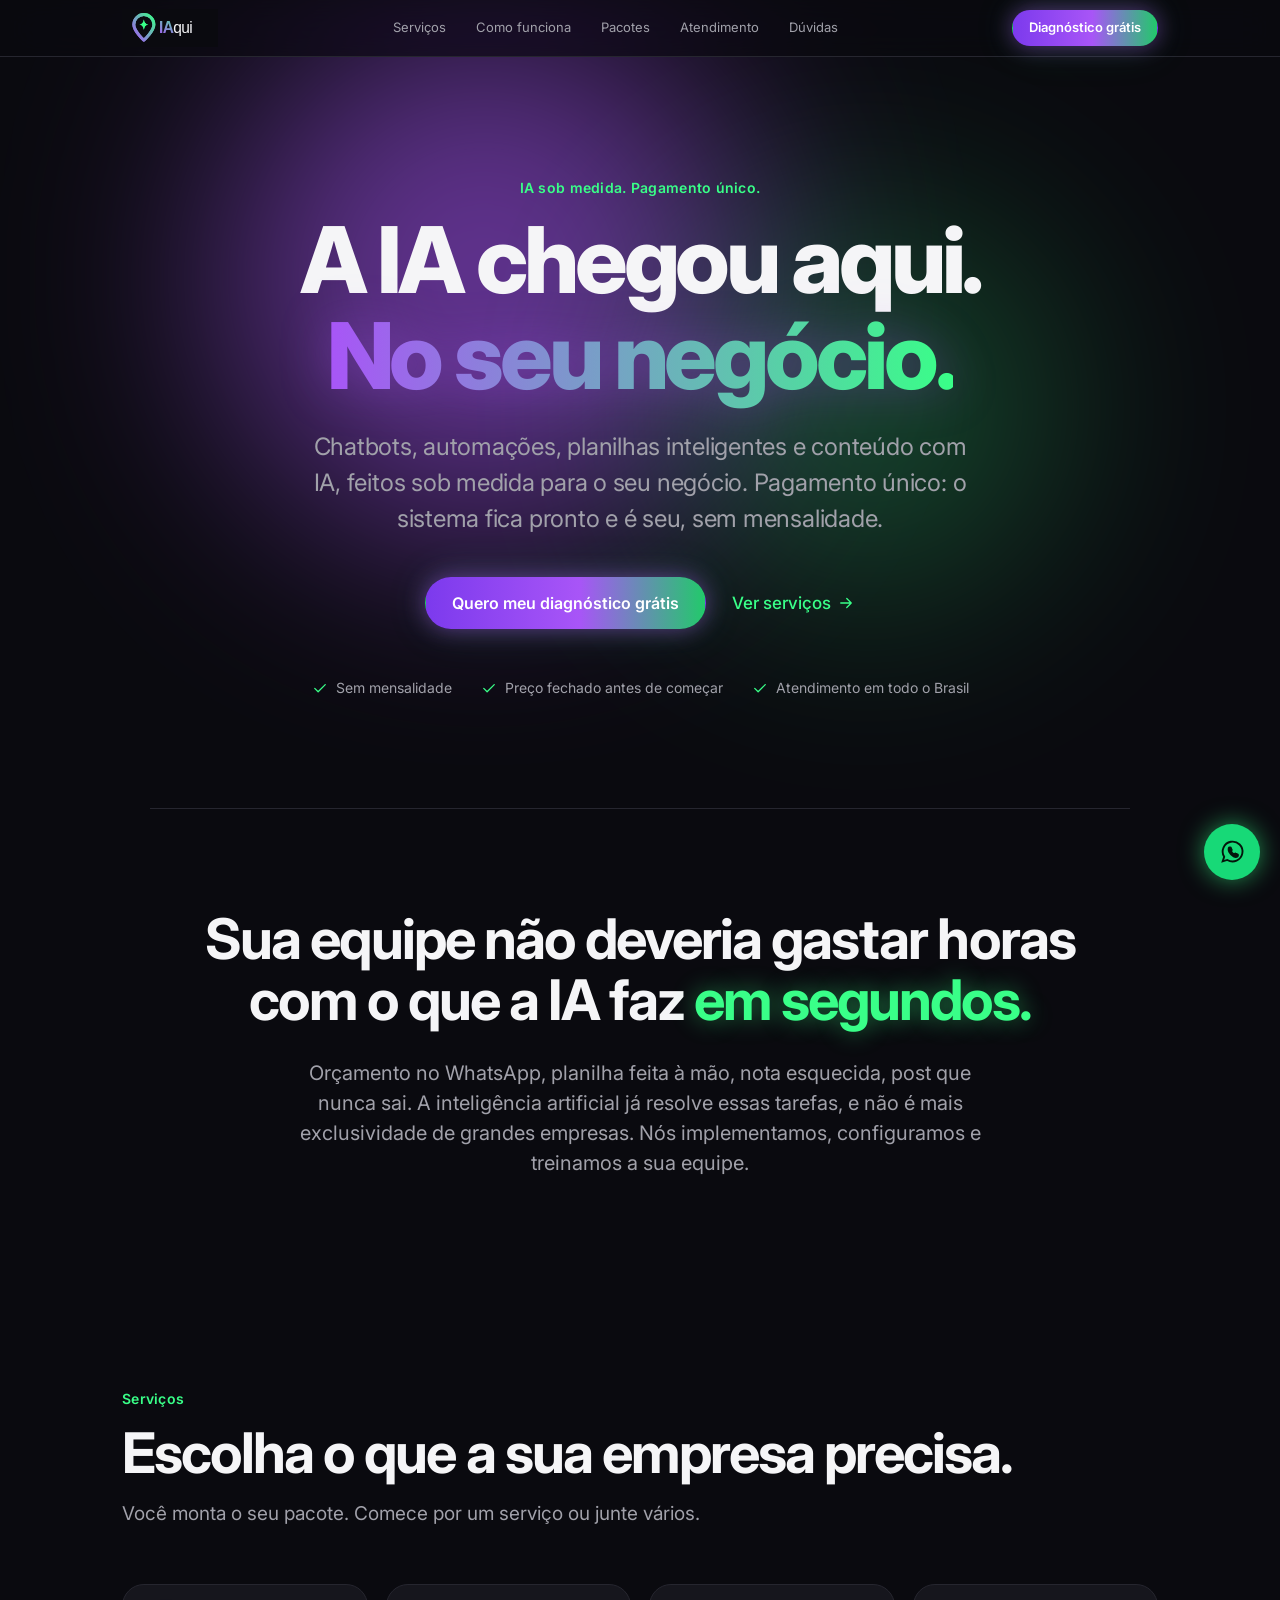
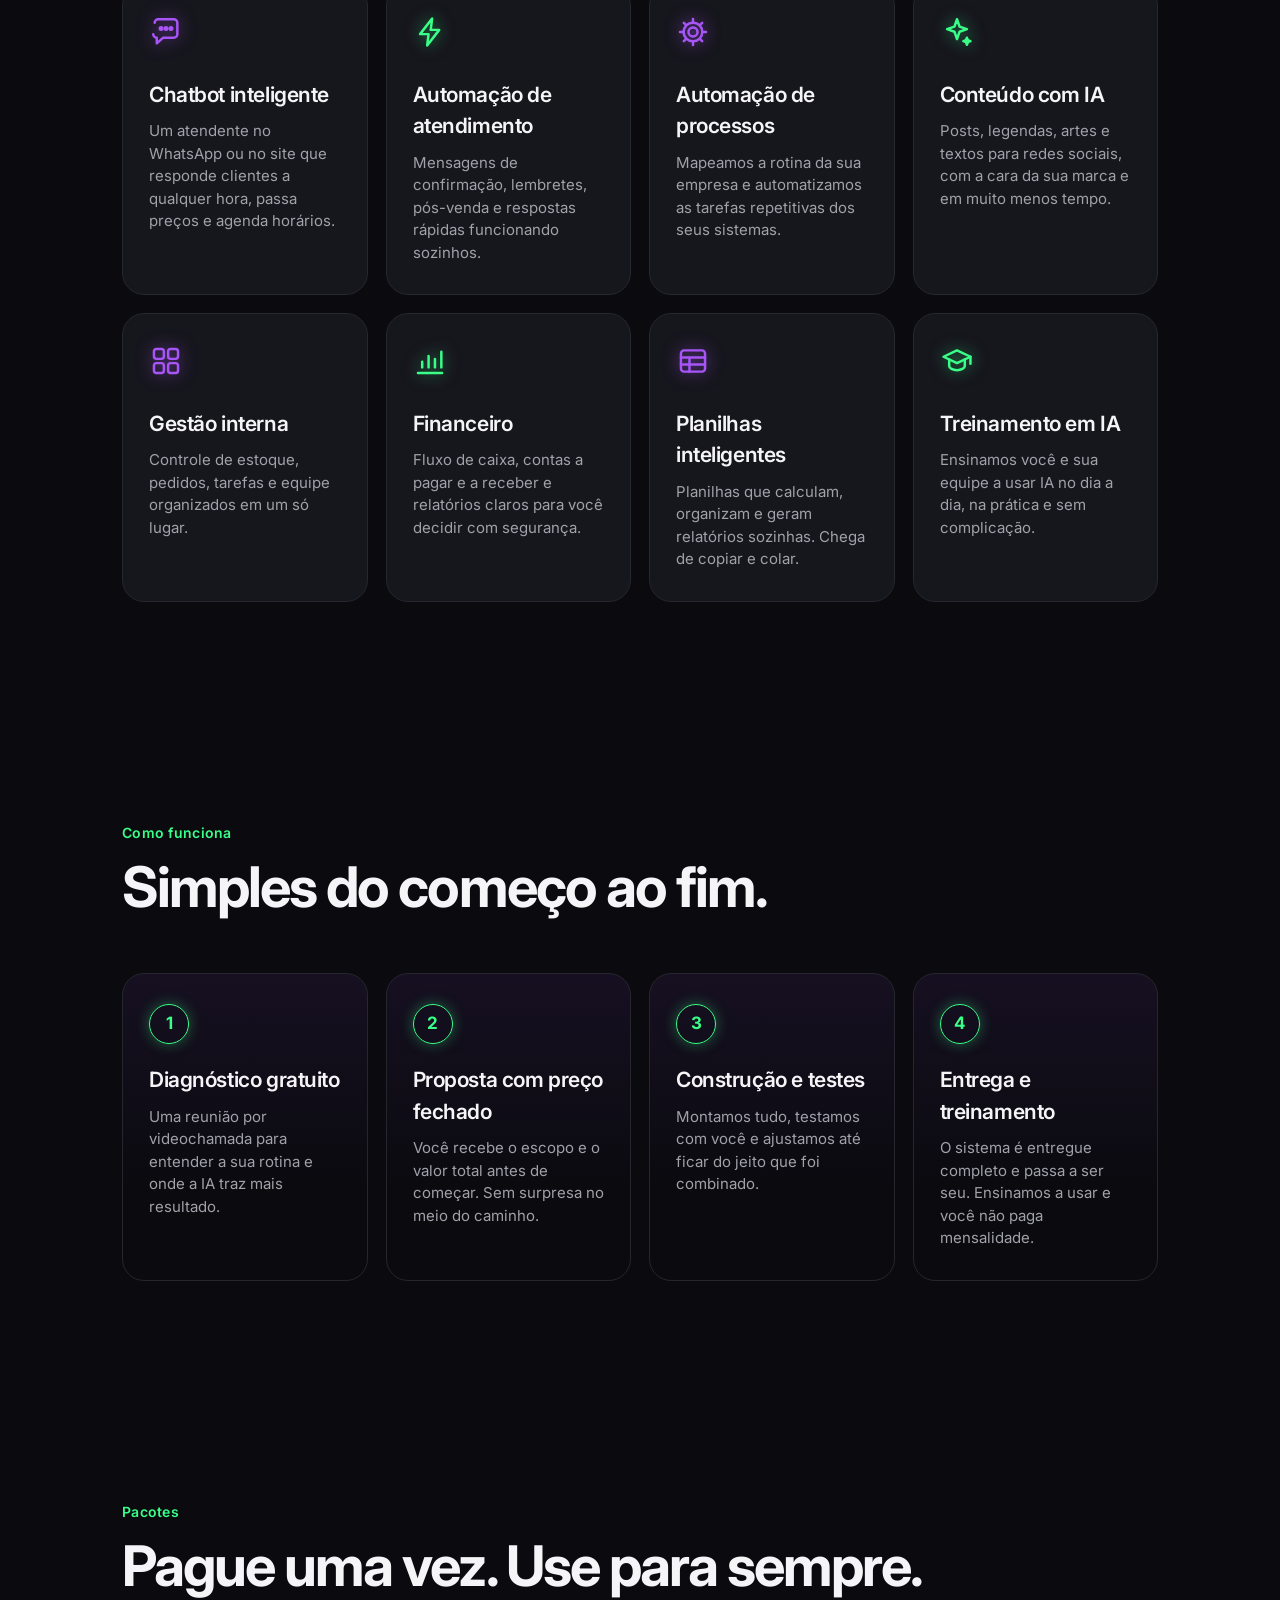
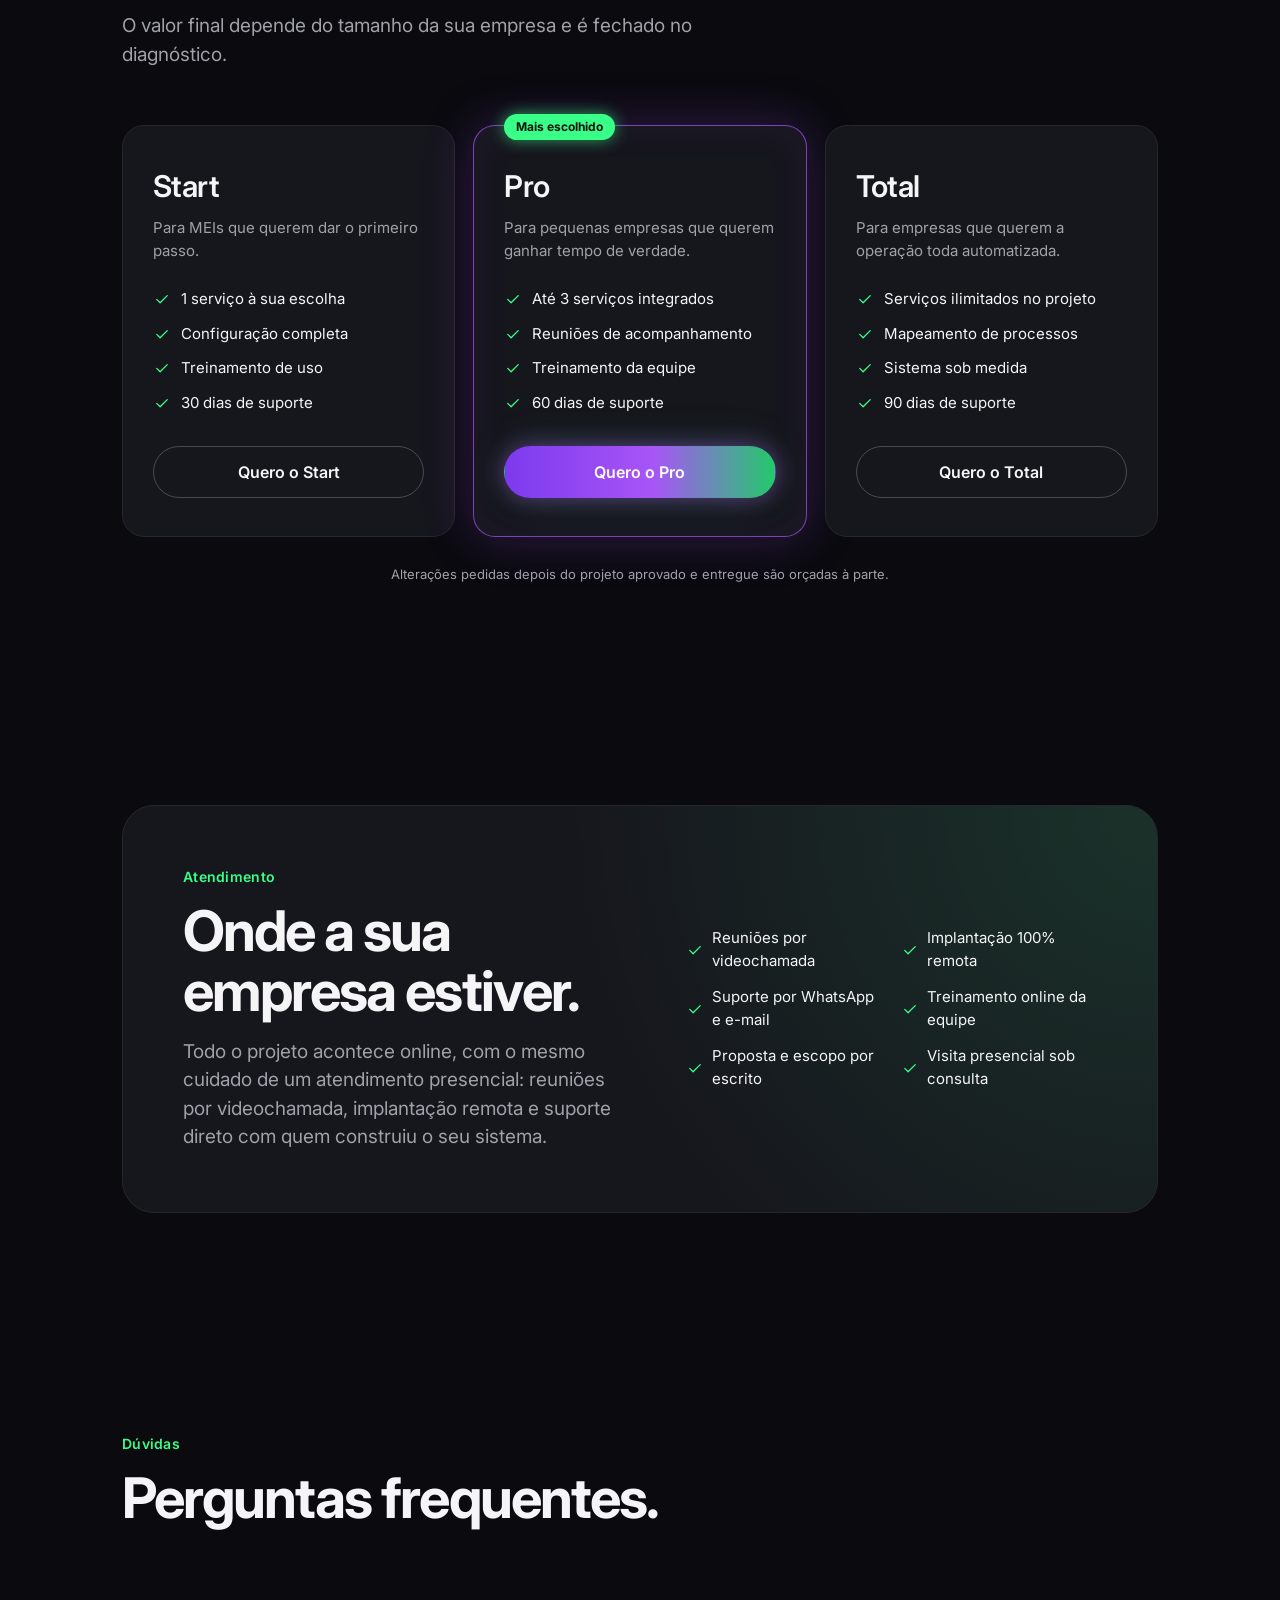
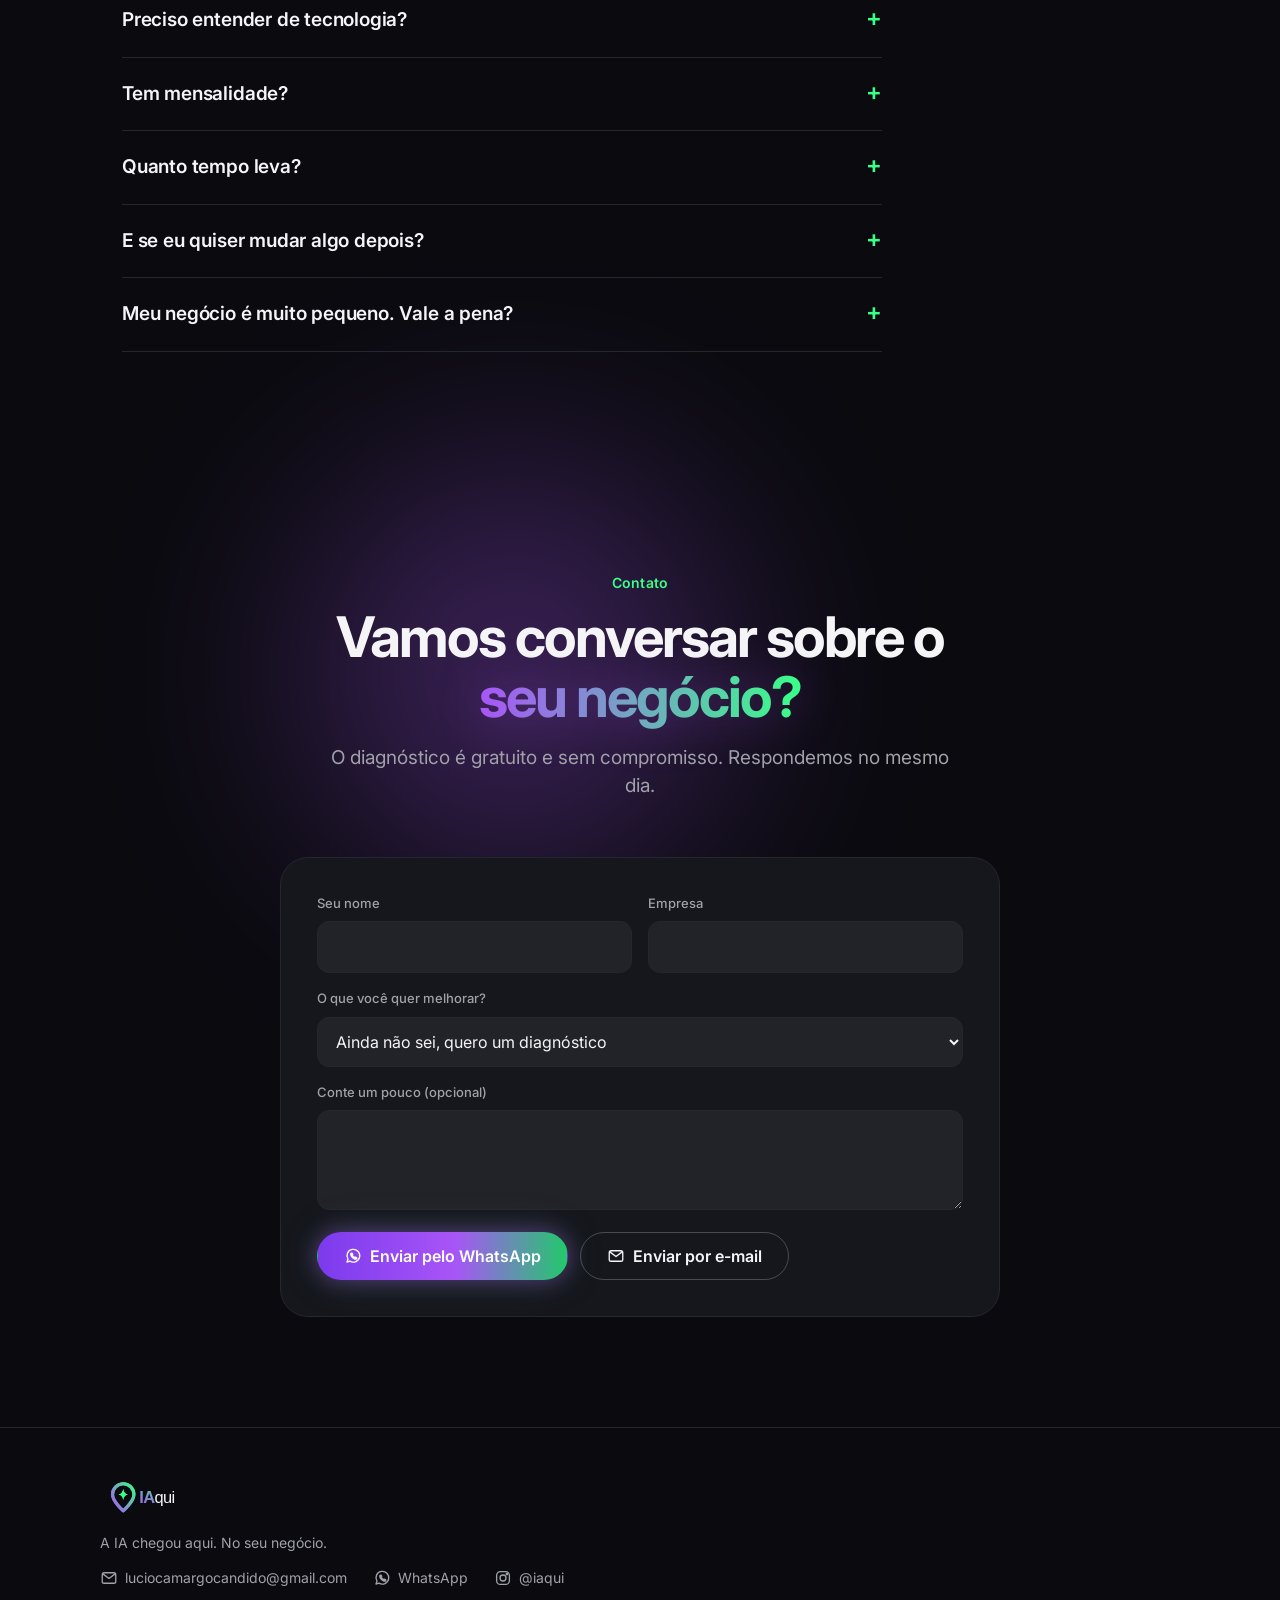
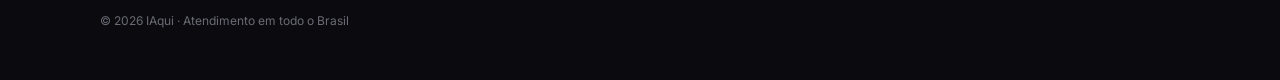
==== index.html @ 8fef9e44 "Publica o site da IAqui Página única com serviços, como funciona, pacotes, atendimento, dúvidas e fo" ====
<!doctype html>
<html lang="pt-BR">
<head>
  <meta charset="utf-8">
  <meta name="viewport" content="width=device-width, initial-scale=1">
  <title>IAqui · A IA chegou aqui. No seu negócio.</title>
  <meta name="description" content="A IAqui leva inteligência artificial para pequenas e médias empresas e MEIs de todo o Brasil: chatbots, automações, planilhas, conteúdo e treinamento. Pacote fechado, software entregue completo, sem mensalidade.">
  <meta name="theme-color" content="#0A0A0F">
  <meta property="og:title" content="IAqui · A IA chegou aqui. No seu negócio.">
  <meta property="og:description" content="IA sob medida para pequenas e médias empresas de todo o Brasil. Projeto com preço fechado e pagamento único.">
  <meta property="og:type" content="website">
  <meta property="og:image" content="assets/og.png">
  <meta property="og:locale" content="pt_BR">
  <link rel="icon" href="assets/favicon.svg" type="image/svg+xml">
  <link rel="preconnect" href="https://fonts.googleapis.com">
  <link rel="preconnect" href="https://fonts.gstatic.com" crossorigin>
  <link href="https://fonts.googleapis.com/css2?family=Inter:wght@400;500;600;700;800&display=swap" rel="stylesheet">
  <link rel="stylesheet" href="style.css">
</head>
<body>

  <!-- Ícones (traço fino, estilo SF Symbols) -->
  <svg width="0" height="0" style="position:absolute" aria-hidden="true">
    <defs>
      <symbol id="i-chat" viewBox="0 0 24 24"><path d="M4 5.5A2.5 2.5 0 0 1 6.5 3h11A2.5 2.5 0 0 1 20 5.5v8a2.5 2.5 0 0 1-2.5 2.5H10l-4.5 4v-4h0A2.5 2.5 0 0 1 3 13.5" fill="none"/><circle cx="8.5" cy="9.5" r=".9"/><circle cx="12" cy="9.5" r=".9"/><circle cx="15.5" cy="9.5" r=".9"/></symbol>
      <symbol id="i-gear" viewBox="0 0 24 24"><circle cx="12" cy="12" r="3.2" fill="none"/><path d="M12 2.8v2.4M12 18.8v2.4M21.2 12h-2.4M5.2 12H2.8M18.5 5.5l-1.7 1.7M7.2 16.8l-1.7 1.7M18.5 18.5l-1.7-1.7M7.2 7.2 5.5 5.5" fill="none"/><circle cx="12" cy="12" r="6.6" fill="none"/></symbol>
      <symbol id="i-spark" viewBox="0 0 24 24"><path d="M12 3l1.8 5.2L19 10l-5.2 1.8L12 17l-1.8-5.2L5 10l5.2-1.8z" fill="none"/><path d="M19 16l.7 1.8L21.5 18.5l-1.8.7L19 21l-.7-1.8-1.8-.7 1.8-.7z" fill="none"/></symbol>
      <symbol id="i-grad" viewBox="0 0 24 24"><path d="M2.5 9 12 4.5 21.5 9 12 13.5z" fill="none"/><path d="M6.5 11v4.5c0 1.6 2.5 3 5.5 3s5.5-1.4 5.5-3V11M21.5 9v5" fill="none"/></symbol>
      <symbol id="i-grid" viewBox="0 0 24 24"><rect x="3.5" y="3.5" width="7" height="7" rx="1.8" fill="none"/><rect x="13.5" y="3.5" width="7" height="7" rx="1.8" fill="none"/><rect x="3.5" y="13.5" width="7" height="7" rx="1.8" fill="none"/><rect x="13.5" y="13.5" width="7" height="7" rx="1.8" fill="none"/></symbol>
      <symbol id="i-chart" viewBox="0 0 24 24"><path d="M3.5 20.5h17" fill="none"/><path d="M6.5 16.5v-4M11 16.5V8.5M15.5 16.5v-6M20 16.5v-11" fill="none"/></symbol>
      <symbol id="i-table" viewBox="0 0 24 24"><rect x="3.5" y="4.5" width="17" height="15" rx="2.2" fill="none"/><path d="M3.5 9.5h17M3.5 14.5h17M9.5 9.5v10" fill="none"/></symbol>
      <symbol id="i-bolt" viewBox="0 0 24 24"><path d="M13.5 2.5 5 13.5h6l-1 8 8.5-11h-6z" fill="none"/></symbol>
      <symbol id="i-pin" viewBox="0 0 24 24"><path d="M12 21s-6.5-6.2-6.5-11.2a6.5 6.5 0 0 1 13 0C18.5 14.8 12 21 12 21z" fill="none"/><circle cx="12" cy="9.8" r="2.3" fill="none"/></symbol>
      <symbol id="i-check" viewBox="0 0 24 24"><path d="m5 12.5 4.5 4.5L19 7.5" fill="none"/></symbol>
      <symbol id="i-mail" viewBox="0 0 24 24"><rect x="3" y="5" width="18" height="14" rx="2.5" fill="none"/><path d="m3.8 6.5 8.2 6.2 8.2-6.2" fill="none"/></symbol>
      <symbol id="i-arrow" viewBox="0 0 24 24"><path d="M5 12h14M13 6l6 6-6 6" fill="none"/></symbol>
      <symbol id="i-wa" viewBox="0 0 24 24"><path d="M4 20l1.3-3.9A8.5 8.5 0 1 1 8 18.8z" fill="none"/><path d="M9.2 8.6c.2-.5.5-.5.8-.5h.5c.2 0 .4 0 .5.4l.7 1.6c.1.2 0 .4-.1.6l-.5.6c.6 1.2 1.6 2.2 2.8 2.8l.6-.6c.2-.2.4-.2.6-.1l1.6.7c.3.1.4.3.4.5v.5c0 .3-.1.6-.5.8-.6.4-1.7.6-3.2-.2-1.6-.8-3-2.3-3.8-3.8-.7-1.4-.6-2.5-.4-3.3z"/></symbol>
      <symbol id="i-ig" viewBox="0 0 24 24"><rect x="3.5" y="3.5" width="17" height="17" rx="5" fill="none"/><circle cx="12" cy="12" r="4" fill="none"/><circle cx="17.2" cy="6.8" r="1"/></symbol>
    </defs>
  </svg>

  <header class="nav" id="topo">
    <div class="nav-inner">
      <a href="#topo" class="brand" aria-label="IAqui, início">
        <img src="assets/logo.svg" alt="IAqui" width="82" height="30">
      </a>
      <nav class="nav-links" aria-label="Principal">
        <a href="#servicos">Serviços</a>
        <a href="#como-funciona">Como funciona</a>
        <a href="#pacotes">Pacotes</a>
        <a href="#atendimento">Atendimento</a>
        <a href="#faq">Dúvidas</a>
      </nav>
      <a href="#contato" class="btn btn-sm btn-neon">Diagnóstico grátis</a>
    </div>
  </header>

  <main>
    <!-- HERO -->
    <section class="hero">
      <div class="glow glow-purple"></div>
      <div class="glow glow-green"></div>
      <p class="eyebrow reveal">IA sob medida. Pagamento único.</p>
      <h1 class="reveal">A IA chegou aqui.<br><span class="grad">No seu negócio.</span></h1>
      <p class="lead reveal">Chatbots, automações, planilhas inteligentes e conteúdo com IA, feitos sob medida para o seu negócio. Pagamento único: o sistema fica pronto e é seu, sem mensalidade.</p>
      <div class="cta-row reveal">
        <a href="#contato" class="btn btn-neon">Quero meu diagnóstico grátis</a>
        <a href="#servicos" class="link-arrow">Ver serviços <svg class="ico-sm"><use href="#i-arrow"/></svg></a>
      </div>
      <ul class="hero-badges reveal">
        <li><svg class="ico-sm"><use href="#i-check"/></svg> Sem mensalidade</li>
        <li><svg class="ico-sm"><use href="#i-check"/></svg> Preço fechado antes de começar</li>
        <li><svg class="ico-sm"><use href="#i-check"/></svg> Atendimento em todo o Brasil</li>
      </ul>
    </section>

    <!-- PROBLEMA -->
    <section class="statement">
      <h2 class="reveal">Sua equipe não deveria gastar horas<br>com o que a IA faz <span class="grad-green">em segundos.</span></h2>
      <p class="reveal">Orçamento no WhatsApp, planilha feita à mão, nota esquecida, post que nunca sai. A inteligência artificial já resolve essas tarefas, e não é mais exclusividade de grandes empresas. Nós implementamos, configuramos e treinamos a sua equipe.</p>
    </section>

    <!-- SERVIÇOS -->
    <section class="section" id="servicos">
      <div class="section-head">
        <p class="eyebrow reveal">Serviços</p>
        <h2 class="reveal">Escolha o que a sua empresa precisa.</h2>
        <p class="sub reveal">Você monta o seu pacote. Comece por um serviço ou junte vários.</p>
      </div>
      <div class="cards">
        <article class="card reveal">
          <svg class="ico"><use href="#i-chat"/></svg>
          <h3>Chatbot inteligente</h3>
          <p>Um atendente no WhatsApp ou no site que responde clientes a qualquer hora, passa preços e agenda horários.</p>
        </article>
        <article class="card reveal">
          <svg class="ico"><use href="#i-bolt"/></svg>
          <h3>Automação de atendimento</h3>
          <p>Mensagens de confirmação, lembretes, pós-venda e respostas rápidas funcionando sozinhos.</p>
        </article>
        <article class="card reveal">
          <svg class="ico"><use href="#i-gear"/></svg>
          <h3>Automação de processos</h3>
          <p>Mapeamos a rotina da sua empresa e automatizamos as tarefas repetitivas dos seus sistemas.</p>
        </article>
        <article class="card reveal">
          <svg class="ico"><use href="#i-spark"/></svg>
          <h3>Conteúdo com IA</h3>
          <p>Posts, legendas, artes e textos para redes sociais, com a cara da sua marca e em muito menos tempo.</p>
        </article>
        <article class="card reveal">
          <svg class="ico"><use href="#i-grid"/></svg>
          <h3>Gestão interna</h3>
          <p>Controle de estoque, pedidos, tarefas e equipe organizados em um só lugar.</p>
        </article>
        <article class="card reveal">
          <svg class="ico"><use href="#i-chart"/></svg>
          <h3>Financeiro</h3>
          <p>Fluxo de caixa, contas a pagar e a receber e relatórios claros para você decidir com segurança.</p>
        </article>
        <article class="card reveal">
          <svg class="ico"><use href="#i-table"/></svg>
          <h3>Planilhas inteligentes</h3>
          <p>Planilhas que calculam, organizam e geram relatórios sozinhas. Chega de copiar e colar.</p>
        </article>
        <article class="card reveal">
          <svg class="ico"><use href="#i-grad"/></svg>
          <h3>Treinamento em IA</h3>
          <p>Ensinamos você e sua equipe a usar IA no dia a dia, na prática e sem complicação.</p>
        </article>
      </div>
    </section>

    <!-- COMO FUNCIONA -->
    <section class="section" id="como-funciona">
      <div class="section-head">
        <p class="eyebrow reveal">Como funciona</p>
        <h2 class="reveal">Simples do começo ao fim.</h2>
      </div>
      <ol class="steps">
        <li class="step reveal">
          <span class="step-n">1</span>
          <h3>Diagnóstico gratuito</h3>
          <p>Uma reunião por videochamada para entender a sua rotina e onde a IA traz mais resultado.</p>
        </li>
        <li class="step reveal">
          <span class="step-n">2</span>
          <h3>Proposta com preço fechado</h3>
          <p>Você recebe o escopo e o valor total antes de começar. Sem surpresa no meio do caminho.</p>
        </li>
        <li class="step reveal">
          <span class="step-n">3</span>
          <h3>Construção e testes</h3>
          <p>Montamos tudo, testamos com você e ajustamos até ficar do jeito que foi combinado.</p>
        </li>
        <li class="step reveal">
          <span class="step-n">4</span>
          <h3>Entrega e treinamento</h3>
          <p>O sistema é entregue completo e passa a ser seu. Ensinamos a usar e você não paga mensalidade.</p>
        </li>
      </ol>
    </section>

    <!-- PACOTES -->
    <section class="section" id="pacotes">
      <div class="section-head">
        <p class="eyebrow reveal">Pacotes</p>
        <h2 class="reveal">Pague uma vez. Use para sempre.</h2>
        <p class="sub reveal">O valor final depende do tamanho da sua empresa e é fechado no diagnóstico.</p>
      </div>
      <div class="plans">
        <article class="plan reveal">
          <h3>Start</h3>
          <p class="plan-desc">Para MEIs que querem dar o primeiro passo.</p>
          <ul>
            <li><svg class="ico-sm"><use href="#i-check"/></svg> 1 serviço à sua escolha</li>
            <li><svg class="ico-sm"><use href="#i-check"/></svg> Configuração completa</li>
            <li><svg class="ico-sm"><use href="#i-check"/></svg> Treinamento de uso</li>
            <li><svg class="ico-sm"><use href="#i-check"/></svg> 30 dias de suporte</li>
          </ul>
          <a href="#contato" class="btn btn-ghost">Quero o Start</a>
        </article>
        <article class="plan plan-featured reveal">
          <span class="tag">Mais escolhido</span>
          <h3>Pro</h3>
          <p class="plan-desc">Para pequenas empresas que querem ganhar tempo de verdade.</p>
          <ul>
            <li><svg class="ico-sm"><use href="#i-check"/></svg> Até 3 serviços integrados</li>
            <li><svg class="ico-sm"><use href="#i-check"/></svg> Reuniões de acompanhamento</li>
            <li><svg class="ico-sm"><use href="#i-check"/></svg> Treinamento da equipe</li>
            <li><svg class="ico-sm"><use href="#i-check"/></svg> 60 dias de suporte</li>
          </ul>
          <a href="#contato" class="btn btn-neon">Quero o Pro</a>
        </article>
        <article class="plan reveal">
          <h3>Total</h3>
          <p class="plan-desc">Para empresas que querem a operação toda automatizada.</p>
          <ul>
            <li><svg class="ico-sm"><use href="#i-check"/></svg> Serviços ilimitados no projeto</li>
            <li><svg class="ico-sm"><use href="#i-check"/></svg> Mapeamento de processos</li>
            <li><svg class="ico-sm"><use href="#i-check"/></svg> Sistema sob medida</li>
            <li><svg class="ico-sm"><use href="#i-check"/></svg> 90 dias de suporte</li>
          </ul>
          <a href="#contato" class="btn btn-ghost">Quero o Total</a>
        </article>
      </div>
      <p class="fineprint reveal">Alterações pedidas depois do projeto aprovado e entregue são orçadas à parte.</p>
    </section>

    <!-- ATENDIMENTO -->
    <section class="section region" id="atendimento">
      <div class="region-inner">
        <div class="reveal">
          <p class="eyebrow">Atendimento</p>
          <h2>Onde a sua empresa estiver.</h2>
          <p class="sub">Todo o projeto acontece online, com o mesmo cuidado de um atendimento presencial: reuniões por videochamada, implantação remota e suporte direto com quem construiu o seu sistema.</p>
        </div>
        <ul class="cities reveal">
          <li><svg class="ico-sm"><use href="#i-check"/></svg> Reuniões por videochamada</li>
          <li><svg class="ico-sm"><use href="#i-check"/></svg> Implantação 100% remota</li>
          <li><svg class="ico-sm"><use href="#i-check"/></svg> Suporte por WhatsApp e e-mail</li>
          <li><svg class="ico-sm"><use href="#i-check"/></svg> Treinamento online da equipe</li>
          <li><svg class="ico-sm"><use href="#i-check"/></svg> Proposta e escopo por escrito</li>
          <li><svg class="ico-sm"><use href="#i-check"/></svg> Visita presencial sob consulta</li>
        </ul>
      </div>
    </section>

    <!-- FAQ -->
    <section class="section" id="faq">
      <div class="section-head">
        <p class="eyebrow reveal">Dúvidas</p>
        <h2 class="reveal">Perguntas frequentes.</h2>
      </div>
      <div class="faq">
        <details class="reveal">
          <summary>Preciso entender de tecnologia?</summary>
          <p>Não. A gente cuida da parte técnica e entrega tudo funcionando, com um treinamento simples para você e sua equipe.</p>
        </details>
        <details class="reveal">
          <summary>Tem mensalidade?</summary>
          <p>Não cobramos mensalidade. Você paga o projeto uma vez e o sistema é seu. Algumas ferramentas de terceiros (como a API oficial do WhatsApp) podem ter custo próprio, e isso é explicado na proposta antes de você fechar.</p>
        </details>
        <details class="reveal">
          <summary>Quanto tempo leva?</summary>
          <p>Projetos simples ficam prontos em poucos dias. Automações maiores levam de 2 a 4 semanas. O prazo vem escrito na proposta.</p>
        </details>
        <details class="reveal">
          <summary>E se eu quiser mudar algo depois?</summary>
          <p>Durante o projeto, os ajustes combinados estão inclusos. Depois da entrega aprovada, novas alterações são orçadas à parte, sempre com valor fechado.</p>
        </details>
        <details class="reveal">
          <summary>Meu negócio é muito pequeno. Vale a pena?</summary>
          <p>Vale principalmente para quem é pequeno: é quem mais sente falta de tempo. O pacote Start foi pensado para MEIs.</p>
        </details>
      </div>
    </section>

    <!-- CONTATO -->
    <section class="section contact" id="contato">
      <div class="glow glow-purple glow-sm"></div>
      <div class="section-head">
        <p class="eyebrow reveal">Contato</p>
        <h2 class="reveal">Vamos conversar sobre o<br><span class="grad">seu negócio?</span></h2>
        <p class="sub reveal">O diagnóstico é gratuito e sem compromisso. Respondemos no mesmo dia.</p>
      </div>
      <form class="form reveal" id="lead-form" novalidate>
        <div class="field">
          <label for="f-nome">Seu nome</label>
          <input id="f-nome" name="nome" type="text" autocomplete="name" required>
        </div>
        <div class="field">
          <label for="f-empresa">Empresa</label>
          <input id="f-empresa" name="empresa" type="text" autocomplete="organization">
        </div>
        <div class="field field-full">
          <label for="f-servico">O que você quer melhorar?</label>
          <select id="f-servico" name="servico">
            <option>Ainda não sei, quero um diagnóstico</option>
            <option>Chatbot inteligente</option>
            <option>Automação de atendimento</option>
            <option>Automação de processos</option>
            <option>Conteúdo com IA</option>
            <option>Gestão interna</option>
            <option>Financeiro</option>
            <option>Planilhas inteligentes</option>
            <option>Treinamento em IA</option>
          </select>
        </div>
        <div class="field field-full">
          <label for="f-msg">Conte um pouco (opcional)</label>
          <textarea id="f-msg" name="mensagem" rows="3"></textarea>
        </div>
        <div class="form-actions field-full">
          <button type="submit" class="btn btn-neon" data-channel="whatsapp"><svg class="ico-sm"><use href="#i-wa"/></svg> Enviar pelo WhatsApp</button>
          <button type="submit" class="btn btn-ghost" data-channel="email"><svg class="ico-sm"><use href="#i-mail"/></svg> Enviar por e-mail</button>
        </div>
        <p class="form-error field-full" id="form-error" role="alert" hidden>Por favor, preencha o seu nome.</p>
      </form>
    </section>
  </main>

  <footer class="footer">
    <div class="footer-inner">
      <div class="brand">
        <img src="assets/logo.svg" alt="IAqui" width="110" height="40">
      </div>
      <p class="footer-tag">A IA chegou aqui. No seu negócio.</p>
      <div class="footer-links">
        <a href="mailto:luciocamargocandido@gmail.com"><svg class="ico-sm"><use href="#i-mail"/></svg> luciocamargocandido@gmail.com</a>
        <a href="#" data-wa-link><svg class="ico-sm"><use href="#i-wa"/></svg> WhatsApp</a>
        <a href="https://instagram.com/iaqui" target="_blank" rel="noopener"><svg class="ico-sm"><use href="#i-ig"/></svg> @iaqui</a>
      </div>
      <p class="copy">© <span id="ano">2026</span> IAqui · Atendimento em todo o Brasil</p>
    </div>
  </footer>

  <a href="#" class="wa-float" data-wa-link aria-label="Falar no WhatsApp"><svg><use href="#i-wa"/></svg></a>

  <script src="script.js"></script>
</body>
</html>
---- style.css ----
:root {
  --bg: #0A0A0F;
  --bg-2: #16161D;
  --card: #16161D;
  --line: #26262F;
  --text: #f5f5f7;
  --muted: #a1a1aa;
  --purple: #A855F7;
  --purple-deep: #7C3AED;
  --purple-soft: #A855F7;
  --green: #39ff88;
  --green-soft: #7dffb4;
  --grad: linear-gradient(90deg, #A855F7, #39FF88);
  --radius: 22px;
  --font: -apple-system, BlinkMacSystemFont, "SF Pro Display", "Inter", "Segoe UI", Roboto, sans-serif;
}

* { box-sizing: border-box; margin: 0; padding: 0; }
html { overflow-x: hidden; scroll-behavior: smooth; scroll-padding-top: 64px; }
body {
  background: var(--bg);
  color: var(--text);
  font-family: var(--font);
  font-size: 17px;
  line-height: 1.5;
  -webkit-font-smoothing: antialiased;
  overflow-x: hidden;
}
a { color: inherit; text-decoration: none; }
img { display: block; }

/* Ícones */
.ico, .ico-sm { stroke: currentColor; stroke-width: 1.75; stroke-linecap: round; stroke-linejoin: round; fill: currentColor; flex-shrink: 0; }
.ico { width: 34px; height: 34px; }
.ico-sm { width: 18px; height: 18px; }

/* Navegação (vidro, como a Apple) */
.nav {
  position: sticky; top: 0; z-index: 50;
  background: rgba(10, 10, 15, 0.72);
  backdrop-filter: saturate(180%) blur(20px);
  -webkit-backdrop-filter: saturate(180%) blur(20px);
  border-bottom: 1px solid var(--line);
}
.nav-inner { max-width: 1080px; margin: 0 auto; height: 56px; padding: 0 22px; display: flex; align-items: center; justify-content: space-between; gap: 24px; }
.brand img { height: 38px; width: auto; }
.footer .brand img { height: 40px; }
.brand { display: flex; align-items: center; gap: 10px; font-weight: 700; letter-spacing: -0.02em; font-size: 18px; }
.nav-links { display: flex; gap: 30px; font-size: 13px; color: var(--muted); }
.nav-links a:hover { color: var(--text); }

/* Botões */
.btn {
  display: inline-flex; align-items: center; justify-content: center; gap: 8px;
  padding: 13px 26px; border-radius: 980px; font-weight: 600; font-size: 16px;
  border: 1px solid transparent; cursor: pointer; font-family: inherit;
  transition: transform .2s ease, box-shadow .2s ease, background .2s ease;
}
.btn:hover { transform: translateY(-1px); }
.btn-sm { padding: 7px 16px; font-size: 13px; }
.btn-neon {
  background: linear-gradient(90deg, var(--purple-deep), var(--purple) 55%, #22c96b);
  color: #fff;
  box-shadow: 0 0 22px rgba(168, 85, 247, 0.45), 0 0 44px rgba(57, 255, 136, 0.15);
}
.btn-neon:hover { box-shadow: 0 0 28px rgba(168, 85, 247, 0.65), 0 0 56px rgba(57, 255, 136, 0.3); }
.btn-ghost { background: transparent; border-color: rgba(255,255,255,.22); color: var(--text); }
.btn-ghost:hover { border-color: var(--green); color: var(--green); }
.link-arrow { display: inline-flex; align-items: center; gap: 6px; color: var(--green); font-weight: 500; }
.link-arrow:hover { text-decoration: underline; }

/* Tipografia */
.eyebrow { color: var(--green); font-weight: 600; font-size: 14px; letter-spacing: .02em; margin-bottom: 14px; }
h1 { font-size: clamp(44px, 8vw, 92px); line-height: 1.04; letter-spacing: -0.045em; font-weight: 800; }
h2 { font-size: clamp(32px, 5vw, 56px); line-height: 1.08; letter-spacing: -0.035em; font-weight: 700; }
h3 { font-size: 21px; letter-spacing: -0.02em; font-weight: 600; }
.grad { background: var(--grad); -webkit-background-clip: text; background-clip: text; color: transparent; filter: drop-shadow(0 0 24px rgba(168,85,247,.35)); }
.grad-green { color: var(--green); text-shadow: 0 0 24px rgba(57,255,136,.45); }
.lead { font-size: clamp(19px, 2.2vw, 24px); color: var(--muted); max-width: 680px; margin: 26px auto 0; letter-spacing: -0.01em; }
.sub { color: var(--muted); font-size: 19px; margin-top: 16px; max-width: 640px; }

/* Hero */
main { overflow-x: clip; }
.hero { position: relative; text-align: center; padding: 120px 22px 110px; max-width: 1080px; margin: 0 auto; }
.glow { position: absolute; border-radius: 50%; filter: blur(110px); opacity: .55; pointer-events: none; z-index: -1; }
.glow-purple { width: 520px; height: 520px; background: var(--purple); top: -40px; left: 50%; transform: translateX(-80%); }
.glow-green { width: 380px; height: 380px; background: var(--green); top: 160px; left: 50%; transform: translateX(10%); opacity: .25; }
.glow-sm { width: 420px; height: 420px; top: 0; opacity: .3; }
.cta-row { display: flex; gap: 26px; align-items: center; justify-content: center; margin-top: 40px; flex-wrap: wrap; }
.hero-badges { list-style: none; display: flex; flex-wrap: wrap; gap: 12px 28px; justify-content: center; margin-top: 48px; font-size: 14px; color: var(--muted); }
.hero-badges li { display: flex; align-items: center; gap: 7px; }
.hero-badges .ico-sm { color: var(--green); }

/* Frase de impacto */
.statement { max-width: 980px; margin: 0 auto; padding: 100px 22px; text-align: center; border-top: 1px solid var(--line); }
.statement p { color: var(--muted); font-size: 20px; max-width: 700px; margin: 28px auto 0; }

/* Seções */
.section { max-width: 1080px; margin: 0 auto; padding: 110px 22px; position: relative; }
.section-head { margin-bottom: 56px; }

/* Cards de serviço */
.cards { display: grid; grid-template-columns: repeat(4, 1fr); gap: 18px; }
.card {
  background: var(--card); border: 1px solid var(--line); border-radius: var(--radius);
  padding: 30px 26px; transition: border-color .3s, transform .3s, box-shadow .3s;
}
.card:hover { border-color: rgba(168,85,247,.55); transform: translateY(-4px); box-shadow: 0 0 40px rgba(168,85,247,.18); }
.card .ico { color: var(--purple-soft); margin-bottom: 22px; filter: drop-shadow(0 0 8px rgba(168,85,247,.6)); }
.card:nth-child(even) .ico { color: var(--green); filter: drop-shadow(0 0 8px rgba(57,255,136,.55)); }
.card p { color: var(--muted); font-size: 15px; margin-top: 10px; }

/* Passos */
.steps { list-style: none; display: grid; grid-template-columns: repeat(4, 1fr); gap: 18px; counter-reset: s; }
.step { padding: 30px 26px; border-radius: var(--radius); background: linear-gradient(180deg, rgba(168,85,247,.08), transparent 70%); border: 1px solid var(--line); }
.step-n {
  display: inline-grid; place-items: center; width: 40px; height: 40px; border-radius: 50%;
  border: 1.5px solid var(--green); color: var(--green); font-weight: 700; margin-bottom: 20px;
  box-shadow: 0 0 14px rgba(57,255,136,.35);
}
.step p { color: var(--muted); font-size: 15px; margin-top: 10px; }

/* Pacotes */
.plans { display: grid; grid-template-columns: repeat(3, 1fr); gap: 18px; align-items: stretch; }
.plan { position: relative; display: flex; flex-direction: column; padding: 38px 30px; border-radius: var(--radius); background: var(--card); border: 1px solid var(--line); }
.plan h3 { font-size: 30px; }
.plan-desc { color: var(--muted); font-size: 15px; margin: 8px 0 26px; min-height: 45px; }
.plan ul { list-style: none; display: grid; gap: 12px; margin-bottom: 32px; flex: 1; font-size: 15px; }
.plan li { display: flex; gap: 10px; align-items: center; }
.plan li .ico-sm { color: var(--green); }
.plan-featured { border-color: rgba(168,85,247,.7); box-shadow: 0 0 50px rgba(168,85,247,.25), inset 0 0 40px rgba(168,85,247,.06); }
.tag { position: absolute; top: -12px; left: 30px; background: var(--green); color: #05140b; font-size: 12px; font-weight: 700; padding: 4px 12px; border-radius: 980px; box-shadow: 0 0 16px rgba(57,255,136,.6); }
.fineprint { color: var(--muted); font-size: 13px; text-align: center; margin-top: 28px; }

/* Região */
.region-inner { display: grid; grid-template-columns: 1.1fr 1fr; gap: 50px; align-items: center; padding: 60px; border-radius: 32px; border: 1px solid var(--line); background: radial-gradient(circle at 100% 0%, rgba(57,255,136,.12), transparent 55%), var(--bg-2); }
.cities { list-style: none; display: grid; grid-template-columns: 1fr 1fr; gap: 14px 20px; font-size: 15px; }
.cities li { display: flex; align-items: center; gap: 8px; }
.cities .ico-sm { color: var(--green); }

/* FAQ */
.faq { max-width: 760px; }
.faq details { border-bottom: 1px solid var(--line); padding: 22px 0; }
.faq summary { cursor: pointer; font-size: 19px; font-weight: 600; letter-spacing: -0.01em; list-style: none; display: flex; justify-content: space-between; gap: 20px; }
.faq summary::-webkit-details-marker { display: none; }
.faq summary::after { content: "+"; color: var(--green); font-size: 24px; line-height: 1; transition: transform .25s; }
.faq details[open] summary::after { transform: rotate(45deg); }
.faq p { color: var(--muted); margin-top: 12px; font-size: 16px; }

/* Contato */
.contact { text-align: center; }
.contact .sub { margin-left: auto; margin-right: auto; }
.form { max-width: 720px; margin: 0 auto; display: grid; grid-template-columns: 1fr 1fr; gap: 16px; text-align: left; padding: 36px; border-radius: 28px; background: var(--card); border: 1px solid var(--line); }
.field { display: grid; gap: 8px; }
.field-full { grid-column: 1 / -1; }
.field label { font-size: 13px; color: var(--muted); font-weight: 500; }
.field input, .field select, .field textarea {
  width: 100%; font: inherit; font-size: 16px; color: var(--text);
  background: rgba(255,255,255,.05); border: 1px solid var(--line); border-radius: 12px; padding: 13px 14px; outline: none;
  transition: border-color .2s, box-shadow .2s;
}
.field select option { background: var(--bg-2); }
.field input:focus, .field select:focus, .field textarea:focus { border-color: var(--purple); box-shadow: 0 0 0 3px rgba(168,85,247,.25); }
.form-actions { display: flex; gap: 12px; flex-wrap: wrap; margin-top: 6px; }
.form-error { color: #ff6b8b; font-size: 14px; }

/* Rodapé */
.footer { border-top: 1px solid var(--line); padding: 50px 22px; }
.footer-inner { max-width: 1080px; margin: 0 auto; display: grid; gap: 14px; }
.footer-tag { color: var(--muted); font-size: 14px; }
.footer-links { display: flex; flex-wrap: wrap; gap: 10px 26px; font-size: 14px; }
.footer-links a { display: inline-flex; align-items: center; gap: 7px; color: var(--muted); }
.footer-links a:hover { color: var(--green); }
.copy { color: #6b6b75; font-size: 12px; margin-top: 10px; }

/* Botão flutuante WhatsApp */
.wa-float {
  position: fixed; right: 20px; bottom: 20px; z-index: 60; width: 56px; height: 56px; border-radius: 50%;
  display: grid; place-items: center; background: #17d977; color: #04150b;
  box-shadow: 0 0 24px rgba(57,255,136,.55);
}
.wa-float svg { width: 28px; height: 28px; stroke: currentColor; stroke-width: 1.6; fill: currentColor; }
.wa-float svg path:first-child { fill: none; }

/* Animação de entrada */
.reveal { opacity: 0; transform: translateY(24px); transition: opacity .8s ease, transform .8s ease; }
.reveal.in { opacity: 1; transform: none; }
@media (prefers-reduced-motion: reduce) {
  .reveal { opacity: 1; transform: none; transition: none; }
  html { scroll-behavior: auto; }
}

/* Responsivo */
@media (max-width: 980px) {
  .cards, .steps { grid-template-columns: repeat(2, 1fr); }
  .plans { grid-template-columns: 1fr; max-width: 480px; margin: 0 auto; }
  .region-inner { grid-template-columns: 1fr; padding: 40px 28px; }
  .nav-links { display: none; }
}
@media (max-width: 600px) {
  body { font-size: 16px; }
  .hero { padding: 80px 16px 80px; }
  .section { padding: 80px 16px; }
  .statement { padding: 80px 16px; }
  .cards, .steps { grid-template-columns: 1fr; }
  .form { grid-template-columns: 1fr; padding: 24px 18px; }
  .form-actions .btn { width: 100%; }
  .cities { grid-template-columns: 1fr; }
  .glow-purple { width: 340px; height: 340px; }
  .glow-green { width: 240px; height: 240px; }
  .nav-inner { padding: 0 16px; }
  .footer { padding: 40px 16px 90px; }
}
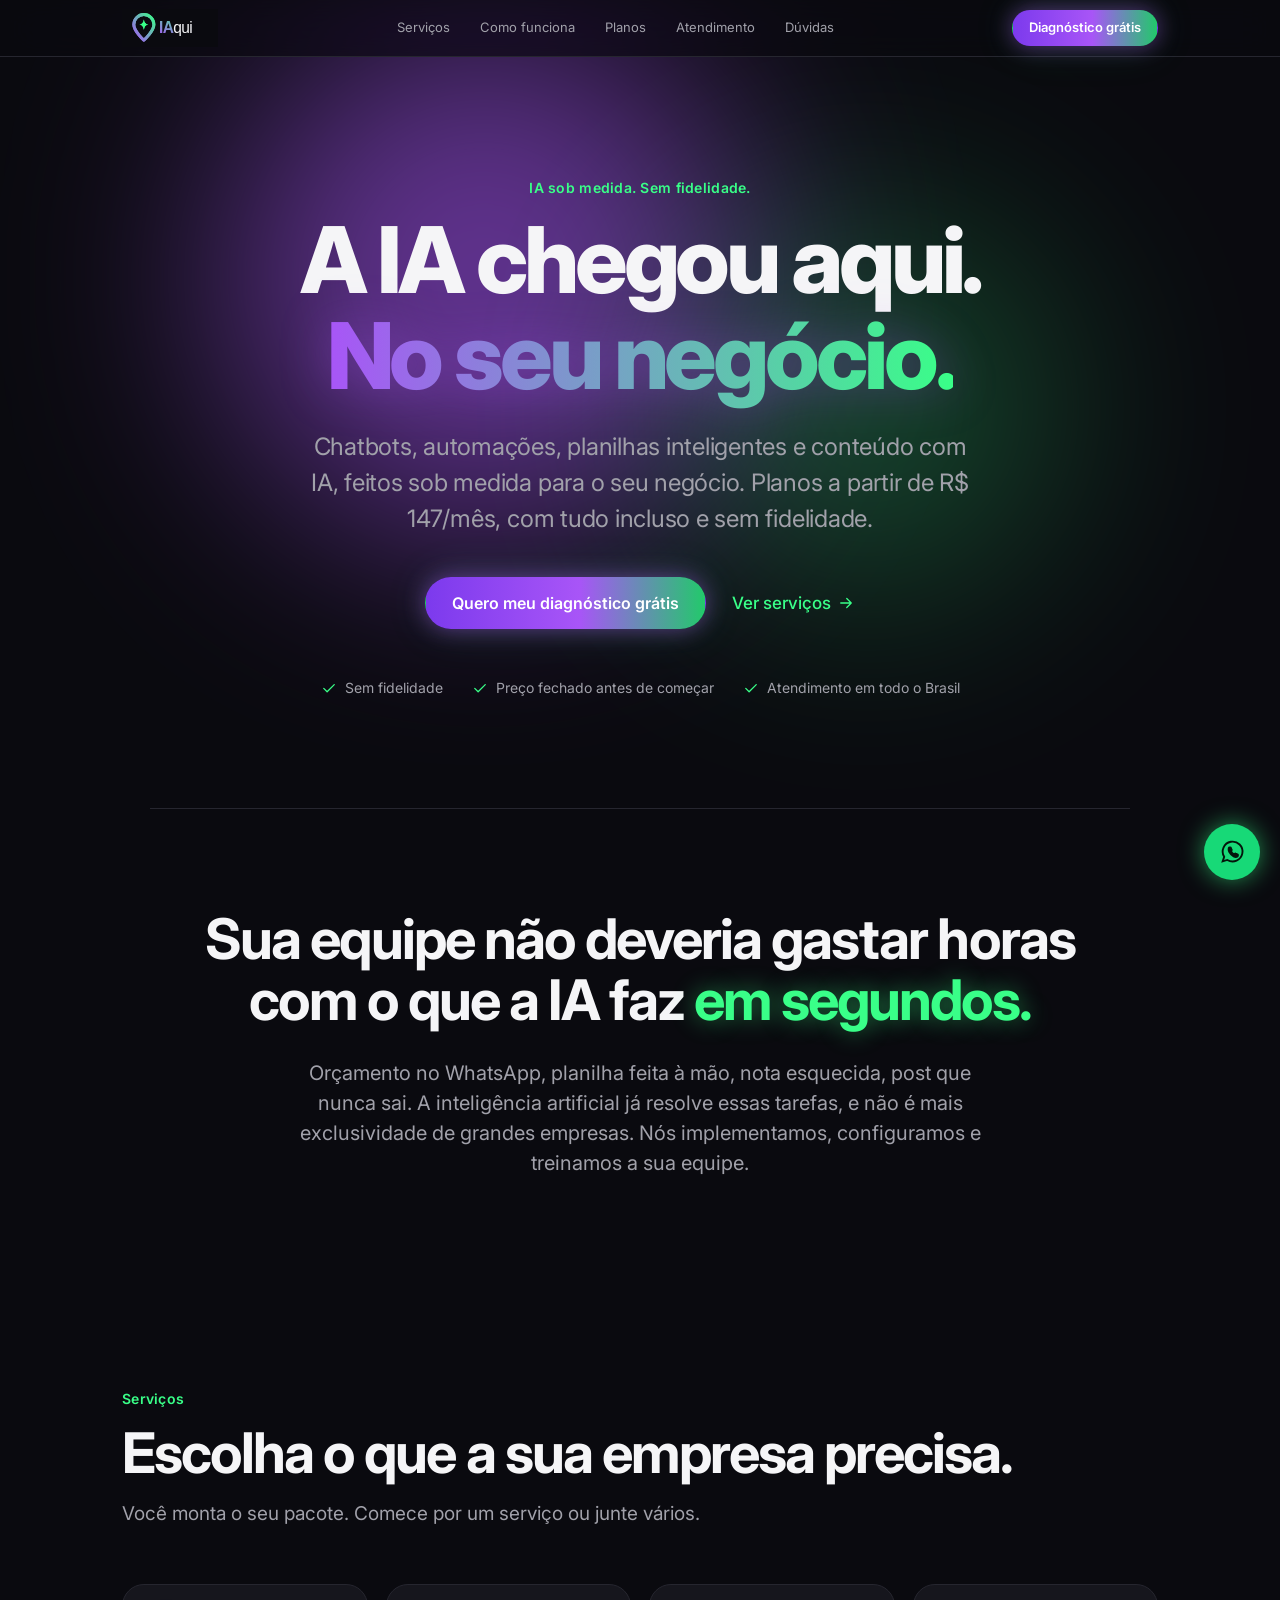
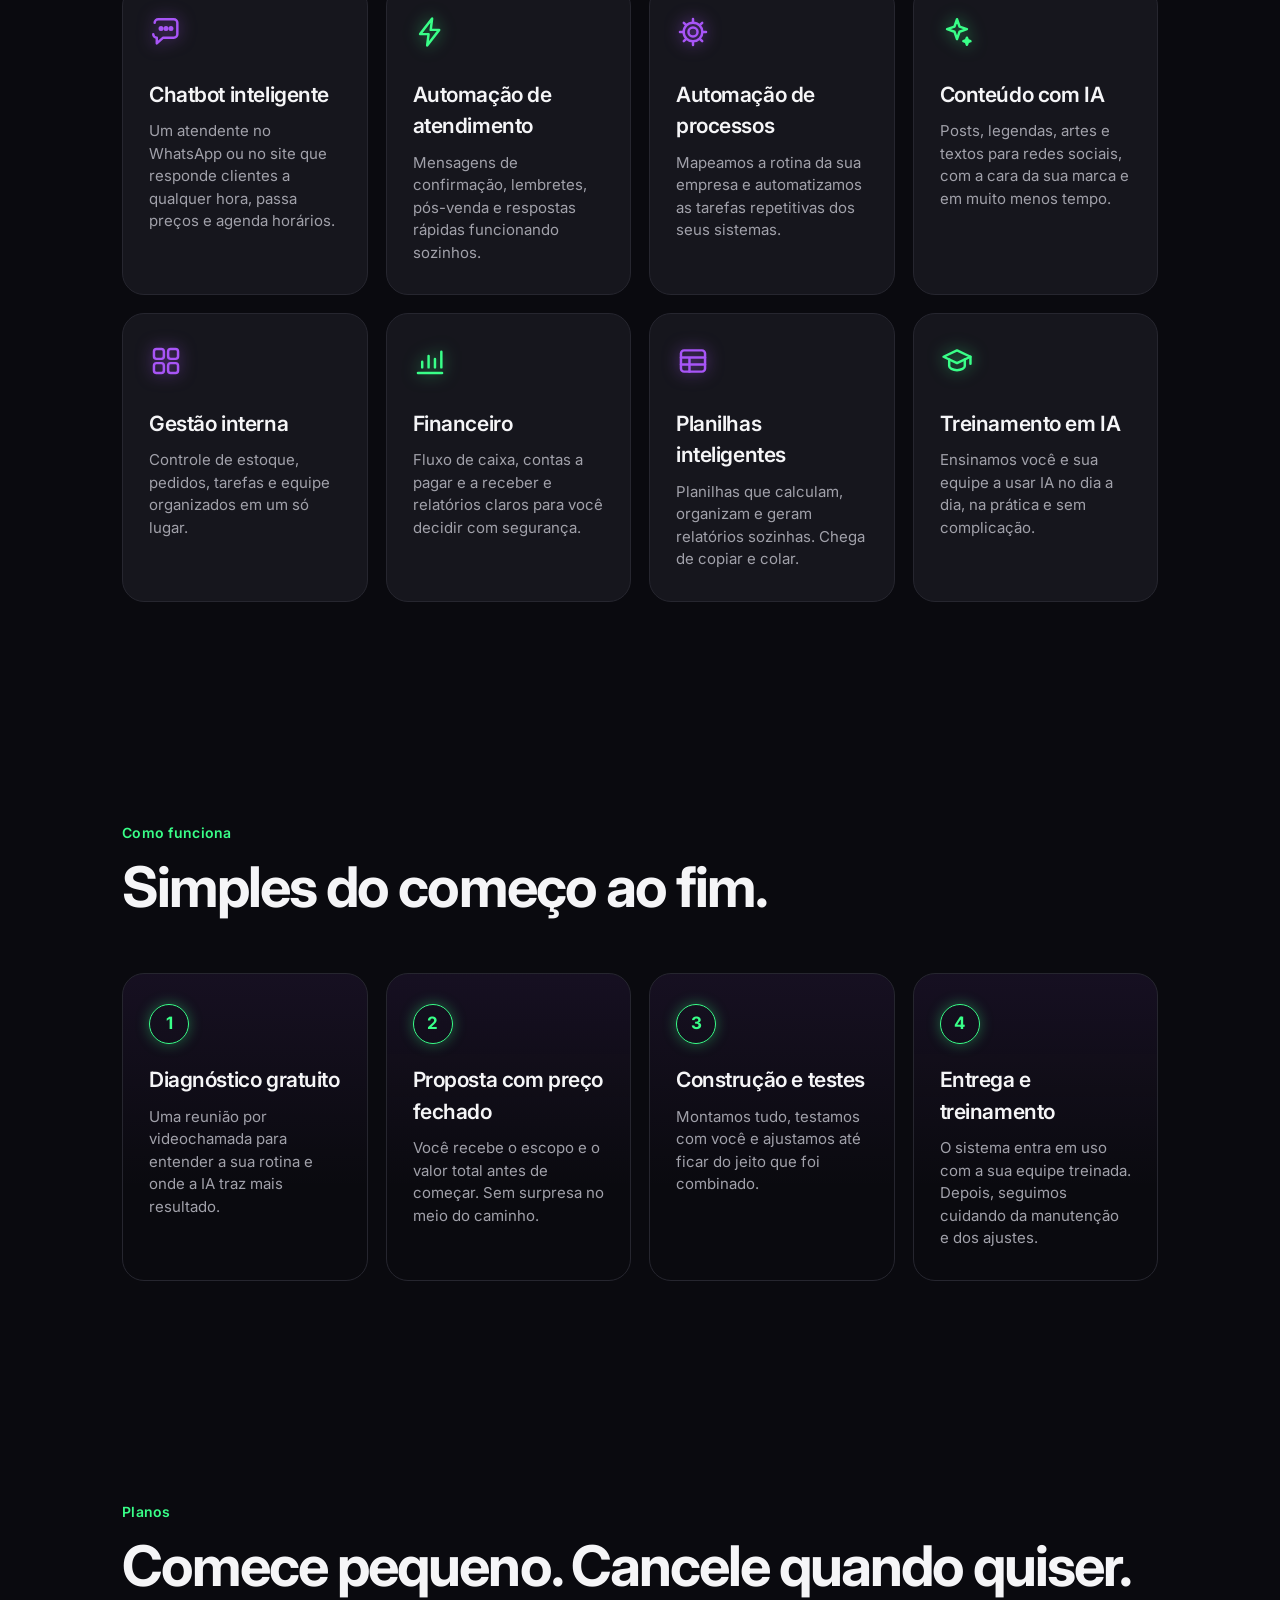
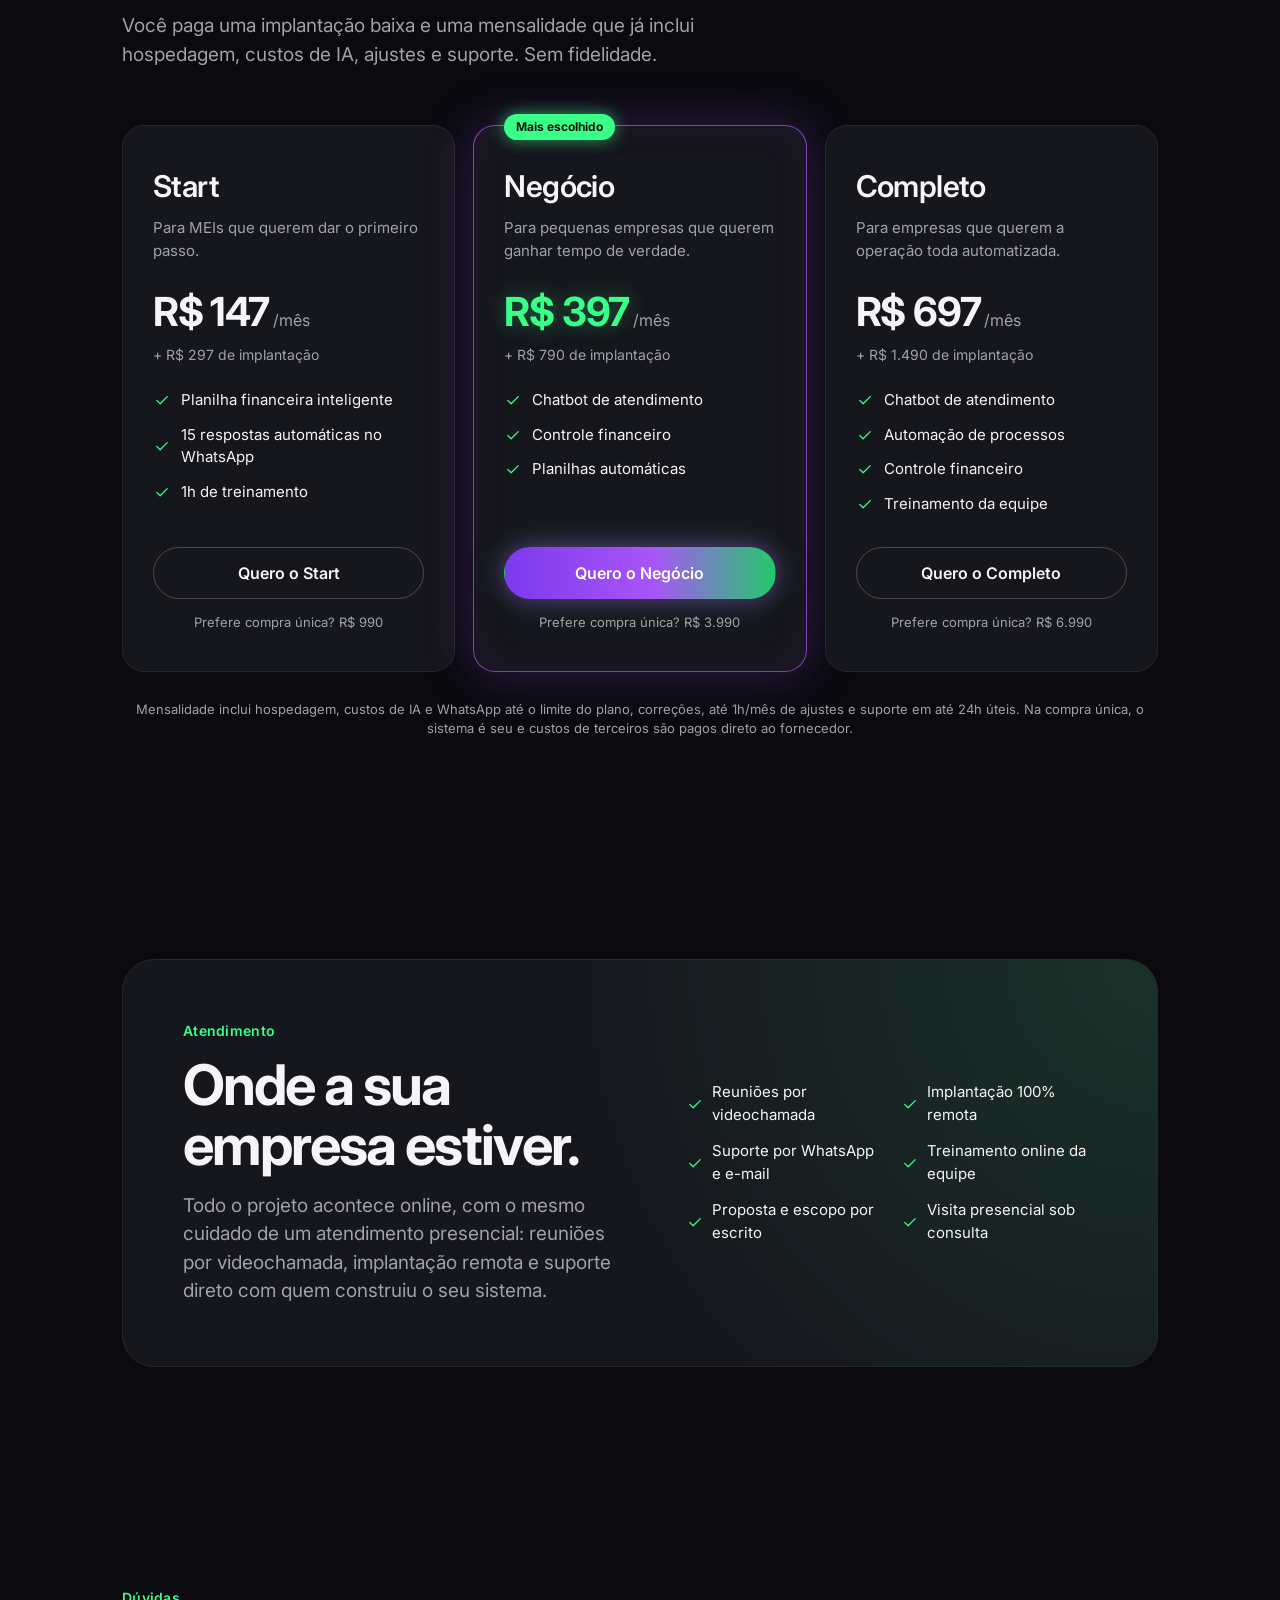
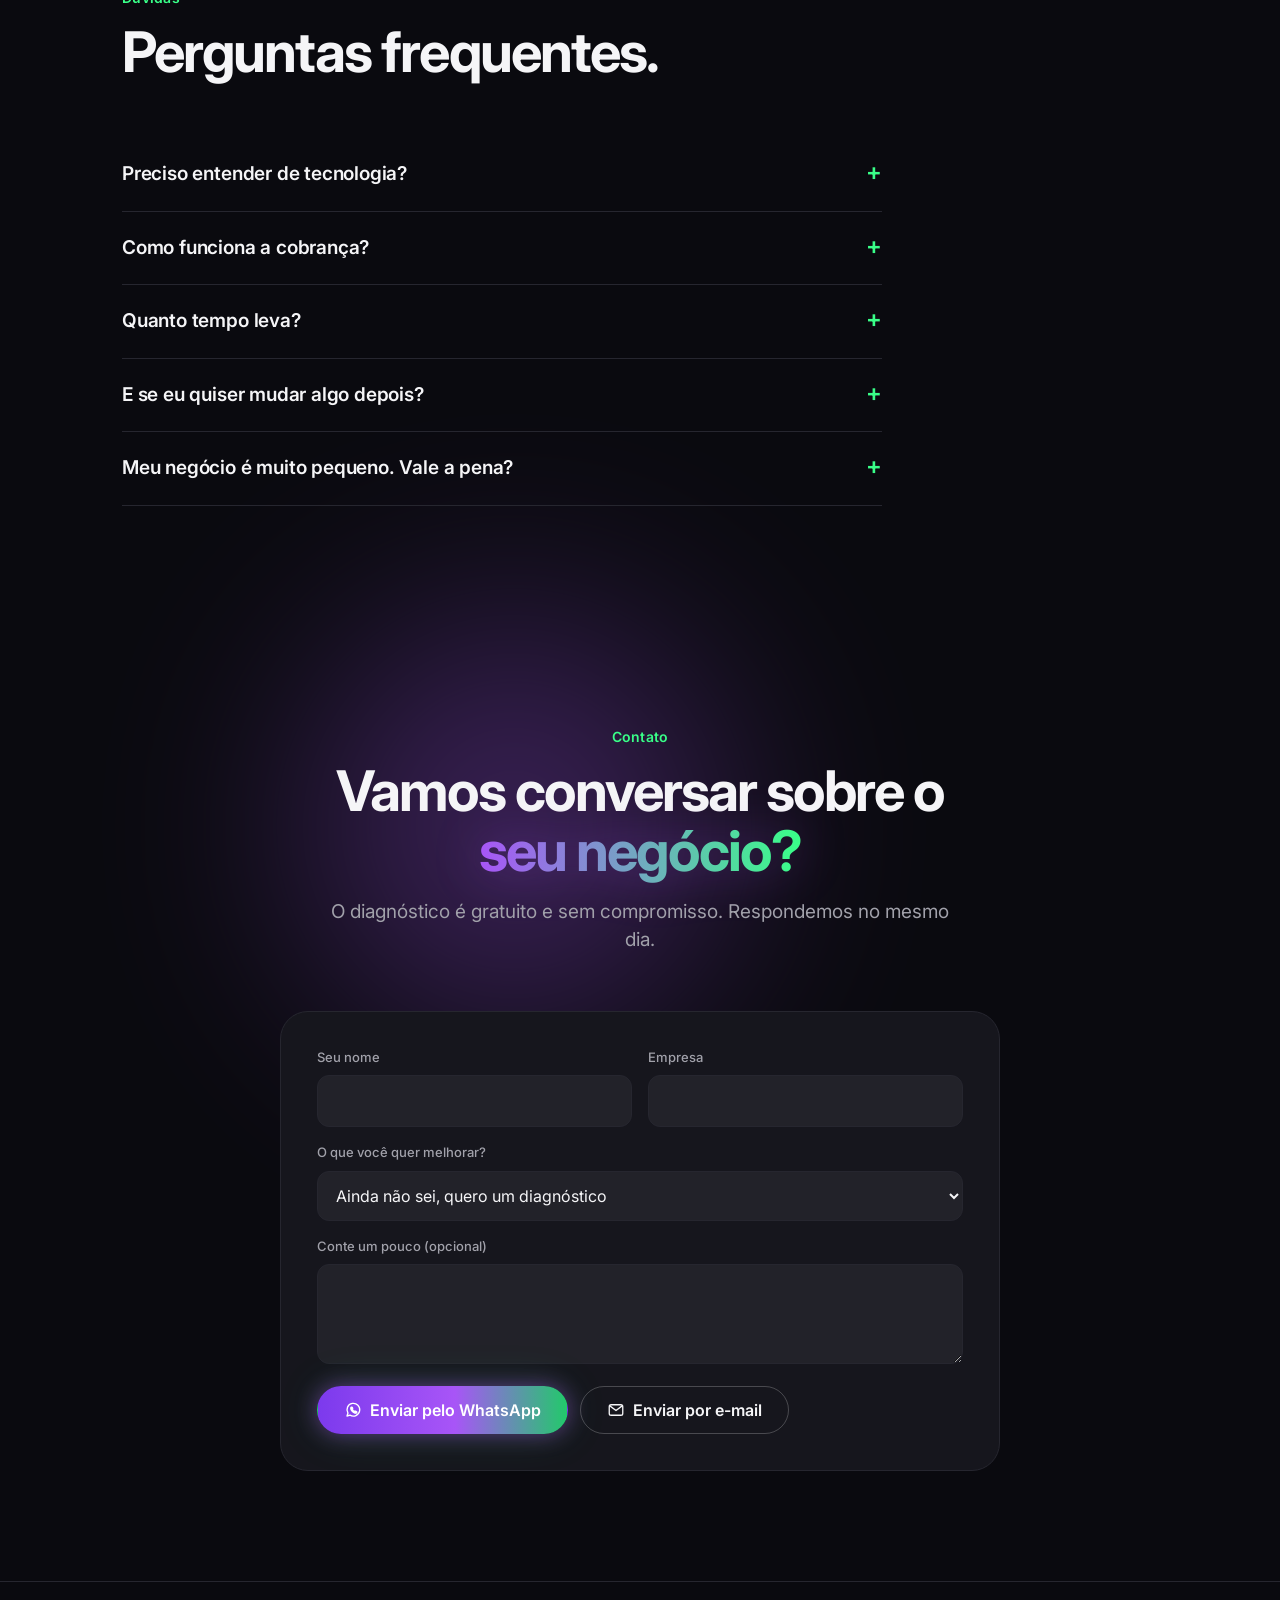
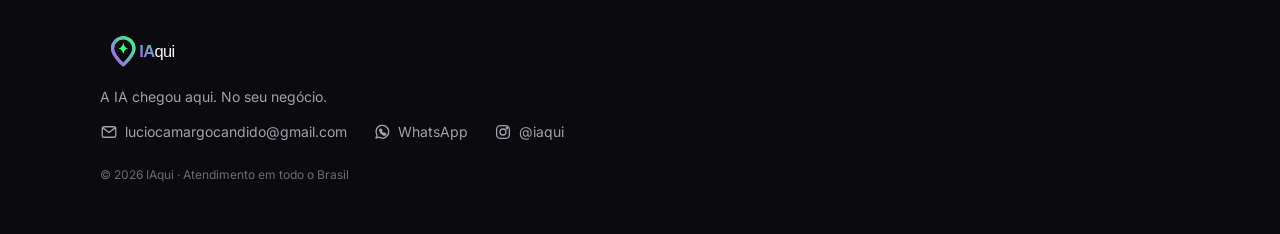
==== commit 6423b006: "Troca pagamento único por planos mensais sem fidelidade Planos Start, Negócio e Completo com implant" ====
--- a/index.html
+++ b/index.html
@@ -4,10 +4,10 @@
   <meta charset="utf-8">
   <meta name="viewport" content="width=device-width, initial-scale=1">
   <title>IAqui · A IA chegou aqui. No seu negócio.</title>
-  <meta name="description" content="A IAqui leva inteligência artificial para pequenas e médias empresas e MEIs de todo o Brasil: chatbots, automações, planilhas, conteúdo e treinamento. Pacote fechado, software entregue completo, sem mensalidade.">
+  <meta name="description" content="A IAqui leva inteligência artificial para pequenas e médias empresas e MEIs de todo o Brasil: chatbots, automações, planilhas, conteúdo e treinamento. Planos mensais sem fidelidade ou compra única.">
   <meta name="theme-color" content="#0A0A0F">
   <meta property="og:title" content="IAqui · A IA chegou aqui. No seu negócio.">
-  <meta property="og:description" content="IA sob medida para pequenas e médias empresas de todo o Brasil. Projeto com preço fechado e pagamento único.">
+  <meta property="og:description" content="IA sob medida para pequenas e médias empresas de todo o Brasil. Planos a partir de R$ 147/mês, sem fidelidade.">
   <meta property="og:type" content="website">
   <meta property="og:image" content="assets/og.png">
   <meta property="og:locale" content="pt_BR">
@@ -47,7 +47,7 @@
       <nav class="nav-links" aria-label="Principal">
         <a href="#servicos">Serviços</a>
         <a href="#como-funciona">Como funciona</a>
-        <a href="#pacotes">Pacotes</a>
+        <a href="#pacotes">Planos</a>
         <a href="#atendimento">Atendimento</a>
         <a href="#faq">Dúvidas</a>
       </nav>
@@ -60,15 +60,15 @@
     <section class="hero">
       <div class="glow glow-purple"></div>
       <div class="glow glow-green"></div>
-      <p class="eyebrow reveal">IA sob medida. Pagamento único.</p>
+      <p class="eyebrow reveal">IA sob medida. Sem fidelidade.</p>
       <h1 class="reveal">A IA chegou aqui.<br><span class="grad">No seu negócio.</span></h1>
-      <p class="lead reveal">Chatbots, automações, planilhas inteligentes e conteúdo com IA, feitos sob medida para o seu negócio. Pagamento único: o sistema fica pronto e é seu, sem mensalidade.</p>
+      <p class="lead reveal">Chatbots, automações, planilhas inteligentes e conteúdo com IA, feitos sob medida para o seu negócio. Planos a partir de R$ 147/mês, com tudo incluso e sem fidelidade.</p>
       <div class="cta-row reveal">
         <a href="#contato" class="btn btn-neon">Quero meu diagnóstico grátis</a>
         <a href="#servicos" class="link-arrow">Ver serviços <svg class="ico-sm"><use href="#i-arrow"/></svg></a>
       </div>
       <ul class="hero-badges reveal">
-        <li><svg class="ico-sm"><use href="#i-check"/></svg> Sem mensalidade</li>
+        <li><svg class="ico-sm"><use href="#i-check"/></svg> Sem fidelidade</li>
         <li><svg class="ico-sm"><use href="#i-check"/></svg> Preço fechado antes de começar</li>
         <li><svg class="ico-sm"><use href="#i-check"/></svg> Atendimento em todo o Brasil</li>
       </ul>
@@ -156,7 +156,7 @@
         <li class="step reveal">
           <span class="step-n">4</span>
           <h3>Entrega e treinamento</h3>
-          <p>O sistema é entregue completo e passa a ser seu. Ensinamos a usar e você não paga mensalidade.</p>
+          <p>O sistema entra em uso com a sua equipe treinada. Depois, seguimos cuidando da manutenção e dos ajustes.</p>
         </li>
       </ol>
     </section>
@@ -164,47 +164,54 @@
     <!-- PACOTES -->
     <section class="section" id="pacotes">
       <div class="section-head">
-        <p class="eyebrow reveal">Pacotes</p>
-        <h2 class="reveal">Pague uma vez. Use para sempre.</h2>
-        <p class="sub reveal">O valor final depende do tamanho da sua empresa e é fechado no diagnóstico.</p>
+        <p class="eyebrow reveal">Planos</p>
+        <h2 class="reveal">Comece pequeno. Cancele quando quiser.</h2>
+        <p class="sub reveal">Você paga uma implantação baixa e uma mensalidade que já inclui hospedagem, custos de IA, ajustes e suporte. Sem fidelidade.</p>
       </div>
       <div class="plans">
         <article class="plan reveal">
           <h3>Start</h3>
           <p class="plan-desc">Para MEIs que querem dar o primeiro passo.</p>
+          <p class="price"><span class="price-n">R$ 147</span><span class="price-u">/mês</span></p>
+          <p class="price-setup">+ R$ 297 de implantação</p>
           <ul>
-            <li><svg class="ico-sm"><use href="#i-check"/></svg> 1 serviço à sua escolha</li>
-            <li><svg class="ico-sm"><use href="#i-check"/></svg> Configuração completa</li>
-            <li><svg class="ico-sm"><use href="#i-check"/></svg> Treinamento de uso</li>
-            <li><svg class="ico-sm"><use href="#i-check"/></svg> 30 dias de suporte</li>
+            <li><svg class="ico-sm"><use href="#i-check"/></svg> Planilha financeira inteligente</li>
+            <li><svg class="ico-sm"><use href="#i-check"/></svg> 15 respostas automáticas no WhatsApp</li>
+            <li><svg class="ico-sm"><use href="#i-check"/></svg> 1h de treinamento</li>
           </ul>
           <a href="#contato" class="btn btn-ghost">Quero o Start</a>
+          <p class="price-once">Prefere compra única? R$ 990</p>
         </article>
         <article class="plan plan-featured reveal">
           <span class="tag">Mais escolhido</span>
-          <h3>Pro</h3>
+          <h3>Negócio</h3>
           <p class="plan-desc">Para pequenas empresas que querem ganhar tempo de verdade.</p>
+          <p class="price"><span class="price-n">R$ 397</span><span class="price-u">/mês</span></p>
+          <p class="price-setup">+ R$ 790 de implantação</p>
           <ul>
-            <li><svg class="ico-sm"><use href="#i-check"/></svg> Até 3 serviços integrados</li>
-            <li><svg class="ico-sm"><use href="#i-check"/></svg> Reuniões de acompanhamento</li>
+            <li><svg class="ico-sm"><use href="#i-check"/></svg> Chatbot de atendimento</li>
+            <li><svg class="ico-sm"><use href="#i-check"/></svg> Controle financeiro</li>
+            <li><svg class="ico-sm"><use href="#i-check"/></svg> Planilhas automáticas</li>
+          </ul>
+          <a href="#contato" class="btn btn-neon">Quero o Negócio</a>
+          <p class="price-once">Prefere compra única? R$ 3.990</p>
+        </article>
+        <article class="plan reveal">
+          <h3>Completo</h3>
+          <p class="plan-desc">Para empresas que querem a operação toda automatizada.</p>
+          <p class="price"><span class="price-n">R$ 697</span><span class="price-u">/mês</span></p>
+          <p class="price-setup">+ R$ 1.490 de implantação</p>
+          <ul>
+            <li><svg class="ico-sm"><use href="#i-check"/></svg> Chatbot de atendimento</li>
+            <li><svg class="ico-sm"><use href="#i-check"/></svg> Automação de processos</li>
+            <li><svg class="ico-sm"><use href="#i-check"/></svg> Controle financeiro</li>
             <li><svg class="ico-sm"><use href="#i-check"/></svg> Treinamento da equipe</li>
-            <li><svg class="ico-sm"><use href="#i-check"/></svg> 60 dias de suporte</li>
           </ul>
-          <a href="#contato" class="btn btn-neon">Quero o Pro</a>
-        </article>
-        <article class="plan reveal">
-          <h3>Total</h3>
-          <p class="plan-desc">Para empresas que querem a operação toda automatizada.</p>
-          <ul>
-            <li><svg class="ico-sm"><use href="#i-check"/></svg> Serviços ilimitados no projeto</li>
-            <li><svg class="ico-sm"><use href="#i-check"/></svg> Mapeamento de processos</li>
-            <li><svg class="ico-sm"><use href="#i-check"/></svg> Sistema sob medida</li>
-            <li><svg class="ico-sm"><use href="#i-check"/></svg> 90 dias de suporte</li>
-          </ul>
-          <a href="#contato" class="btn btn-ghost">Quero o Total</a>
-        </article>
-      </div>
-      <p class="fineprint reveal">Alterações pedidas depois do projeto aprovado e entregue são orçadas à parte.</p>
+          <a href="#contato" class="btn btn-ghost">Quero o Completo</a>
+          <p class="price-once">Prefere compra única? R$ 6.990</p>
+        </article>
+      </div>
+      <p class="fineprint reveal">Mensalidade inclui hospedagem, custos de IA e WhatsApp até o limite do plano, correções, até 1h/mês de ajustes e suporte em até 24h úteis. Na compra única, o sistema é seu e custos de terceiros são pagos direto ao fornecedor.</p>
     </section>
 
     <!-- ATENDIMENTO -->
@@ -238,8 +245,8 @@
           <p>Não. A gente cuida da parte técnica e entrega tudo funcionando, com um treinamento simples para você e sua equipe.</p>
         </details>
         <details class="reveal">
-          <summary>Tem mensalidade?</summary>
-          <p>Não cobramos mensalidade. Você paga o projeto uma vez e o sistema é seu. Algumas ferramentas de terceiros (como a API oficial do WhatsApp) podem ter custo próprio, e isso é explicado na proposta antes de você fechar.</p>
+          <summary>Como funciona a cobrança?</summary>
+          <p>No plano mensal, você paga a implantação na aprovação e a mensalidade a partir do mês seguinte à entrega, por Pix ou cartão. Não há fidelidade: dá para cancelar quando quiser. Se preferir, também é possível comprar o sistema de uma vez (compra única).</p>
         </details>
         <details class="reveal">
           <summary>Quanto tempo leva?</summary>
@@ -247,11 +254,11 @@
         </details>
         <details class="reveal">
           <summary>E se eu quiser mudar algo depois?</summary>
-          <p>Durante o projeto, os ajustes combinados estão inclusos. Depois da entrega aprovada, novas alterações são orçadas à parte, sempre com valor fechado.</p>
+          <p>No plano mensal, até 1h por mês de ajustes já está inclusa. Mudanças maiores, ou alterações na compra única, são orçadas à parte com valor fechado.</p>
         </details>
         <details class="reveal">
           <summary>Meu negócio é muito pequeno. Vale a pena?</summary>
-          <p>Vale principalmente para quem é pequeno: é quem mais sente falta de tempo. O pacote Start foi pensado para MEIs.</p>
+          <p>Vale principalmente para quem é pequeno: é quem mais sente falta de tempo. O plano Start foi pensado para MEIs e começa em R$ 147/mês.</p>
         </details>
       </div>
     </section>
--- a/style.css
+++ b/style.css
@@ -124,10 +124,16 @@
 .plans { display: grid; grid-template-columns: repeat(3, 1fr); gap: 18px; align-items: stretch; }
 .plan { position: relative; display: flex; flex-direction: column; padding: 38px 30px; border-radius: var(--radius); background: var(--card); border: 1px solid var(--line); }
 .plan h3 { font-size: 30px; }
-.plan-desc { color: var(--muted); font-size: 15px; margin: 8px 0 26px; min-height: 45px; }
-.plan ul { list-style: none; display: grid; gap: 12px; margin-bottom: 32px; flex: 1; font-size: 15px; }
+.plan-desc { color: var(--muted); font-size: 15px; margin: 8px 0 20px; min-height: 45px; }
+.plan ul { list-style: none; display: grid; align-content: start; gap: 12px; margin-bottom: 32px; flex: 1; font-size: 15px; }
 .plan li { display: flex; gap: 10px; align-items: center; }
 .plan li .ico-sm { color: var(--green); }
+.price { display: flex; align-items: baseline; gap: 4px; }
+.price-n { font-size: 40px; font-weight: 700; letter-spacing: -0.03em; }
+.price-u { color: var(--muted); font-size: 16px; }
+.price-setup { color: var(--muted); font-size: 14px; margin: 2px 0 24px; }
+.price-once { color: var(--muted); font-size: 13px; text-align: center; margin-top: 14px; }
+.plan-featured .price-n { color: var(--green); text-shadow: 0 0 20px rgba(57,255,136,.35); }
 .plan-featured { border-color: rgba(168,85,247,.7); box-shadow: 0 0 50px rgba(168,85,247,.25), inset 0 0 40px rgba(168,85,247,.06); }
 .tag { position: absolute; top: -12px; left: 30px; background: var(--green); color: #05140b; font-size: 12px; font-weight: 700; padding: 4px 12px; border-radius: 980px; box-shadow: 0 0 16px rgba(57,255,136,.6); }
 .fineprint { color: var(--muted); font-size: 13px; text-align: center; margin-top: 28px; }
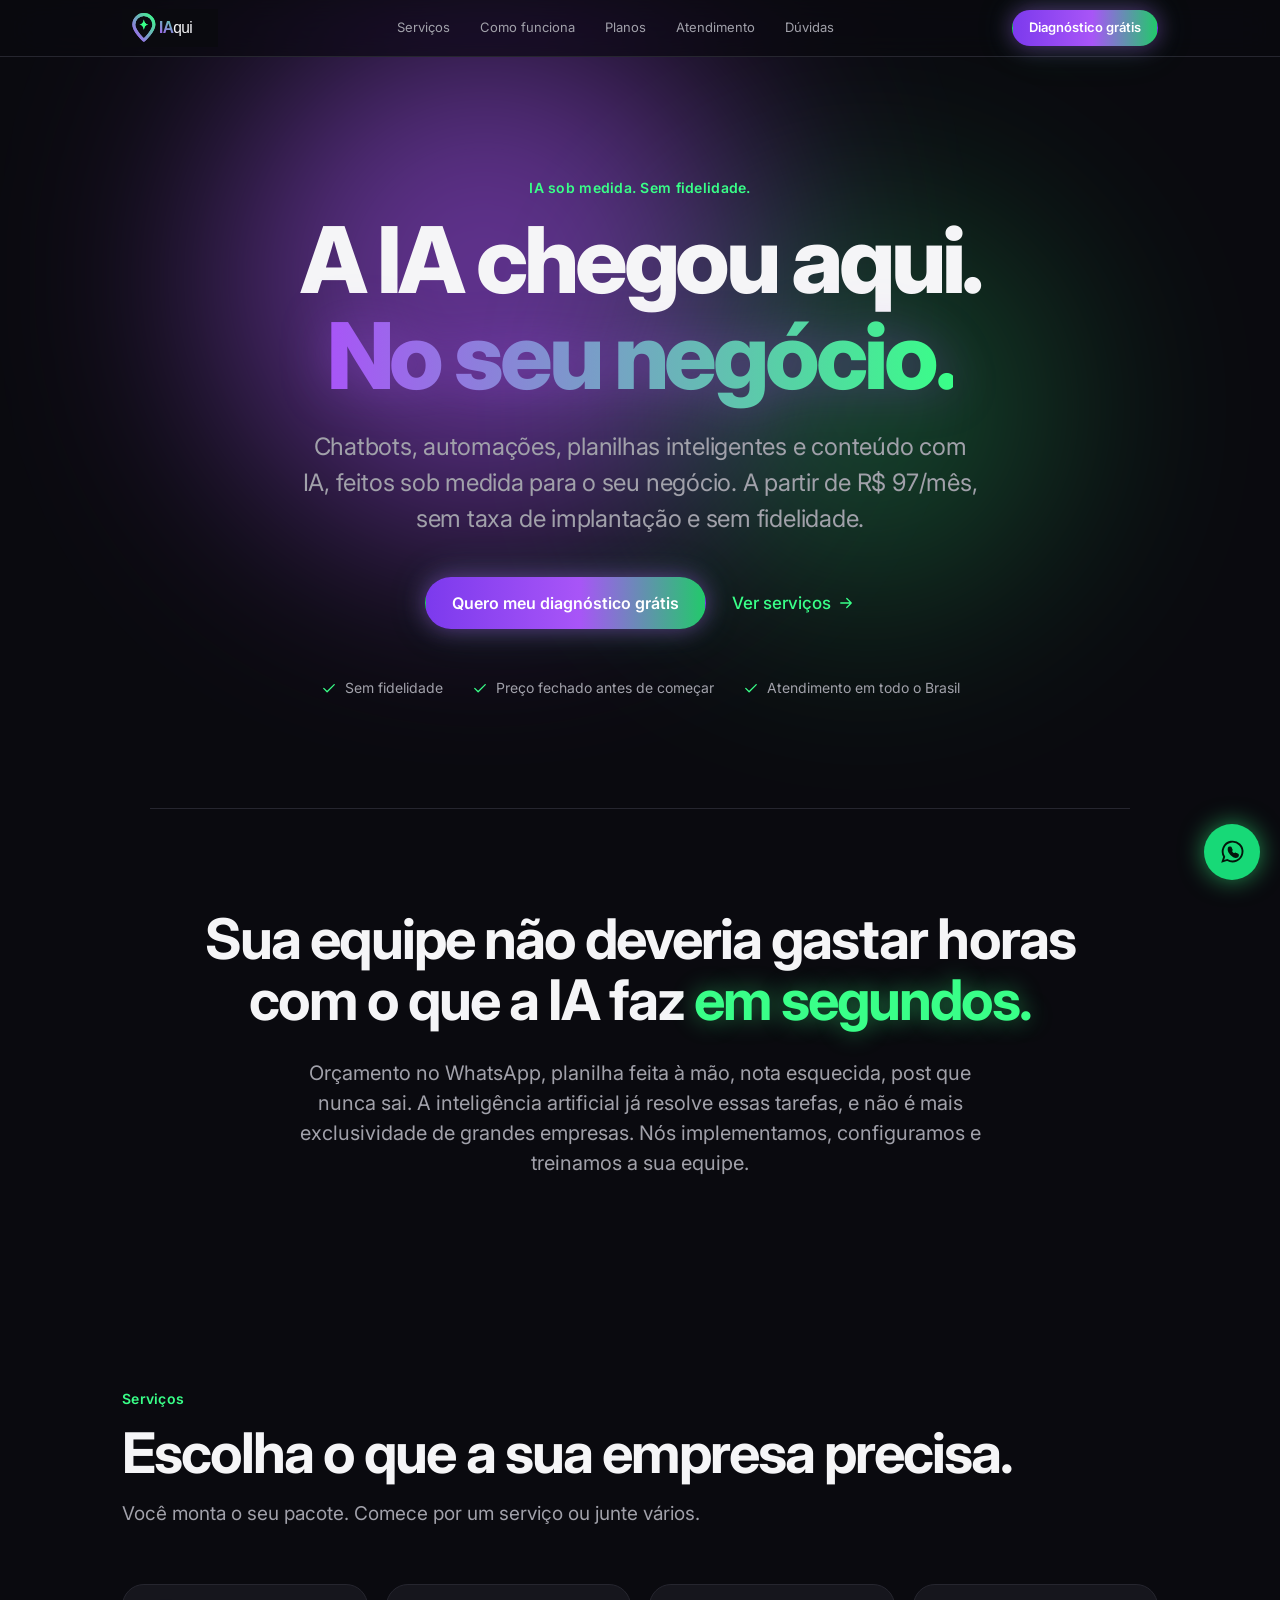
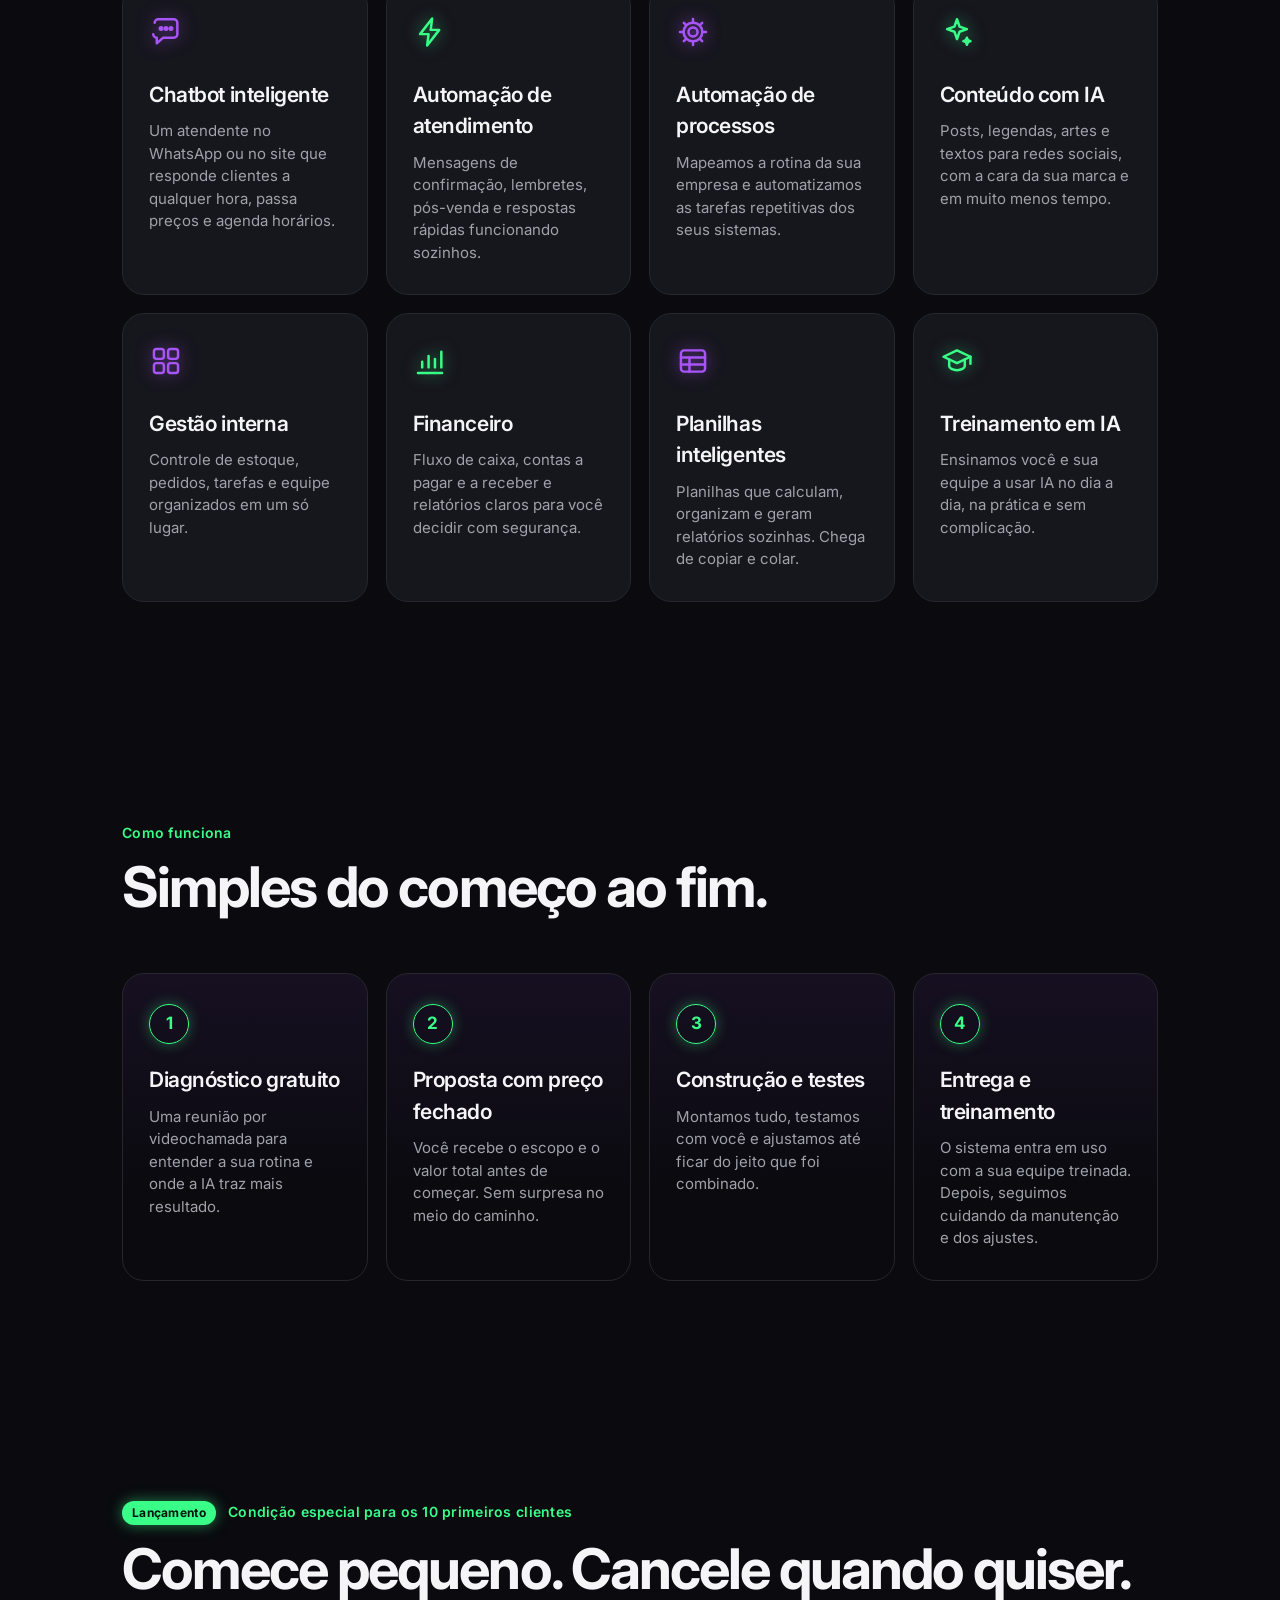
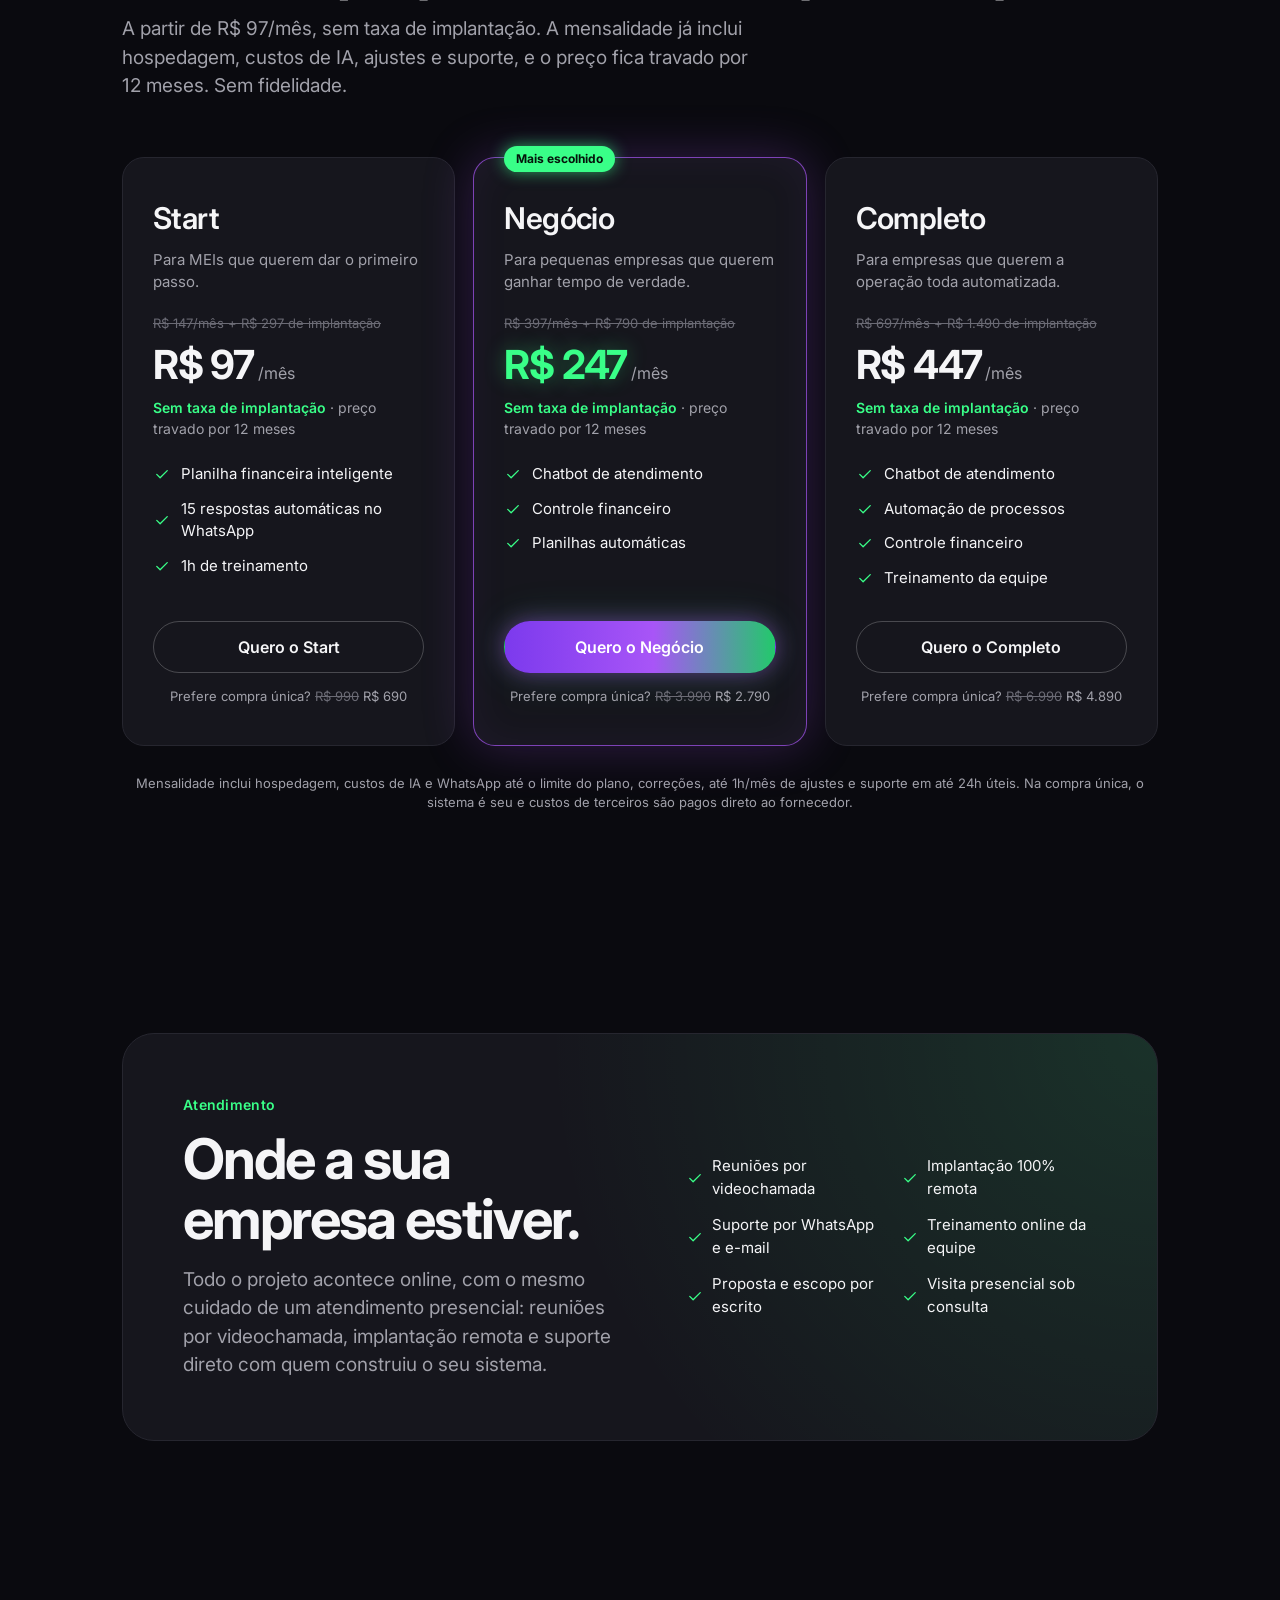
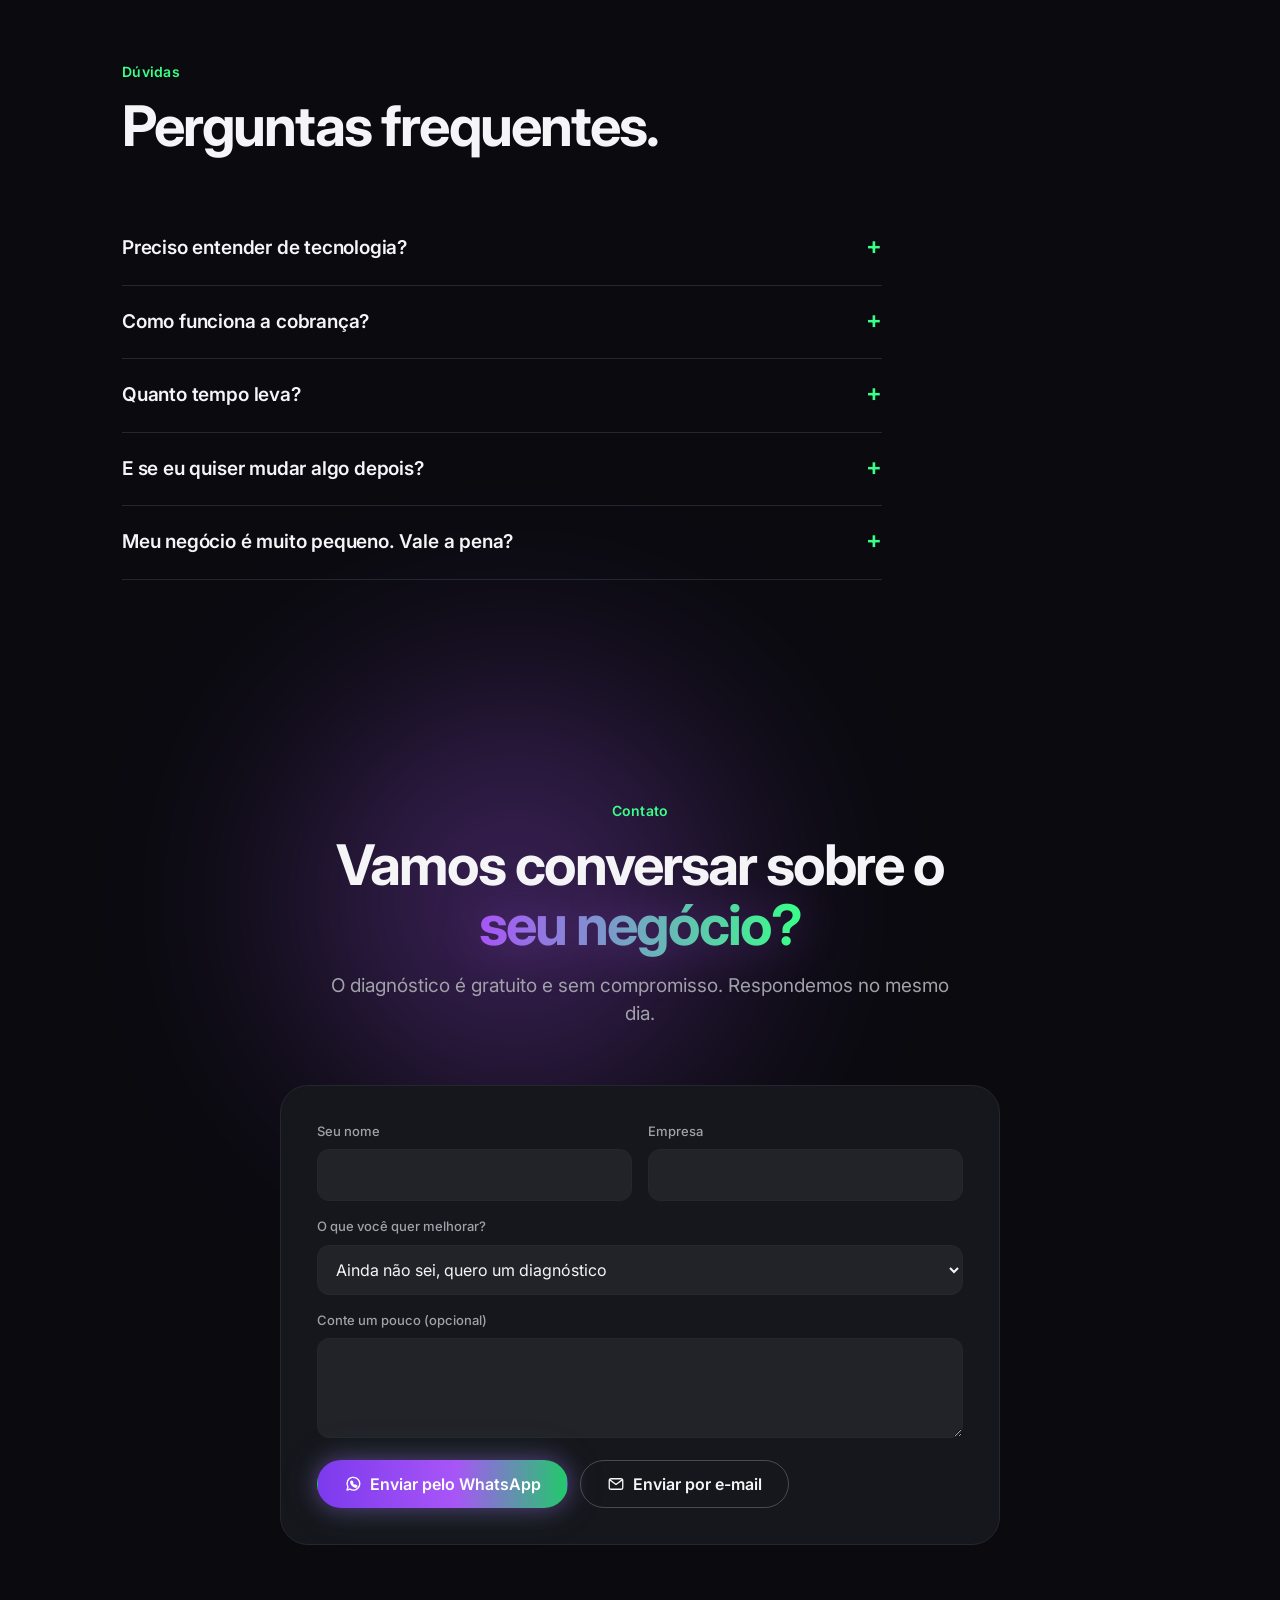
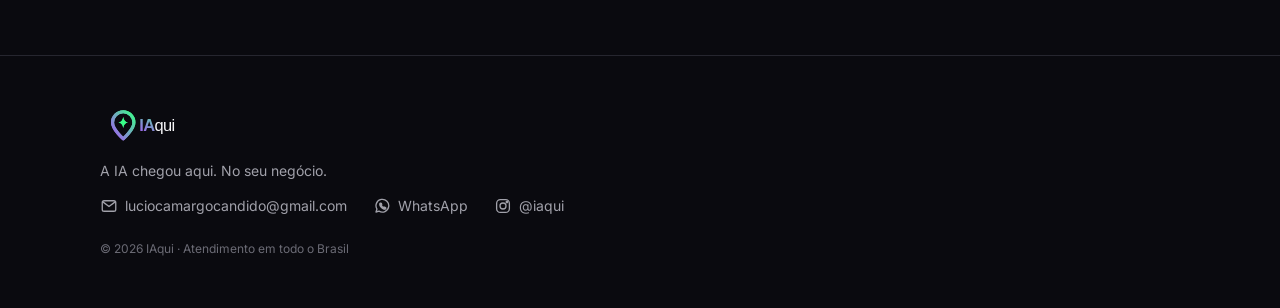
==== commit 22ecd026: "Adiciona preço de lançamento para os 10 primeiros clientes Sem taxa de implantação e mensalidade tra" ====
--- a/index.html
+++ b/index.html
@@ -7,7 +7,7 @@
   <meta name="description" content="A IAqui leva inteligência artificial para pequenas e médias empresas e MEIs de todo o Brasil: chatbots, automações, planilhas, conteúdo e treinamento. Planos mensais sem fidelidade ou compra única.">
   <meta name="theme-color" content="#0A0A0F">
   <meta property="og:title" content="IAqui · A IA chegou aqui. No seu negócio.">
-  <meta property="og:description" content="IA sob medida para pequenas e médias empresas de todo o Brasil. Planos a partir de R$ 147/mês, sem fidelidade.">
+  <meta property="og:description" content="IA sob medida para pequenas e médias empresas de todo o Brasil. A partir de R$ 97/mês, sem taxa de implantação e sem fidelidade.">
   <meta property="og:type" content="website">
   <meta property="og:image" content="assets/og.png">
   <meta property="og:locale" content="pt_BR">
@@ -62,7 +62,7 @@
       <div class="glow glow-green"></div>
       <p class="eyebrow reveal">IA sob medida. Sem fidelidade.</p>
       <h1 class="reveal">A IA chegou aqui.<br><span class="grad">No seu negócio.</span></h1>
-      <p class="lead reveal">Chatbots, automações, planilhas inteligentes e conteúdo com IA, feitos sob medida para o seu negócio. Planos a partir de R$ 147/mês, com tudo incluso e sem fidelidade.</p>
+      <p class="lead reveal">Chatbots, automações, planilhas inteligentes e conteúdo com IA, feitos sob medida para o seu negócio. A partir de R$ 97/mês, sem taxa de implantação e sem fidelidade.</p>
       <div class="cta-row reveal">
         <a href="#contato" class="btn btn-neon">Quero meu diagnóstico grátis</a>
         <a href="#servicos" class="link-arrow">Ver serviços <svg class="ico-sm"><use href="#i-arrow"/></svg></a>
@@ -164,43 +164,46 @@
     <!-- PACOTES -->
     <section class="section" id="pacotes">
       <div class="section-head">
-        <p class="eyebrow reveal">Planos</p>
+        <p class="eyebrow reveal"><span class="launch">Lançamento</span> Condição especial para os 10 primeiros clientes</p>
         <h2 class="reveal">Comece pequeno. Cancele quando quiser.</h2>
-        <p class="sub reveal">Você paga uma implantação baixa e uma mensalidade que já inclui hospedagem, custos de IA, ajustes e suporte. Sem fidelidade.</p>
+        <p class="sub reveal">A partir de R$ 97/mês, sem taxa de implantação. A mensalidade já inclui hospedagem, custos de IA, ajustes e suporte, e o preço fica travado por 12 meses. Sem fidelidade.</p>
       </div>
       <div class="plans">
         <article class="plan reveal">
           <h3>Start</h3>
           <p class="plan-desc">Para MEIs que querem dar o primeiro passo.</p>
-          <p class="price"><span class="price-n">R$ 147</span><span class="price-u">/mês</span></p>
-          <p class="price-setup">+ R$ 297 de implantação</p>
+          <p class="price-was"><s>R$ 147/mês + R$ 297 de implantação</s></p>
+          <p class="price"><span class="price-n">R$ 97</span><span class="price-u">/mês</span></p>
+          <p class="price-setup"><strong>Sem taxa de implantação</strong> · preço travado por 12 meses</p>
           <ul>
             <li><svg class="ico-sm"><use href="#i-check"/></svg> Planilha financeira inteligente</li>
             <li><svg class="ico-sm"><use href="#i-check"/></svg> 15 respostas automáticas no WhatsApp</li>
             <li><svg class="ico-sm"><use href="#i-check"/></svg> 1h de treinamento</li>
           </ul>
           <a href="#contato" class="btn btn-ghost">Quero o Start</a>
-          <p class="price-once">Prefere compra única? R$ 990</p>
+          <p class="price-once">Prefere compra única? <s>R$ 990</s> R$ 690</p>
         </article>
         <article class="plan plan-featured reveal">
           <span class="tag">Mais escolhido</span>
           <h3>Negócio</h3>
           <p class="plan-desc">Para pequenas empresas que querem ganhar tempo de verdade.</p>
-          <p class="price"><span class="price-n">R$ 397</span><span class="price-u">/mês</span></p>
-          <p class="price-setup">+ R$ 790 de implantação</p>
+          <p class="price-was"><s>R$ 397/mês + R$ 790 de implantação</s></p>
+          <p class="price"><span class="price-n">R$ 247</span><span class="price-u">/mês</span></p>
+          <p class="price-setup"><strong>Sem taxa de implantação</strong> · preço travado por 12 meses</p>
           <ul>
             <li><svg class="ico-sm"><use href="#i-check"/></svg> Chatbot de atendimento</li>
             <li><svg class="ico-sm"><use href="#i-check"/></svg> Controle financeiro</li>
             <li><svg class="ico-sm"><use href="#i-check"/></svg> Planilhas automáticas</li>
           </ul>
           <a href="#contato" class="btn btn-neon">Quero o Negócio</a>
-          <p class="price-once">Prefere compra única? R$ 3.990</p>
+          <p class="price-once">Prefere compra única? <s>R$ 3.990</s> R$ 2.790</p>
         </article>
         <article class="plan reveal">
           <h3>Completo</h3>
           <p class="plan-desc">Para empresas que querem a operação toda automatizada.</p>
-          <p class="price"><span class="price-n">R$ 697</span><span class="price-u">/mês</span></p>
-          <p class="price-setup">+ R$ 1.490 de implantação</p>
+          <p class="price-was"><s>R$ 697/mês + R$ 1.490 de implantação</s></p>
+          <p class="price"><span class="price-n">R$ 447</span><span class="price-u">/mês</span></p>
+          <p class="price-setup"><strong>Sem taxa de implantação</strong> · preço travado por 12 meses</p>
           <ul>
             <li><svg class="ico-sm"><use href="#i-check"/></svg> Chatbot de atendimento</li>
             <li><svg class="ico-sm"><use href="#i-check"/></svg> Automação de processos</li>
@@ -208,7 +211,7 @@
             <li><svg class="ico-sm"><use href="#i-check"/></svg> Treinamento da equipe</li>
           </ul>
           <a href="#contato" class="btn btn-ghost">Quero o Completo</a>
-          <p class="price-once">Prefere compra única? R$ 6.990</p>
+          <p class="price-once">Prefere compra única? <s>R$ 6.990</s> R$ 4.890</p>
         </article>
       </div>
       <p class="fineprint reveal">Mensalidade inclui hospedagem, custos de IA e WhatsApp até o limite do plano, correções, até 1h/mês de ajustes e suporte em até 24h úteis. Na compra única, o sistema é seu e custos de terceiros são pagos direto ao fornecedor.</p>
@@ -246,7 +249,7 @@
         </details>
         <details class="reveal">
           <summary>Como funciona a cobrança?</summary>
-          <p>No plano mensal, você paga a implantação na aprovação e a mensalidade a partir do mês seguinte à entrega, por Pix ou cartão. Não há fidelidade: dá para cancelar quando quiser. Se preferir, também é possível comprar o sistema de uma vez (compra única).</p>
+          <p>No plano mensal, você paga a implantação na aprovação (isenta para os 10 primeiros clientes) e a mensalidade a partir do mês seguinte à entrega, por Pix ou cartão. Não há fidelidade: dá para cancelar quando quiser. Se preferir, também é possível comprar o sistema de uma vez (compra única).</p>
         </details>
         <details class="reveal">
           <summary>Quanto tempo leva?</summary>
@@ -258,7 +261,7 @@
         </details>
         <details class="reveal">
           <summary>Meu negócio é muito pequeno. Vale a pena?</summary>
-          <p>Vale principalmente para quem é pequeno: é quem mais sente falta de tempo. O plano Start foi pensado para MEIs e começa em R$ 147/mês.</p>
+          <p>Vale principalmente para quem é pequeno: é quem mais sente falta de tempo. O plano Start foi pensado para MEIs e, no lançamento, sai por R$ 97/mês.</p>
         </details>
       </div>
     </section>
--- a/style.css
+++ b/style.css
@@ -128,6 +128,10 @@
 .plan ul { list-style: none; display: grid; align-content: start; gap: 12px; margin-bottom: 32px; flex: 1; font-size: 15px; }
 .plan li { display: flex; gap: 10px; align-items: center; }
 .plan li .ico-sm { color: var(--green); }
+.price-was { color: #6b6b75; font-size: 13px; margin-bottom: 2px; }
+.price-setup strong { color: var(--green); font-weight: 600; }
+.price-once s { color: #6b6b75; }
+.launch { display: inline-block; background: var(--green); color: #05140b; font-weight: 700; font-size: 12px; padding: 3px 10px; border-radius: 980px; margin-right: 8px; box-shadow: 0 0 14px rgba(57,255,136,.5); }
 .price { display: flex; align-items: baseline; gap: 4px; }
 .price-n { font-size: 40px; font-weight: 700; letter-spacing: -0.03em; }
 .price-u { color: var(--muted); font-size: 16px; }
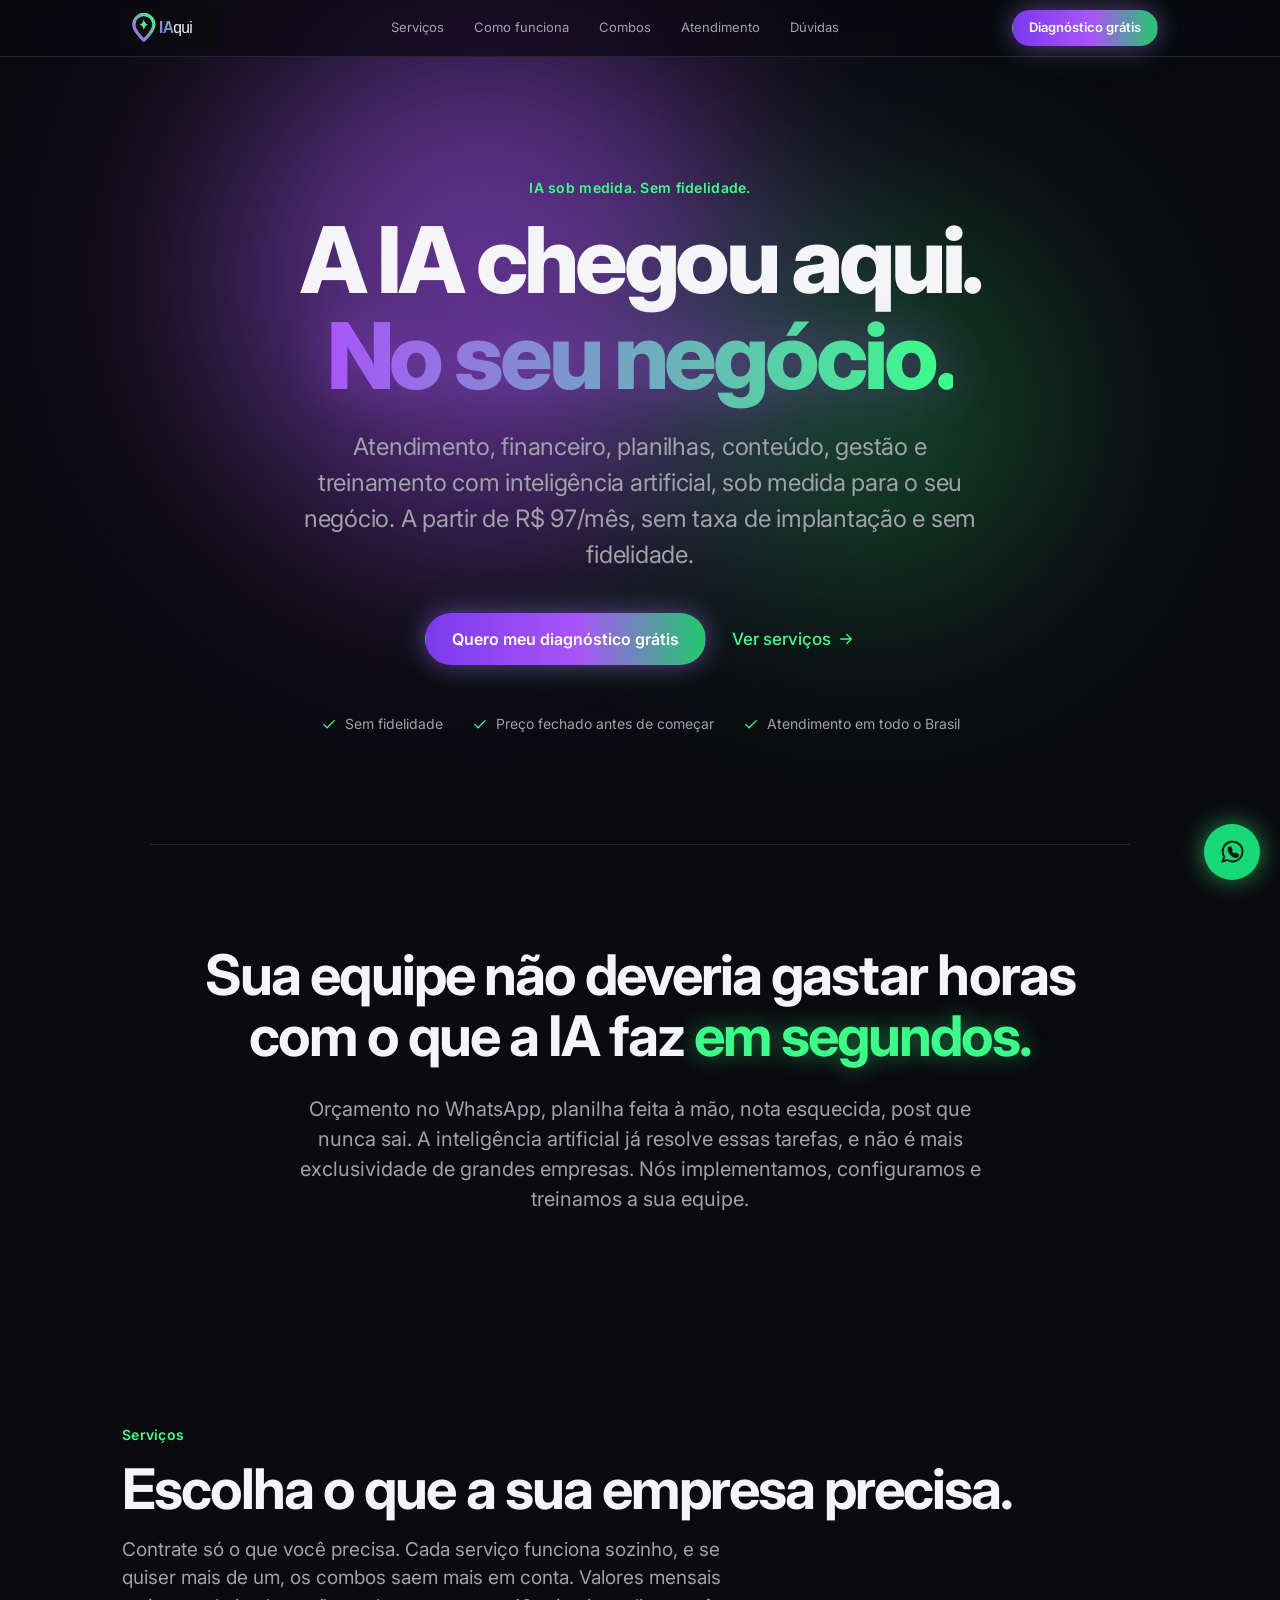
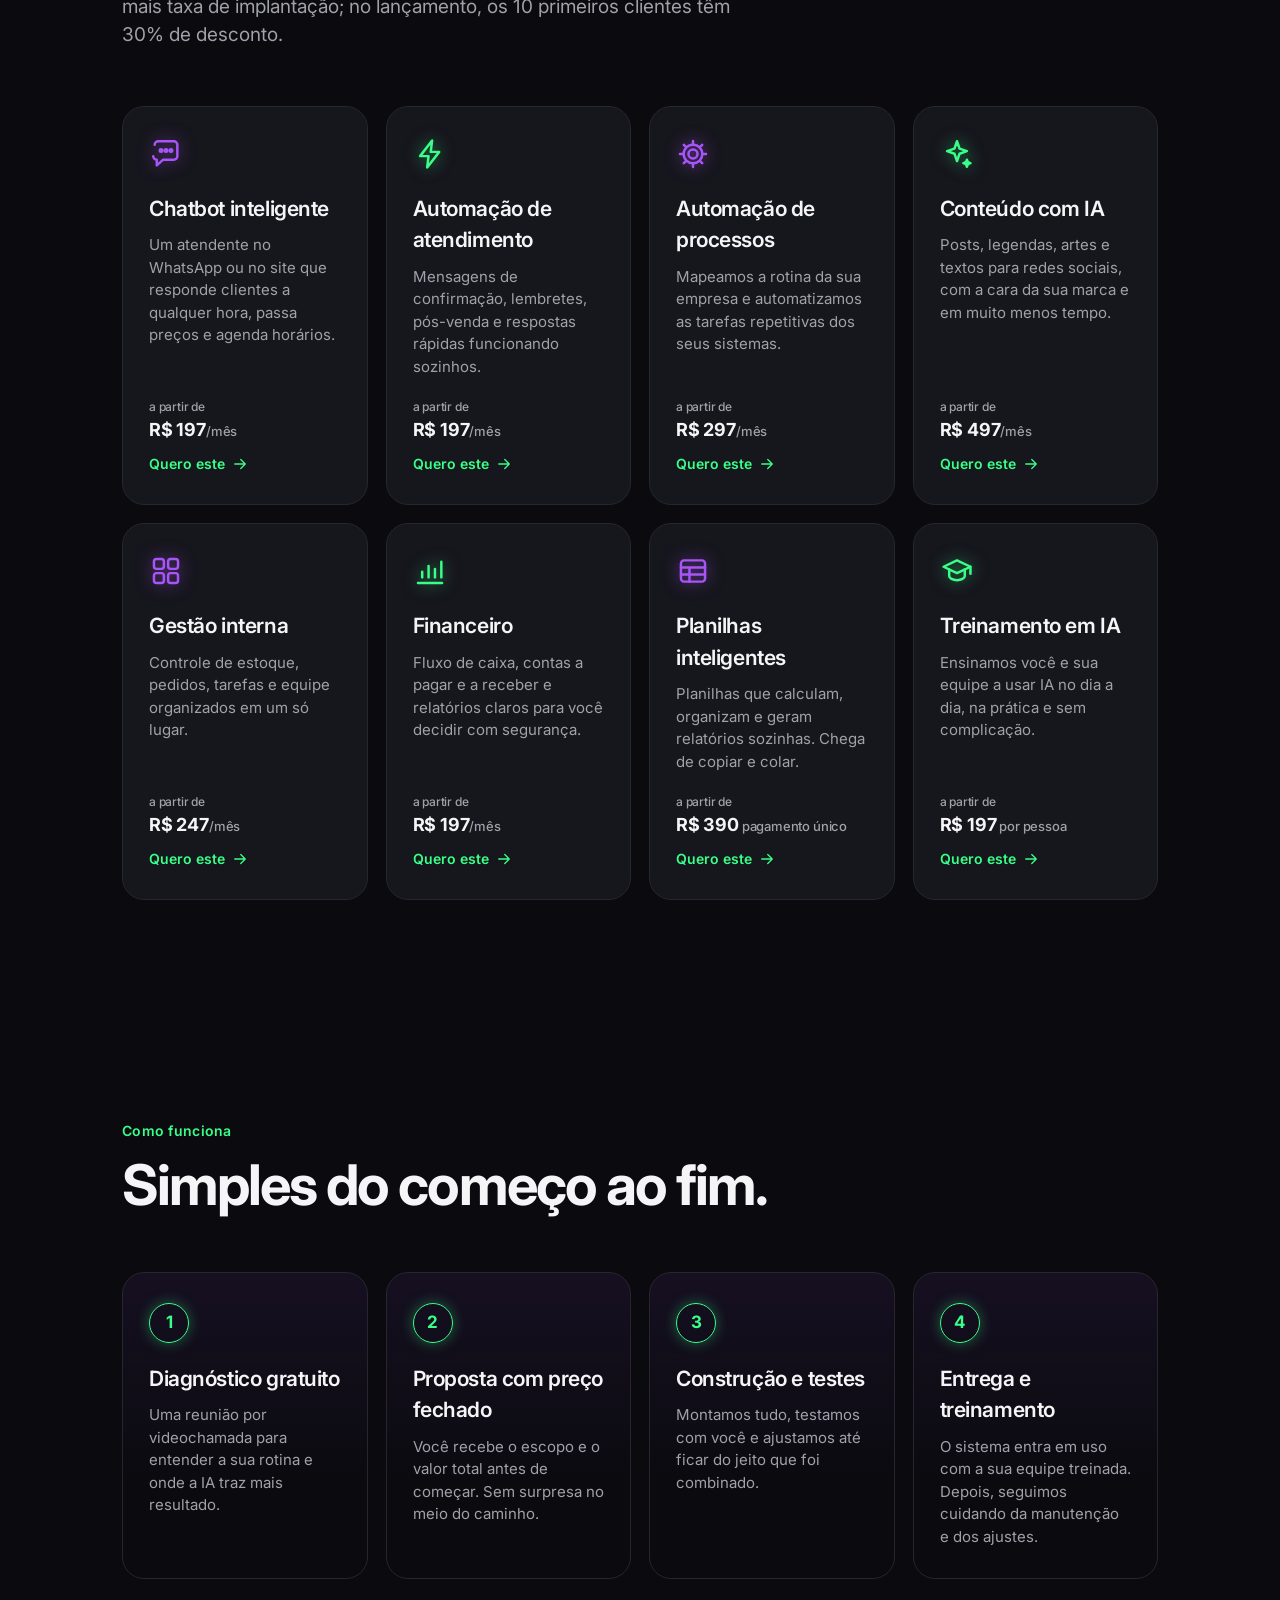
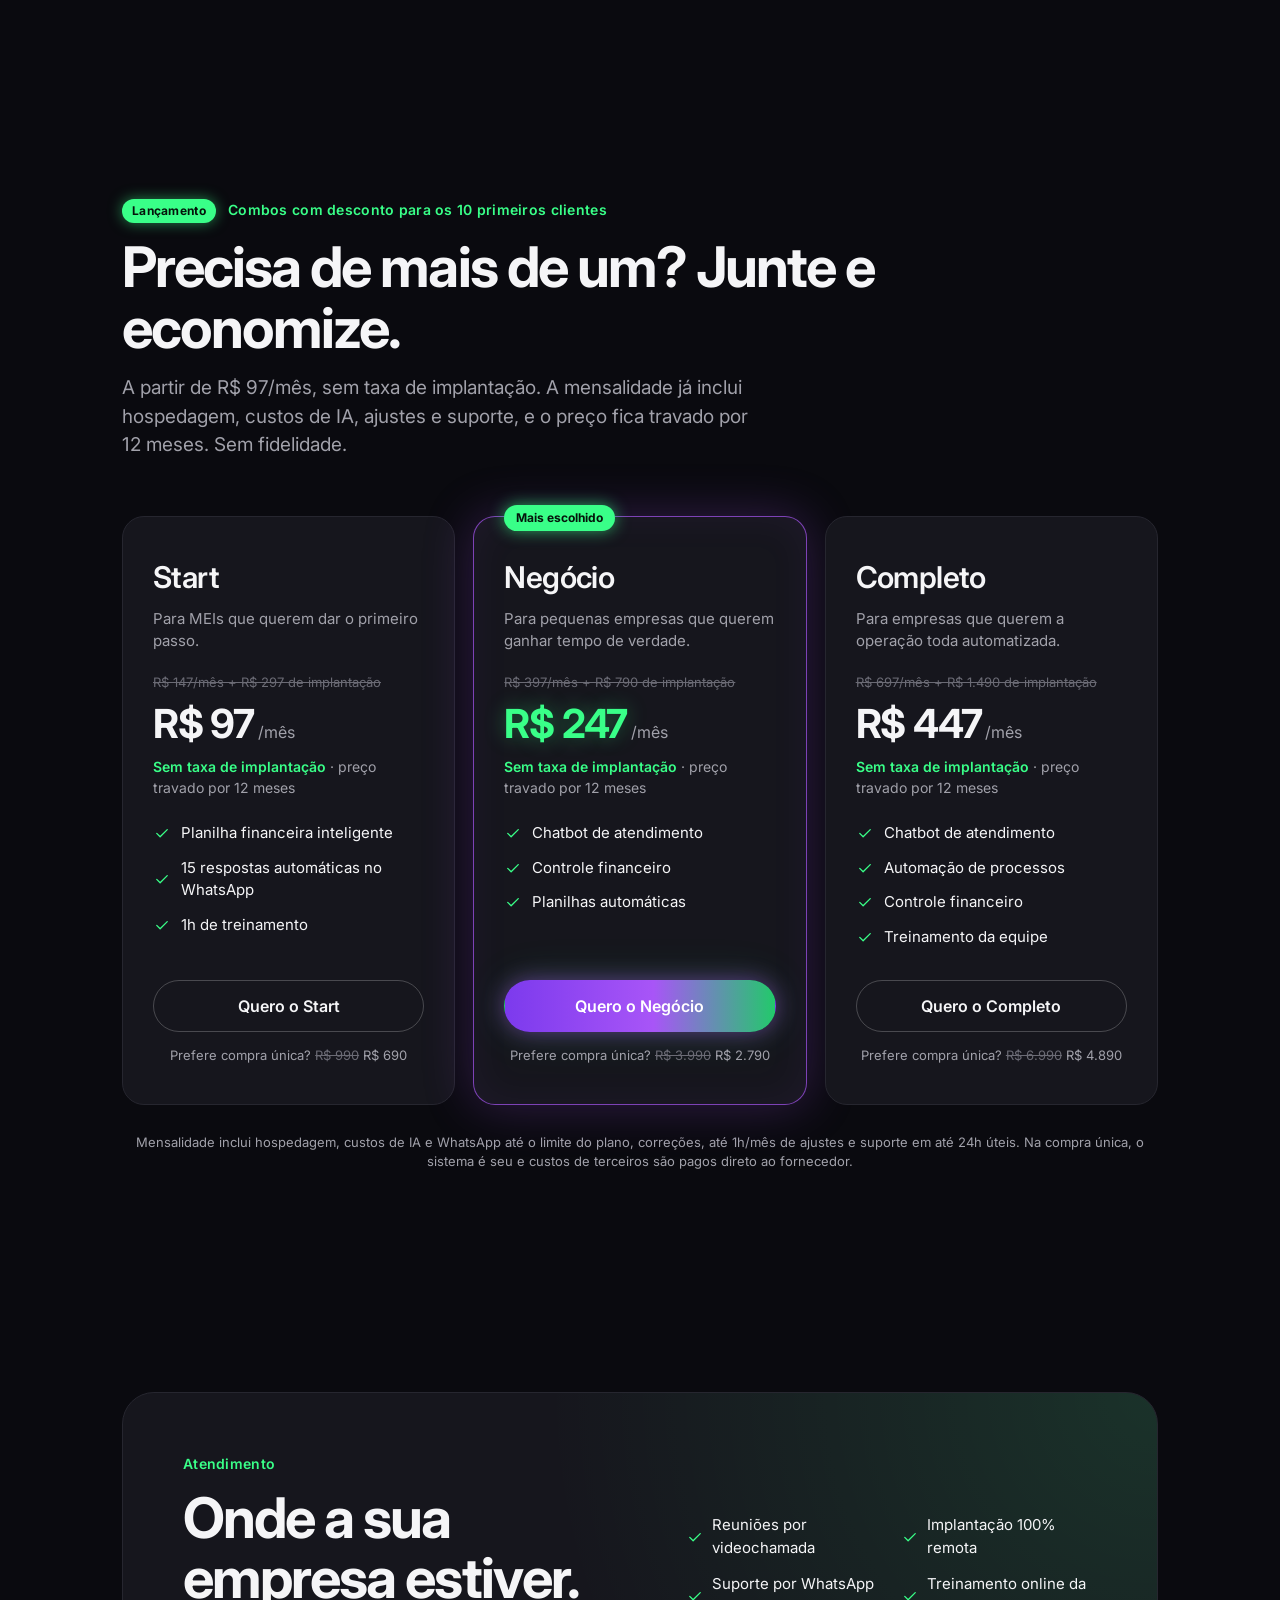
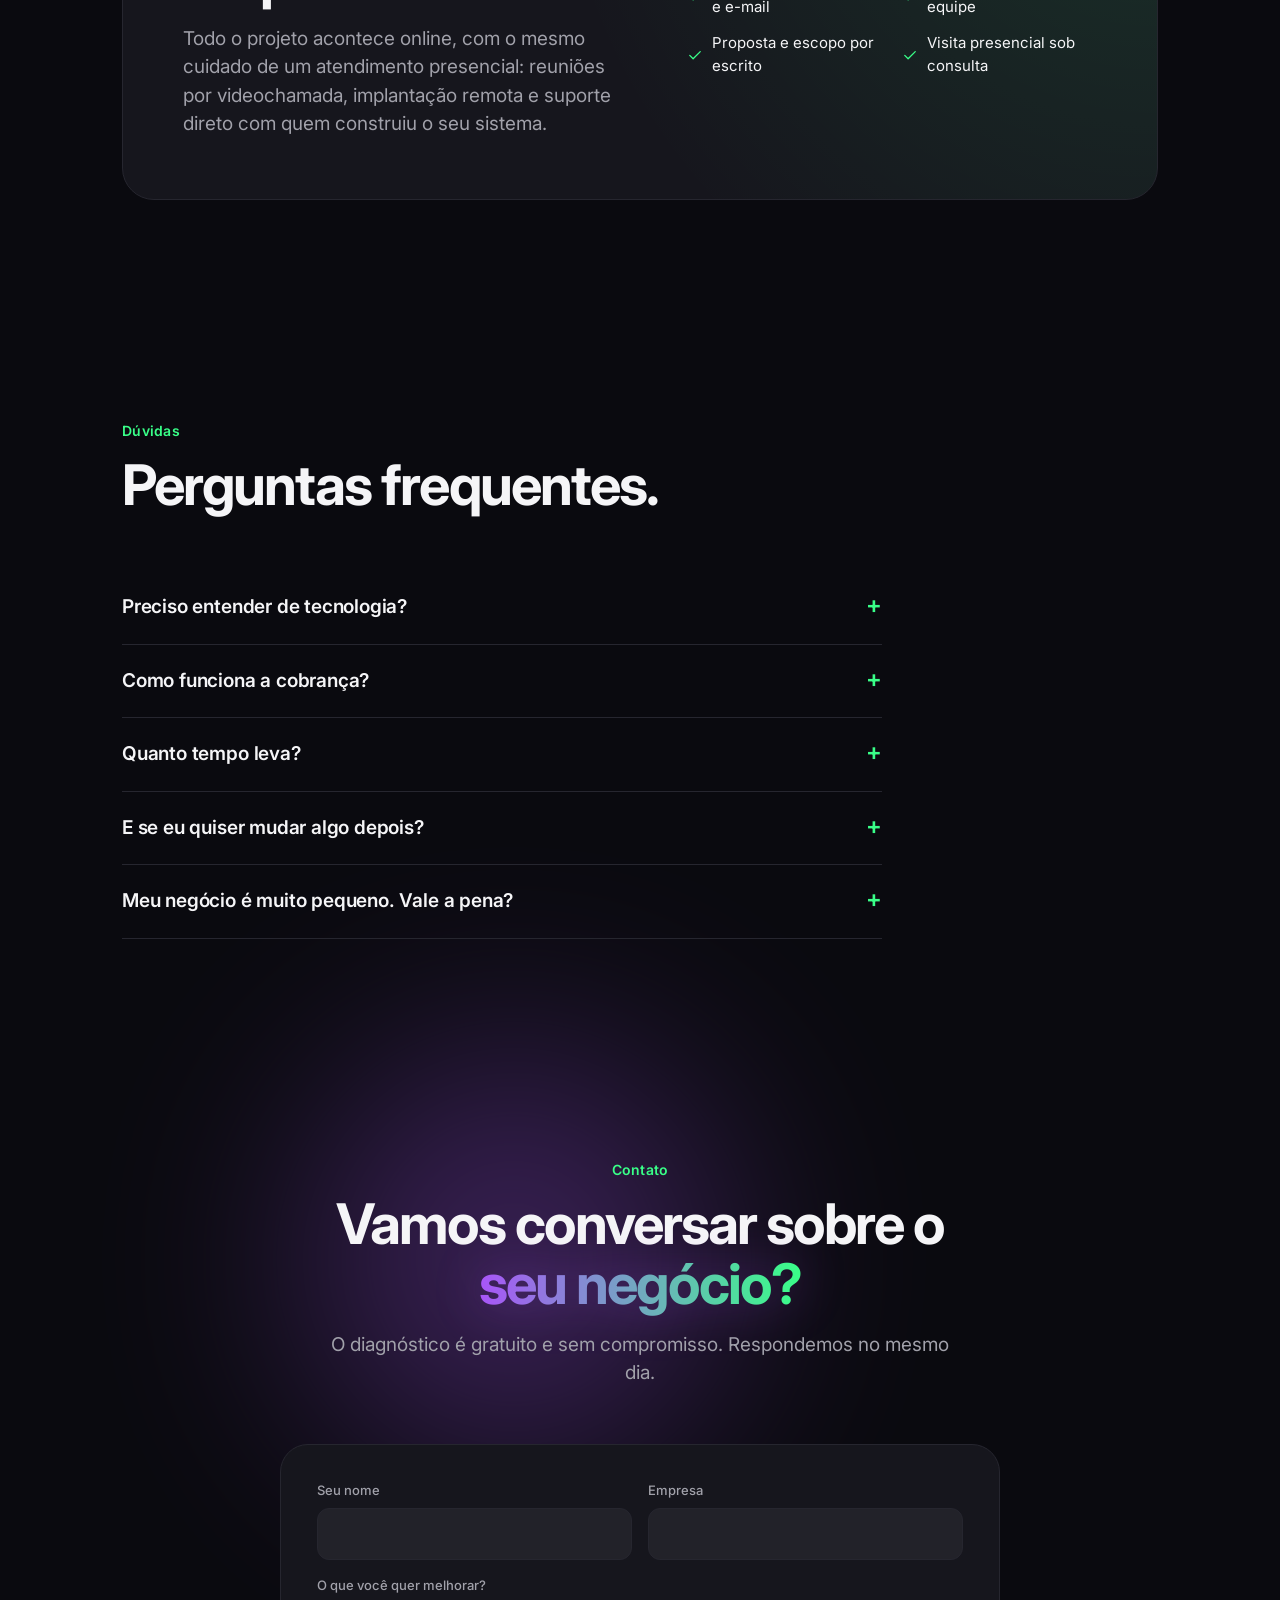
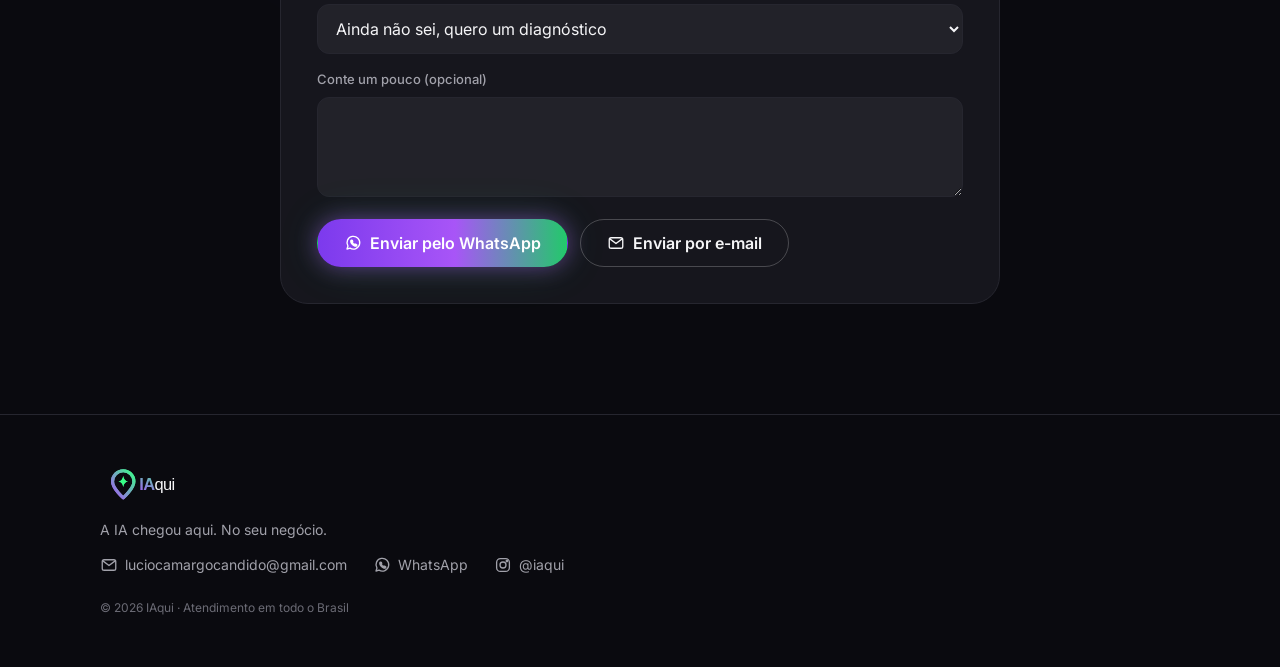
==== commit b46b72e2: "Dá destaque igual a todos os serviços Cada card de serviço mostra o preço inicial e um botão que já " ====
--- a/index.html
+++ b/index.html
@@ -47,7 +47,7 @@
       <nav class="nav-links" aria-label="Principal">
         <a href="#servicos">Serviços</a>
         <a href="#como-funciona">Como funciona</a>
-        <a href="#pacotes">Planos</a>
+        <a href="#pacotes">Combos</a>
         <a href="#atendimento">Atendimento</a>
         <a href="#faq">Dúvidas</a>
       </nav>
@@ -62,7 +62,7 @@
       <div class="glow glow-green"></div>
       <p class="eyebrow reveal">IA sob medida. Sem fidelidade.</p>
       <h1 class="reveal">A IA chegou aqui.<br><span class="grad">No seu negócio.</span></h1>
-      <p class="lead reveal">Chatbots, automações, planilhas inteligentes e conteúdo com IA, feitos sob medida para o seu negócio. A partir de R$ 97/mês, sem taxa de implantação e sem fidelidade.</p>
+      <p class="lead reveal">Atendimento, financeiro, planilhas, conteúdo, gestão e treinamento com inteligência artificial, sob medida para o seu negócio. A partir de R$ 97/mês, sem taxa de implantação e sem fidelidade.</p>
       <div class="cta-row reveal">
         <a href="#contato" class="btn btn-neon">Quero meu diagnóstico grátis</a>
         <a href="#servicos" class="link-arrow">Ver serviços <svg class="ico-sm"><use href="#i-arrow"/></svg></a>
@@ -85,48 +85,80 @@
       <div class="section-head">
         <p class="eyebrow reveal">Serviços</p>
         <h2 class="reveal">Escolha o que a sua empresa precisa.</h2>
-        <p class="sub reveal">Você monta o seu pacote. Comece por um serviço ou junte vários.</p>
+        <p class="sub reveal">Contrate só o que você precisa. Cada serviço funciona sozinho, e se quiser mais de um, os combos saem mais em conta. Valores mensais mais taxa de implantação; no lançamento, os 10 primeiros clientes têm 30% de desconto.</p>
       </div>
       <div class="cards">
         <article class="card reveal">
           <svg class="ico"><use href="#i-chat"/></svg>
           <h3>Chatbot inteligente</h3>
           <p>Um atendente no WhatsApp ou no site que responde clientes a qualquer hora, passa preços e agenda horários.</p>
+          <div class="card-foot">
+            <p class="card-price"><span>a partir de</span> R$ 197<small>/mês</small></p>
+            <a href="#contato" class="card-cta" data-servico="Chatbot inteligente">Quero este <svg class="ico-sm"><use href="#i-arrow"/></svg></a>
+          </div>
         </article>
         <article class="card reveal">
           <svg class="ico"><use href="#i-bolt"/></svg>
           <h3>Automação de atendimento</h3>
           <p>Mensagens de confirmação, lembretes, pós-venda e respostas rápidas funcionando sozinhos.</p>
+          <div class="card-foot">
+            <p class="card-price"><span>a partir de</span> R$ 197<small>/mês</small></p>
+            <a href="#contato" class="card-cta" data-servico="Automação de atendimento">Quero este <svg class="ico-sm"><use href="#i-arrow"/></svg></a>
+          </div>
         </article>
         <article class="card reveal">
           <svg class="ico"><use href="#i-gear"/></svg>
           <h3>Automação de processos</h3>
           <p>Mapeamos a rotina da sua empresa e automatizamos as tarefas repetitivas dos seus sistemas.</p>
+          <div class="card-foot">
+            <p class="card-price"><span>a partir de</span> R$ 297<small>/mês</small></p>
+            <a href="#contato" class="card-cta" data-servico="Automação de processos">Quero este <svg class="ico-sm"><use href="#i-arrow"/></svg></a>
+          </div>
         </article>
         <article class="card reveal">
           <svg class="ico"><use href="#i-spark"/></svg>
           <h3>Conteúdo com IA</h3>
           <p>Posts, legendas, artes e textos para redes sociais, com a cara da sua marca e em muito menos tempo.</p>
+          <div class="card-foot">
+            <p class="card-price"><span>a partir de</span> R$ 497<small>/mês</small></p>
+            <a href="#contato" class="card-cta" data-servico="Conteúdo com IA">Quero este <svg class="ico-sm"><use href="#i-arrow"/></svg></a>
+          </div>
         </article>
         <article class="card reveal">
           <svg class="ico"><use href="#i-grid"/></svg>
           <h3>Gestão interna</h3>
           <p>Controle de estoque, pedidos, tarefas e equipe organizados em um só lugar.</p>
+          <div class="card-foot">
+            <p class="card-price"><span>a partir de</span> R$ 247<small>/mês</small></p>
+            <a href="#contato" class="card-cta" data-servico="Gestão interna">Quero este <svg class="ico-sm"><use href="#i-arrow"/></svg></a>
+          </div>
         </article>
         <article class="card reveal">
           <svg class="ico"><use href="#i-chart"/></svg>
           <h3>Financeiro</h3>
           <p>Fluxo de caixa, contas a pagar e a receber e relatórios claros para você decidir com segurança.</p>
+          <div class="card-foot">
+            <p class="card-price"><span>a partir de</span> R$ 197<small>/mês</small></p>
+            <a href="#contato" class="card-cta" data-servico="Financeiro">Quero este <svg class="ico-sm"><use href="#i-arrow"/></svg></a>
+          </div>
         </article>
         <article class="card reveal">
           <svg class="ico"><use href="#i-table"/></svg>
           <h3>Planilhas inteligentes</h3>
           <p>Planilhas que calculam, organizam e geram relatórios sozinhas. Chega de copiar e colar.</p>
+          <div class="card-foot">
+            <p class="card-price"><span>a partir de</span> R$ 390<small> pagamento único</small></p>
+            <a href="#contato" class="card-cta" data-servico="Planilhas inteligentes">Quero este <svg class="ico-sm"><use href="#i-arrow"/></svg></a>
+          </div>
         </article>
         <article class="card reveal">
           <svg class="ico"><use href="#i-grad"/></svg>
           <h3>Treinamento em IA</h3>
           <p>Ensinamos você e sua equipe a usar IA no dia a dia, na prática e sem complicação.</p>
+          <div class="card-foot">
+            <p class="card-price"><span>a partir de</span> R$ 197<small> por pessoa</small></p>
+            <a href="#contato" class="card-cta" data-servico="Treinamento em IA">Quero este <svg class="ico-sm"><use href="#i-arrow"/></svg></a>
+          </div>
         </article>
       </div>
     </section>
@@ -164,8 +196,8 @@
     <!-- PACOTES -->
     <section class="section" id="pacotes">
       <div class="section-head">
-        <p class="eyebrow reveal"><span class="launch">Lançamento</span> Condição especial para os 10 primeiros clientes</p>
-        <h2 class="reveal">Comece pequeno. Cancele quando quiser.</h2>
+        <p class="eyebrow reveal"><span class="launch">Lançamento</span> Combos com desconto para os 10 primeiros clientes</p>
+        <h2 class="reveal">Precisa de mais de um? Junte e economize.</h2>
         <p class="sub reveal">A partir de R$ 97/mês, sem taxa de implantação. A mensalidade já inclui hospedagem, custos de IA, ajustes e suporte, e o preço fica travado por 12 meses. Sem fidelidade.</p>
       </div>
       <div class="plans">
--- a/style.css
+++ b/style.css
@@ -108,7 +108,14 @@
 .card:hover { border-color: rgba(168,85,247,.55); transform: translateY(-4px); box-shadow: 0 0 40px rgba(168,85,247,.18); }
 .card .ico { color: var(--purple-soft); margin-bottom: 22px; filter: drop-shadow(0 0 8px rgba(168,85,247,.6)); }
 .card:nth-child(even) .ico { color: var(--green); filter: drop-shadow(0 0 8px rgba(57,255,136,.55)); }
+.card { display: flex; flex-direction: column; }
 .card p { color: var(--muted); font-size: 15px; margin-top: 10px; }
+.card-foot { margin-top: auto; padding-top: 20px; display: grid; gap: 10px; }
+.card .card-price { color: var(--text); font-size: 18px; font-weight: 700; letter-spacing: -0.01em; margin-top: 0; }
+.card-price span { display: block; color: var(--muted); font-size: 12px; font-weight: 500; }
+.card-price small { color: var(--muted); font-size: 13px; font-weight: 500; }
+.card-cta { display: inline-flex; align-items: center; gap: 6px; color: var(--green); font-size: 14px; font-weight: 600; }
+.card-cta:hover { text-decoration: underline; }
 
 /* Passos */
 .steps { list-style: none; display: grid; grid-template-columns: repeat(4, 1fr); gap: 18px; counter-reset: s; }
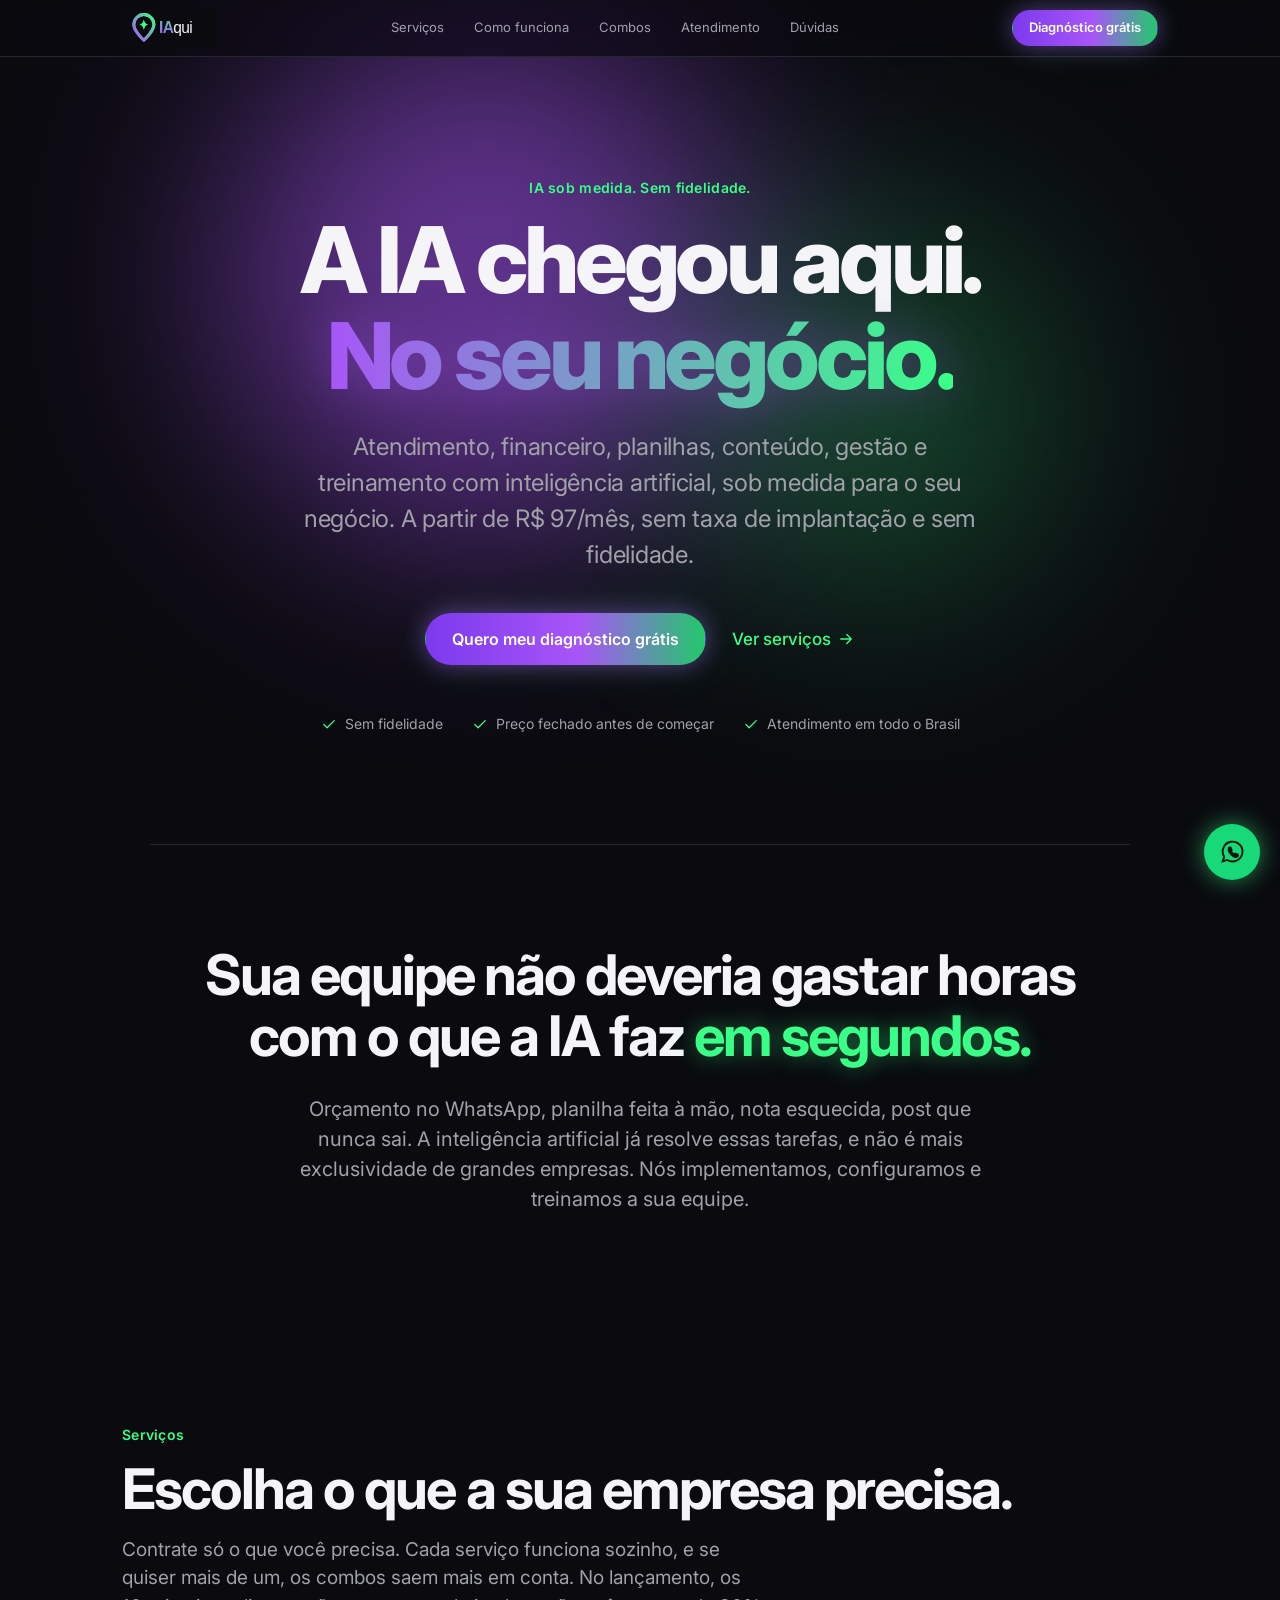
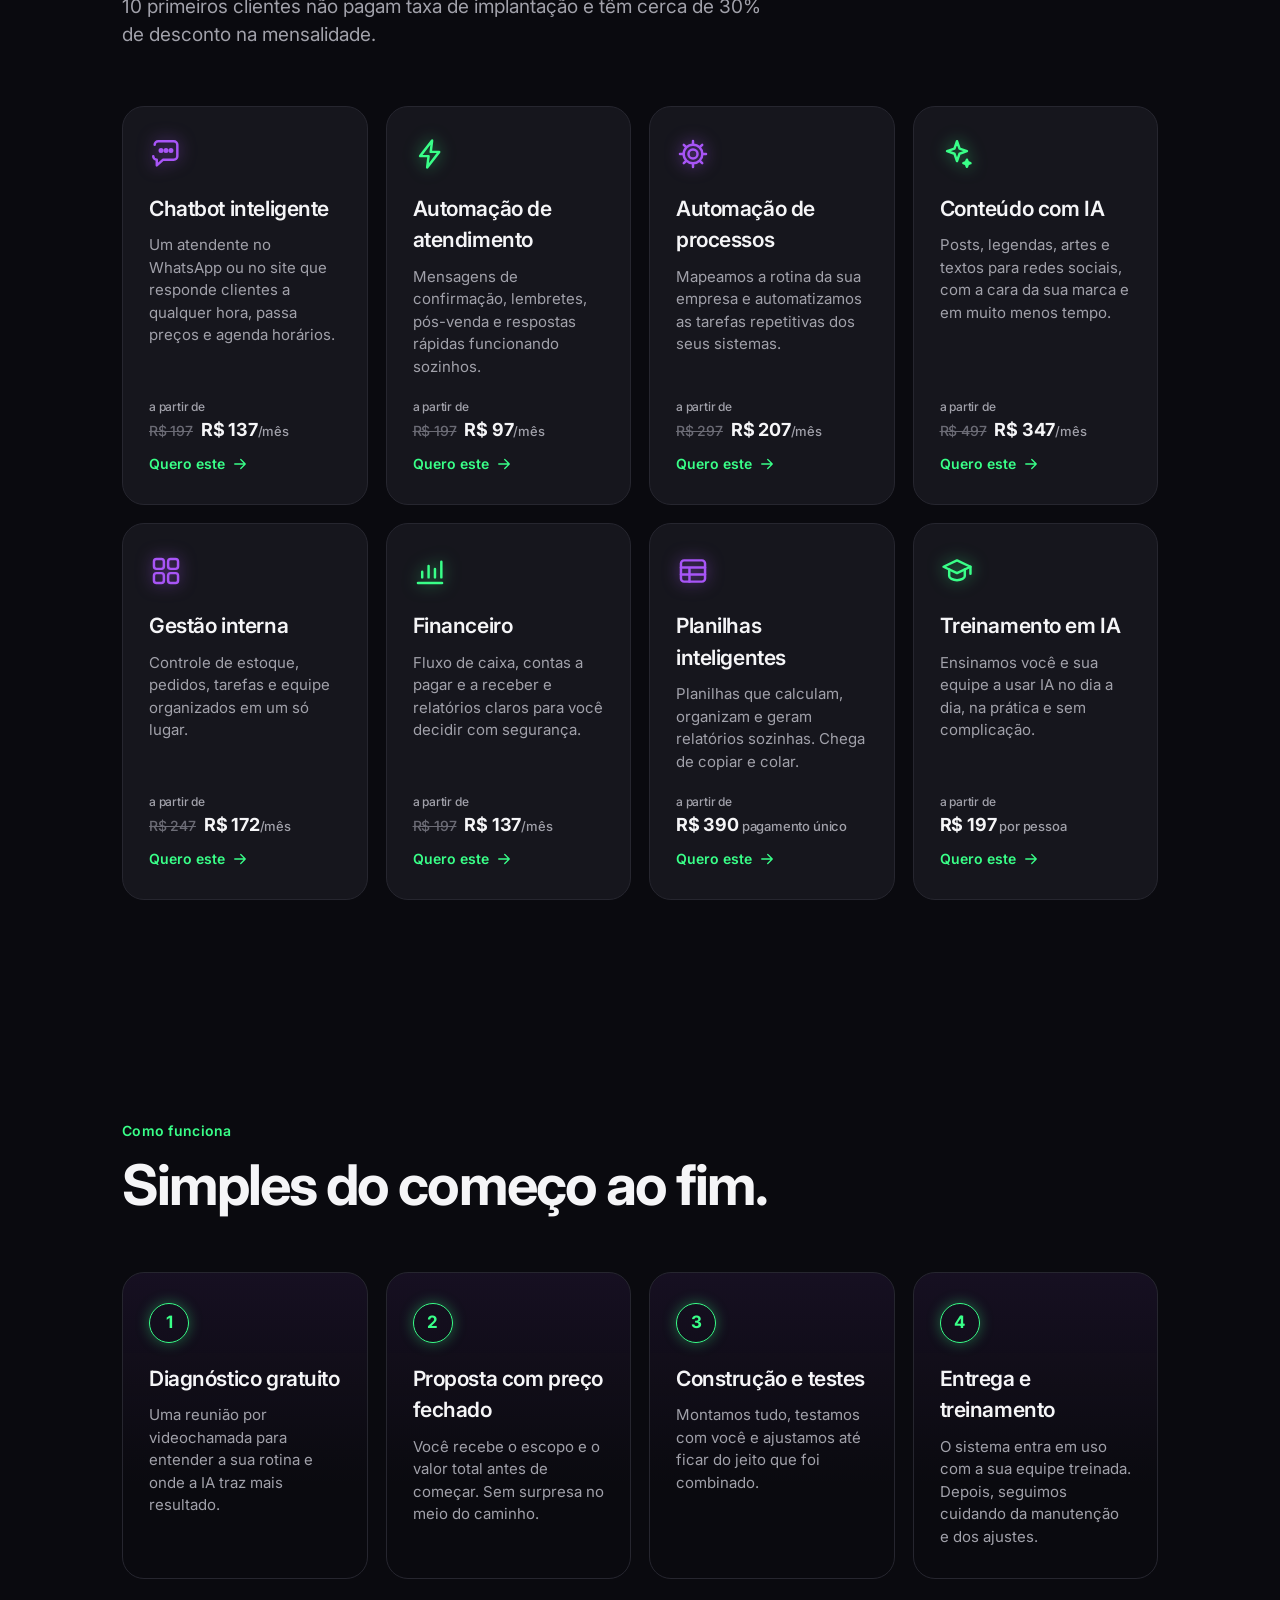
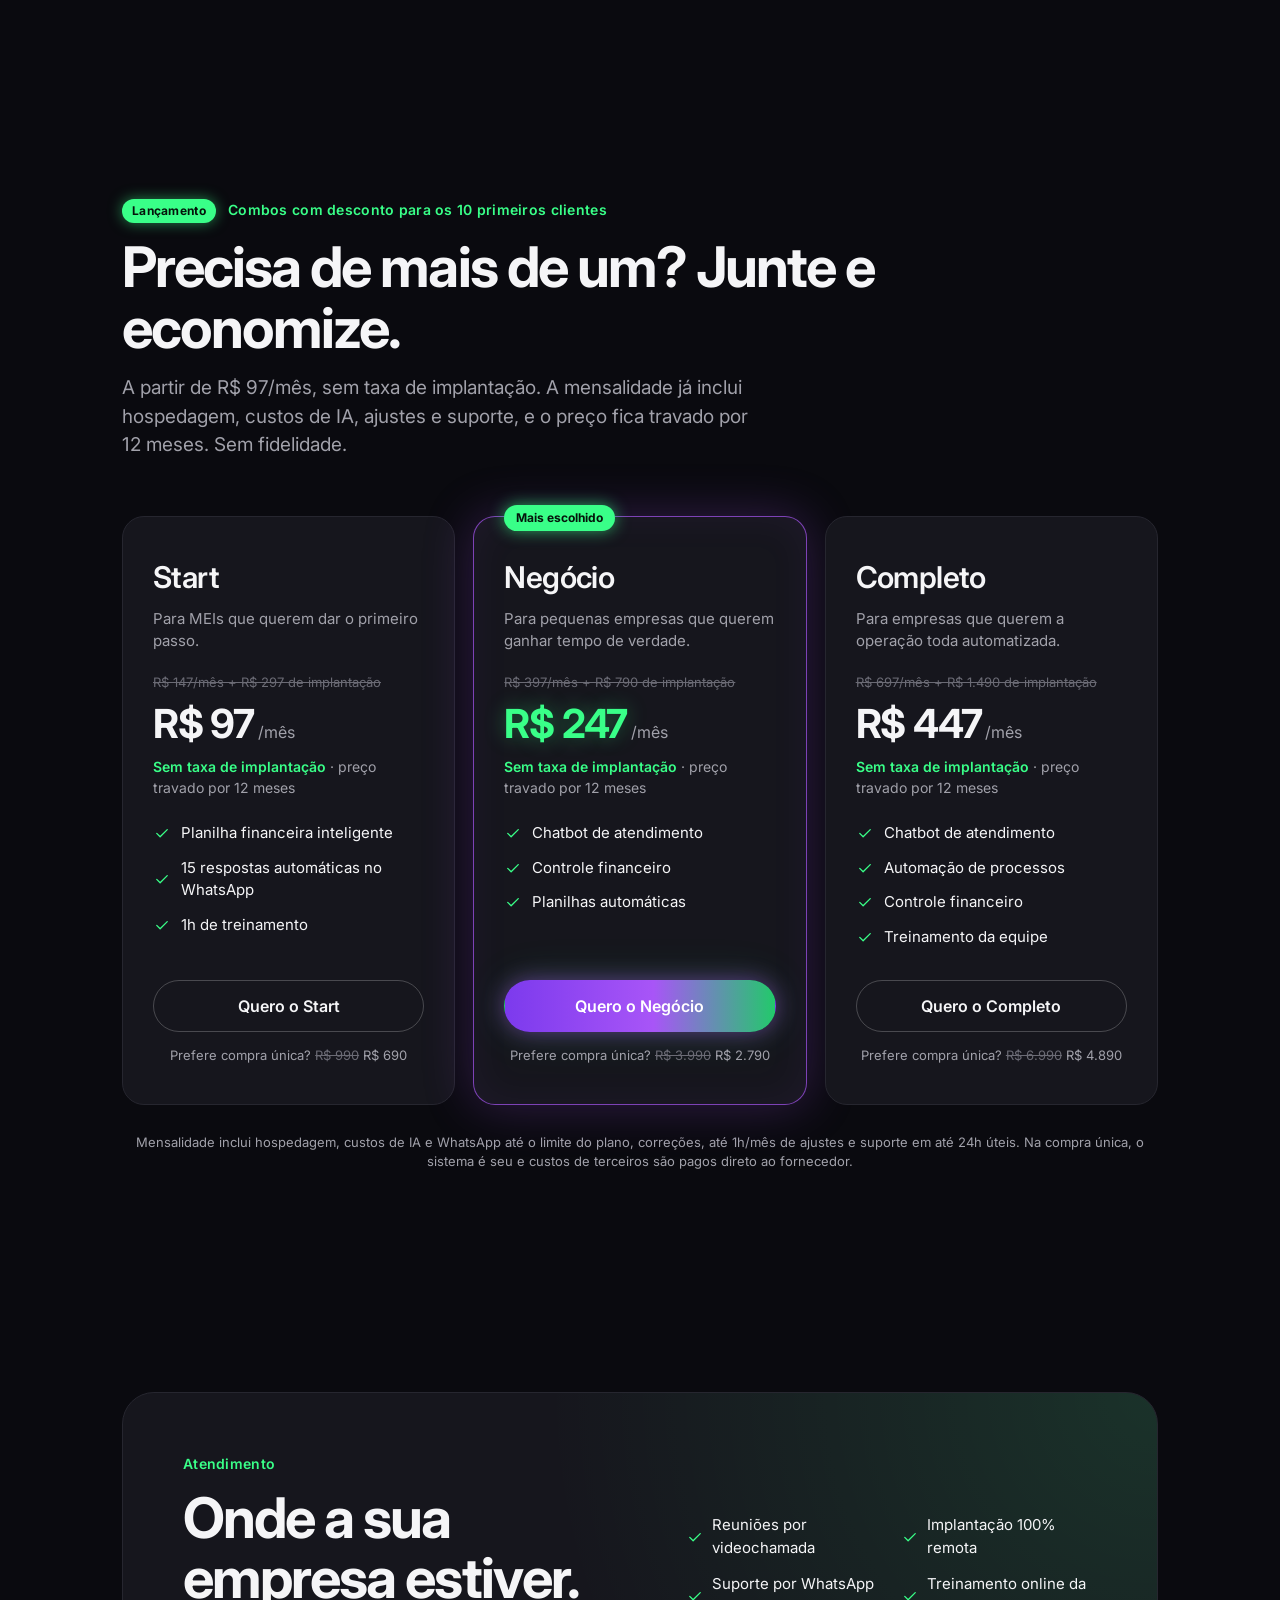
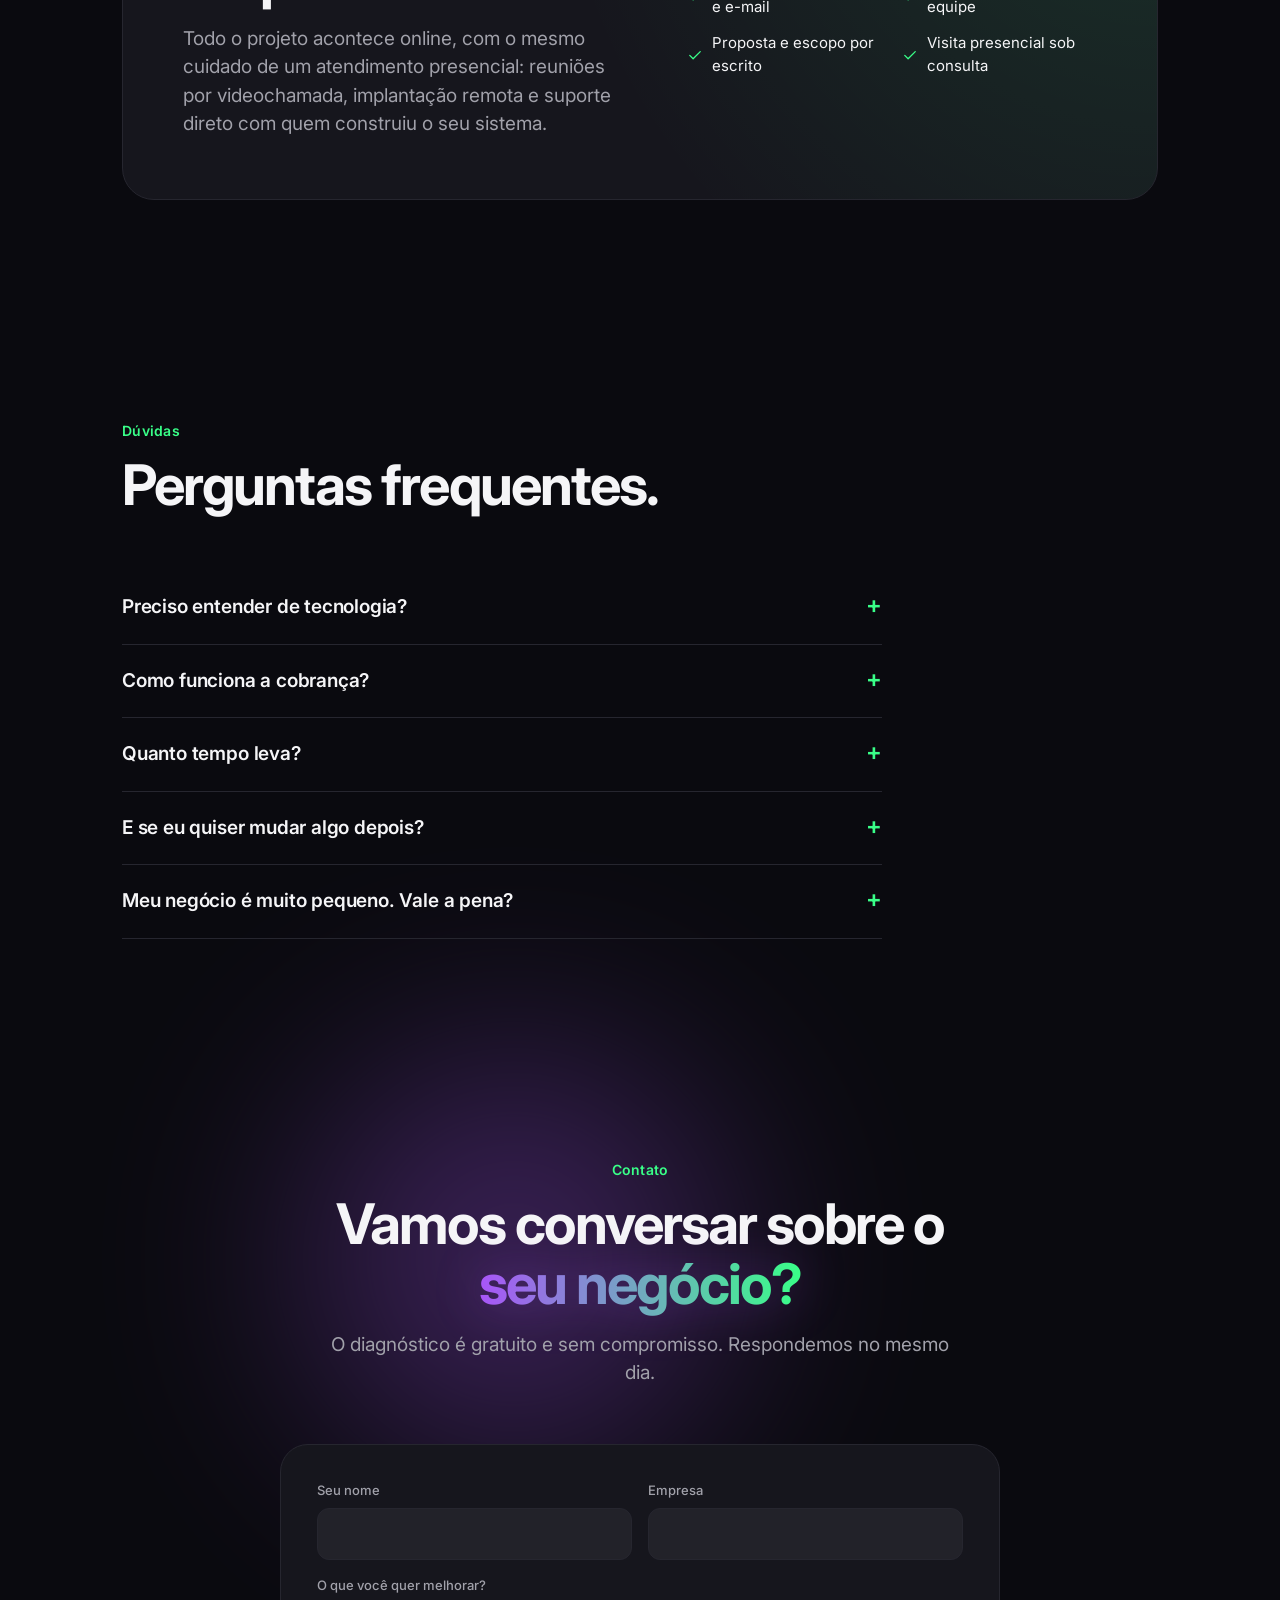
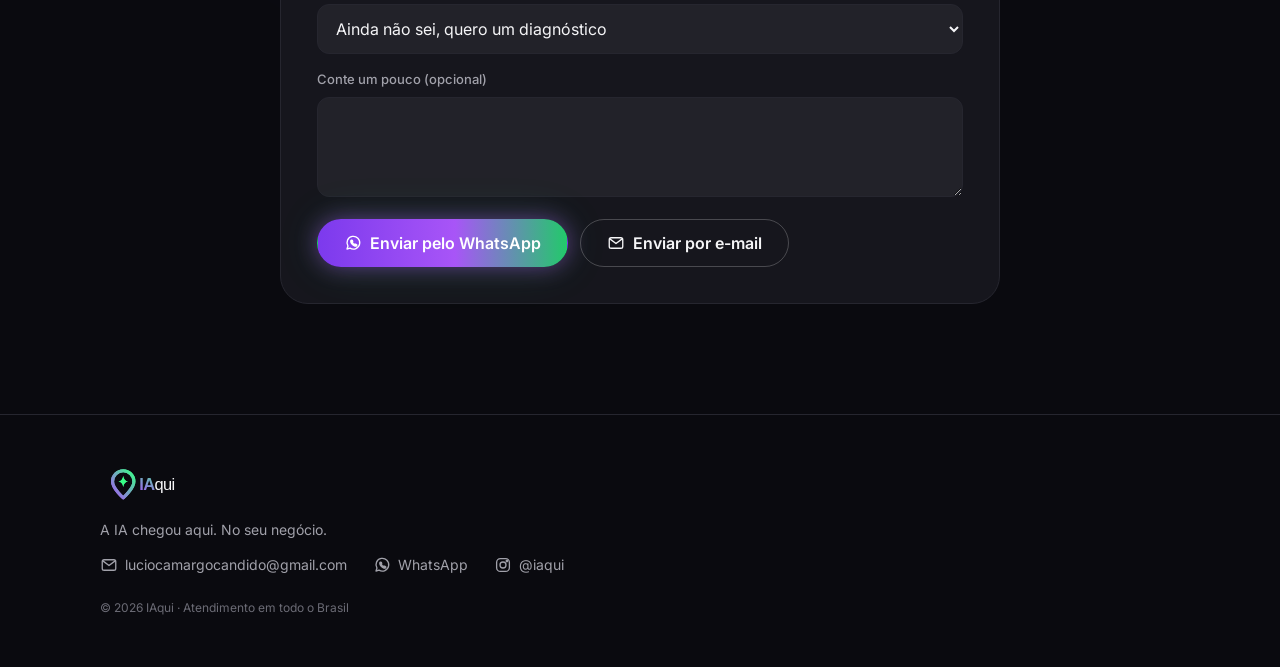
==== commit 8d76be0e: "Aplica preço de lançamento aos serviços avulsos Co-Authored-By: Claude Opus 5.5 <noreply@anthropic.c" ====
--- a/index.html
+++ b/index.html
@@ -85,7 +85,7 @@
       <div class="section-head">
         <p class="eyebrow reveal">Serviços</p>
         <h2 class="reveal">Escolha o que a sua empresa precisa.</h2>
-        <p class="sub reveal">Contrate só o que você precisa. Cada serviço funciona sozinho, e se quiser mais de um, os combos saem mais em conta. Valores mensais mais taxa de implantação; no lançamento, os 10 primeiros clientes têm 30% de desconto.</p>
+        <p class="sub reveal">Contrate só o que você precisa. Cada serviço funciona sozinho, e se quiser mais de um, os combos saem mais em conta. No lançamento, os 10 primeiros clientes não pagam taxa de implantação e têm cerca de 30% de desconto na mensalidade.</p>
       </div>
       <div class="cards">
         <article class="card reveal">
@@ -93,7 +93,7 @@
           <h3>Chatbot inteligente</h3>
           <p>Um atendente no WhatsApp ou no site que responde clientes a qualquer hora, passa preços e agenda horários.</p>
           <div class="card-foot">
-            <p class="card-price"><span>a partir de</span> R$ 197<small>/mês</small></p>
+            <p class="card-price"><span>a partir de</span> <s>R$ 197</s> R$ 137<small>/mês</small></p>
             <a href="#contato" class="card-cta" data-servico="Chatbot inteligente">Quero este <svg class="ico-sm"><use href="#i-arrow"/></svg></a>
           </div>
         </article>
@@ -102,7 +102,7 @@
           <h3>Automação de atendimento</h3>
           <p>Mensagens de confirmação, lembretes, pós-venda e respostas rápidas funcionando sozinhos.</p>
           <div class="card-foot">
-            <p class="card-price"><span>a partir de</span> R$ 197<small>/mês</small></p>
+            <p class="card-price"><span>a partir de</span> <s>R$ 197</s> R$ 97<small>/mês</small></p>
             <a href="#contato" class="card-cta" data-servico="Automação de atendimento">Quero este <svg class="ico-sm"><use href="#i-arrow"/></svg></a>
           </div>
         </article>
@@ -111,7 +111,7 @@
           <h3>Automação de processos</h3>
           <p>Mapeamos a rotina da sua empresa e automatizamos as tarefas repetitivas dos seus sistemas.</p>
           <div class="card-foot">
-            <p class="card-price"><span>a partir de</span> R$ 297<small>/mês</small></p>
+            <p class="card-price"><span>a partir de</span> <s>R$ 297</s> R$ 207<small>/mês</small></p>
             <a href="#contato" class="card-cta" data-servico="Automação de processos">Quero este <svg class="ico-sm"><use href="#i-arrow"/></svg></a>
           </div>
         </article>
@@ -120,7 +120,7 @@
           <h3>Conteúdo com IA</h3>
           <p>Posts, legendas, artes e textos para redes sociais, com a cara da sua marca e em muito menos tempo.</p>
           <div class="card-foot">
-            <p class="card-price"><span>a partir de</span> R$ 497<small>/mês</small></p>
+            <p class="card-price"><span>a partir de</span> <s>R$ 497</s> R$ 347<small>/mês</small></p>
             <a href="#contato" class="card-cta" data-servico="Conteúdo com IA">Quero este <svg class="ico-sm"><use href="#i-arrow"/></svg></a>
           </div>
         </article>
@@ -129,7 +129,7 @@
           <h3>Gestão interna</h3>
           <p>Controle de estoque, pedidos, tarefas e equipe organizados em um só lugar.</p>
           <div class="card-foot">
-            <p class="card-price"><span>a partir de</span> R$ 247<small>/mês</small></p>
+            <p class="card-price"><span>a partir de</span> <s>R$ 247</s> R$ 172<small>/mês</small></p>
             <a href="#contato" class="card-cta" data-servico="Gestão interna">Quero este <svg class="ico-sm"><use href="#i-arrow"/></svg></a>
           </div>
         </article>
@@ -138,7 +138,7 @@
           <h3>Financeiro</h3>
           <p>Fluxo de caixa, contas a pagar e a receber e relatórios claros para você decidir com segurança.</p>
           <div class="card-foot">
-            <p class="card-price"><span>a partir de</span> R$ 197<small>/mês</small></p>
+            <p class="card-price"><span>a partir de</span> <s>R$ 197</s> R$ 137<small>/mês</small></p>
             <a href="#contato" class="card-cta" data-servico="Financeiro">Quero este <svg class="ico-sm"><use href="#i-arrow"/></svg></a>
           </div>
         </article>
--- a/style.css
+++ b/style.css
@@ -113,6 +113,7 @@
 .card-foot { margin-top: auto; padding-top: 20px; display: grid; gap: 10px; }
 .card .card-price { color: var(--text); font-size: 18px; font-weight: 700; letter-spacing: -0.01em; margin-top: 0; }
 .card-price span { display: block; color: var(--muted); font-size: 12px; font-weight: 500; }
+.card-price s { color: #6b6b75; font-size: 14px; font-weight: 500; margin-right: 4px; }
 .card-price small { color: var(--muted); font-size: 13px; font-weight: 500; }
 .card-cta { display: inline-flex; align-items: center; gap: 6px; color: var(--green); font-size: 14px; font-weight: 600; }
 .card-cta:hover { text-decoration: underline; }
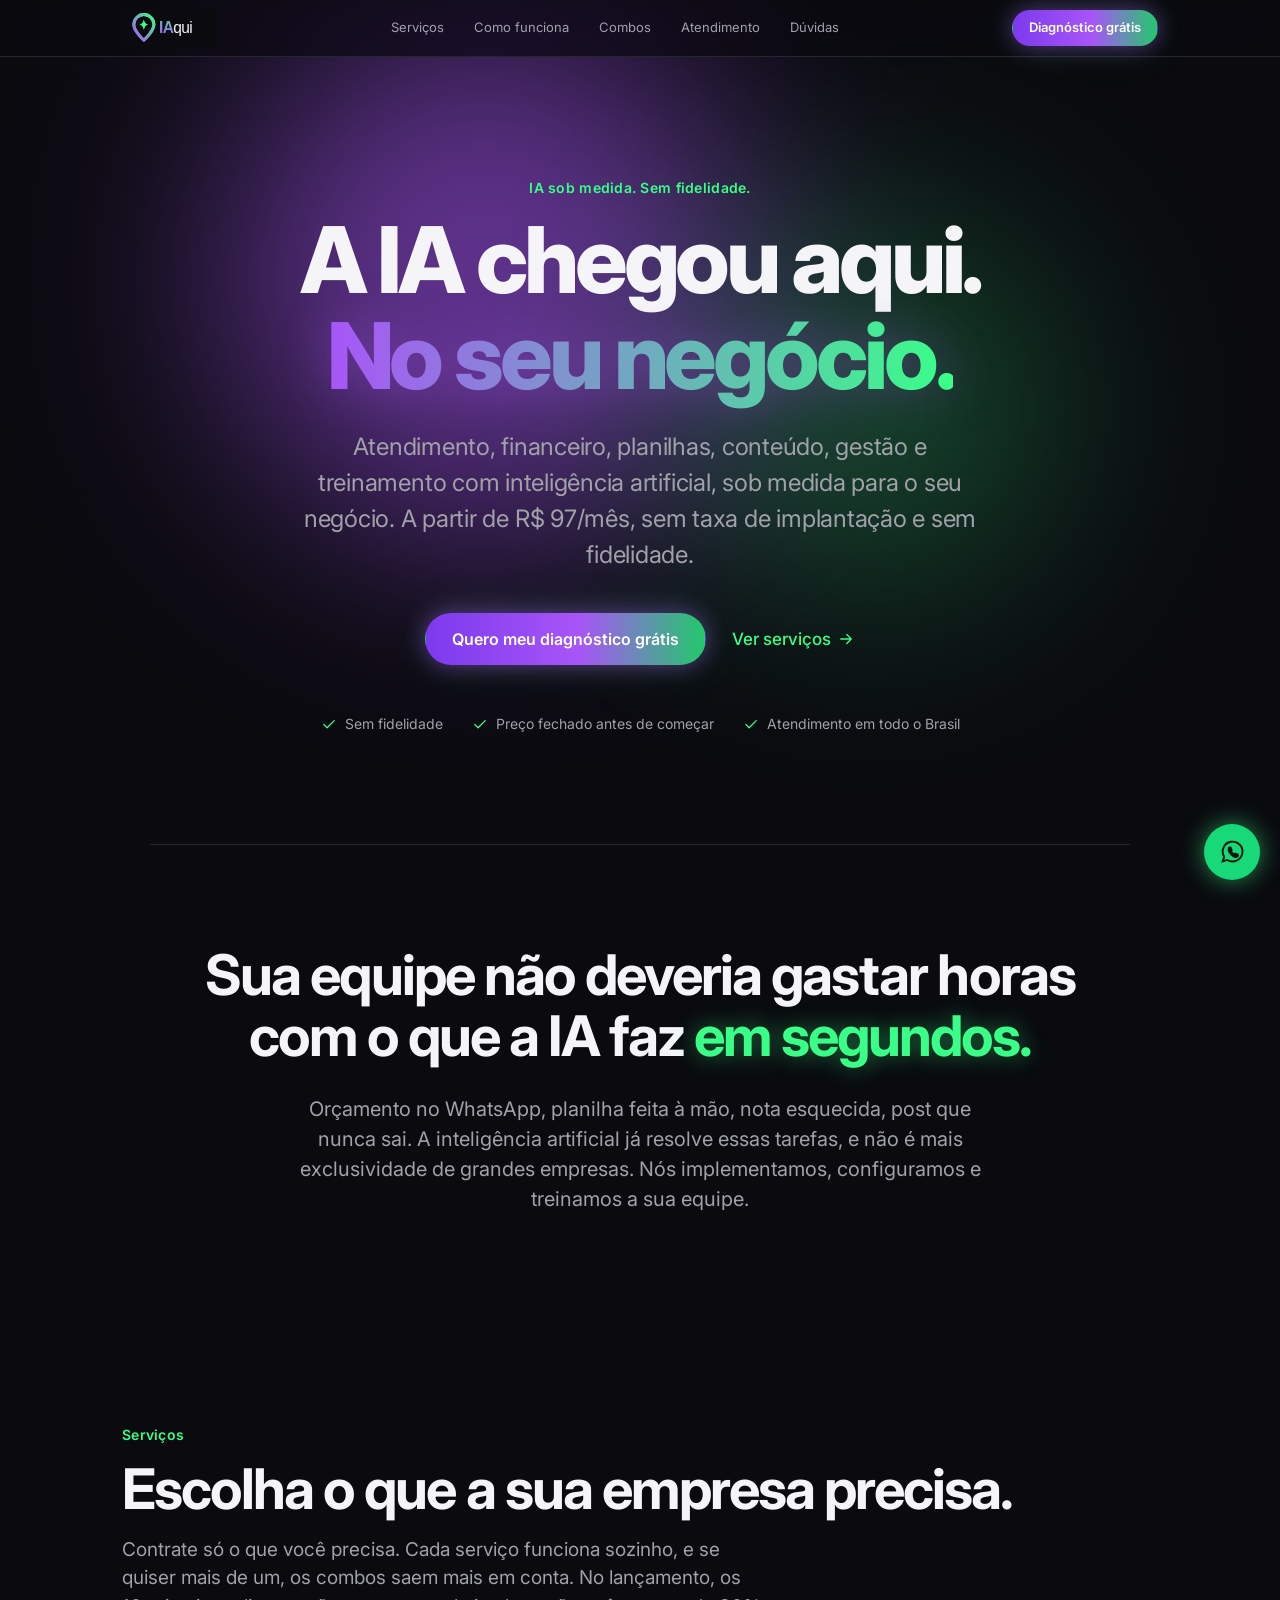
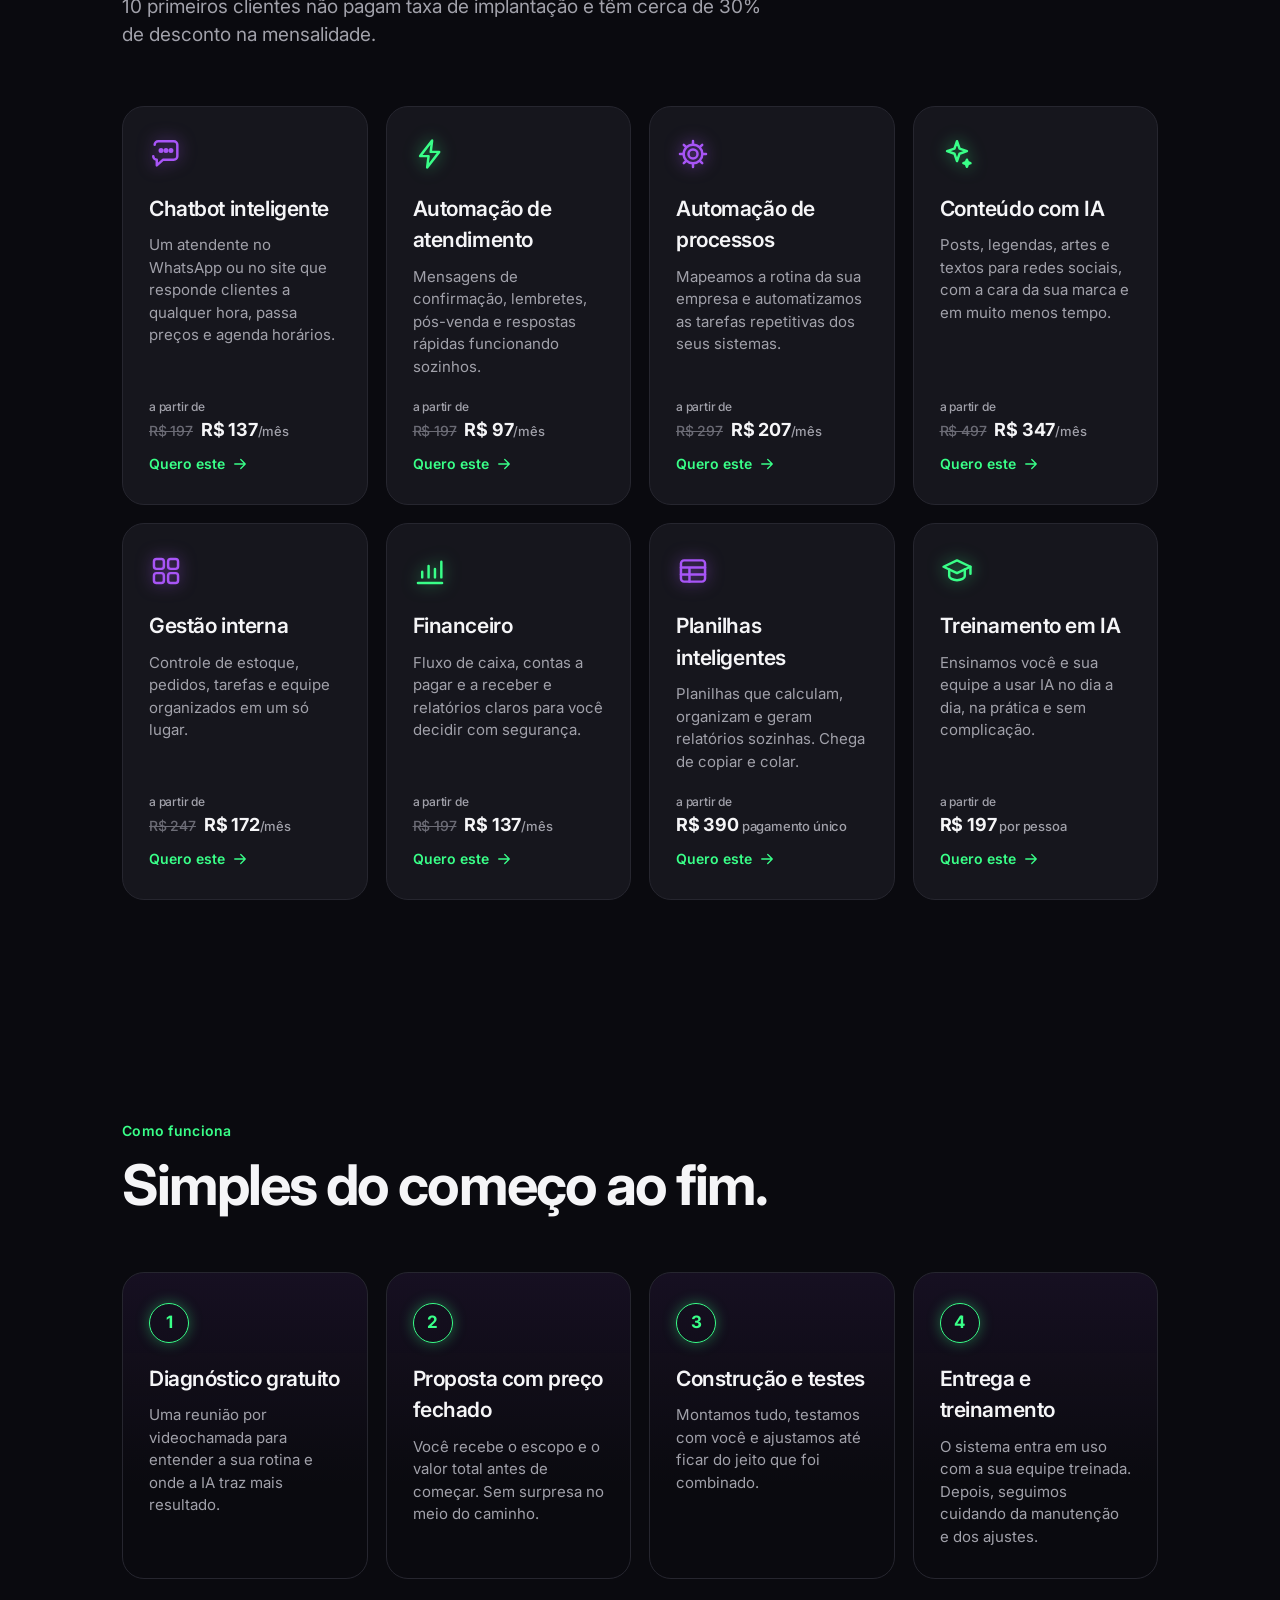
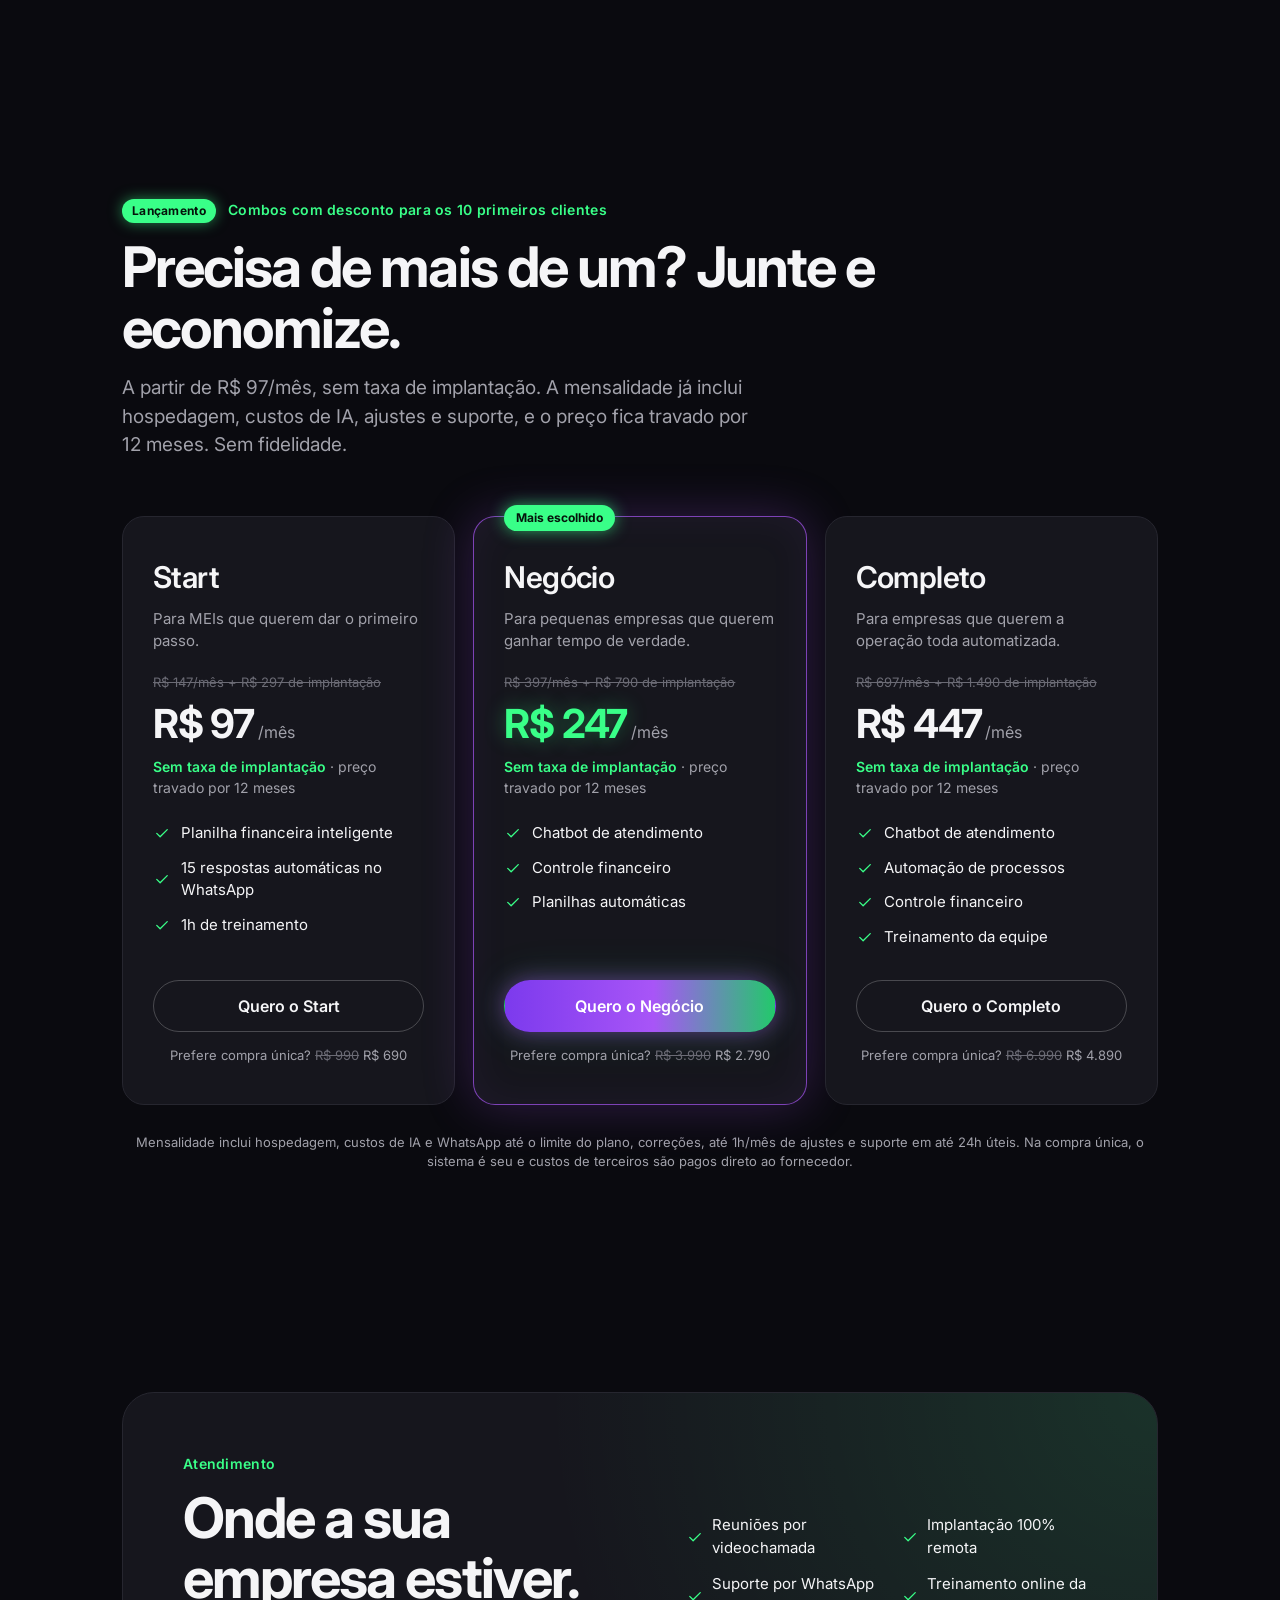
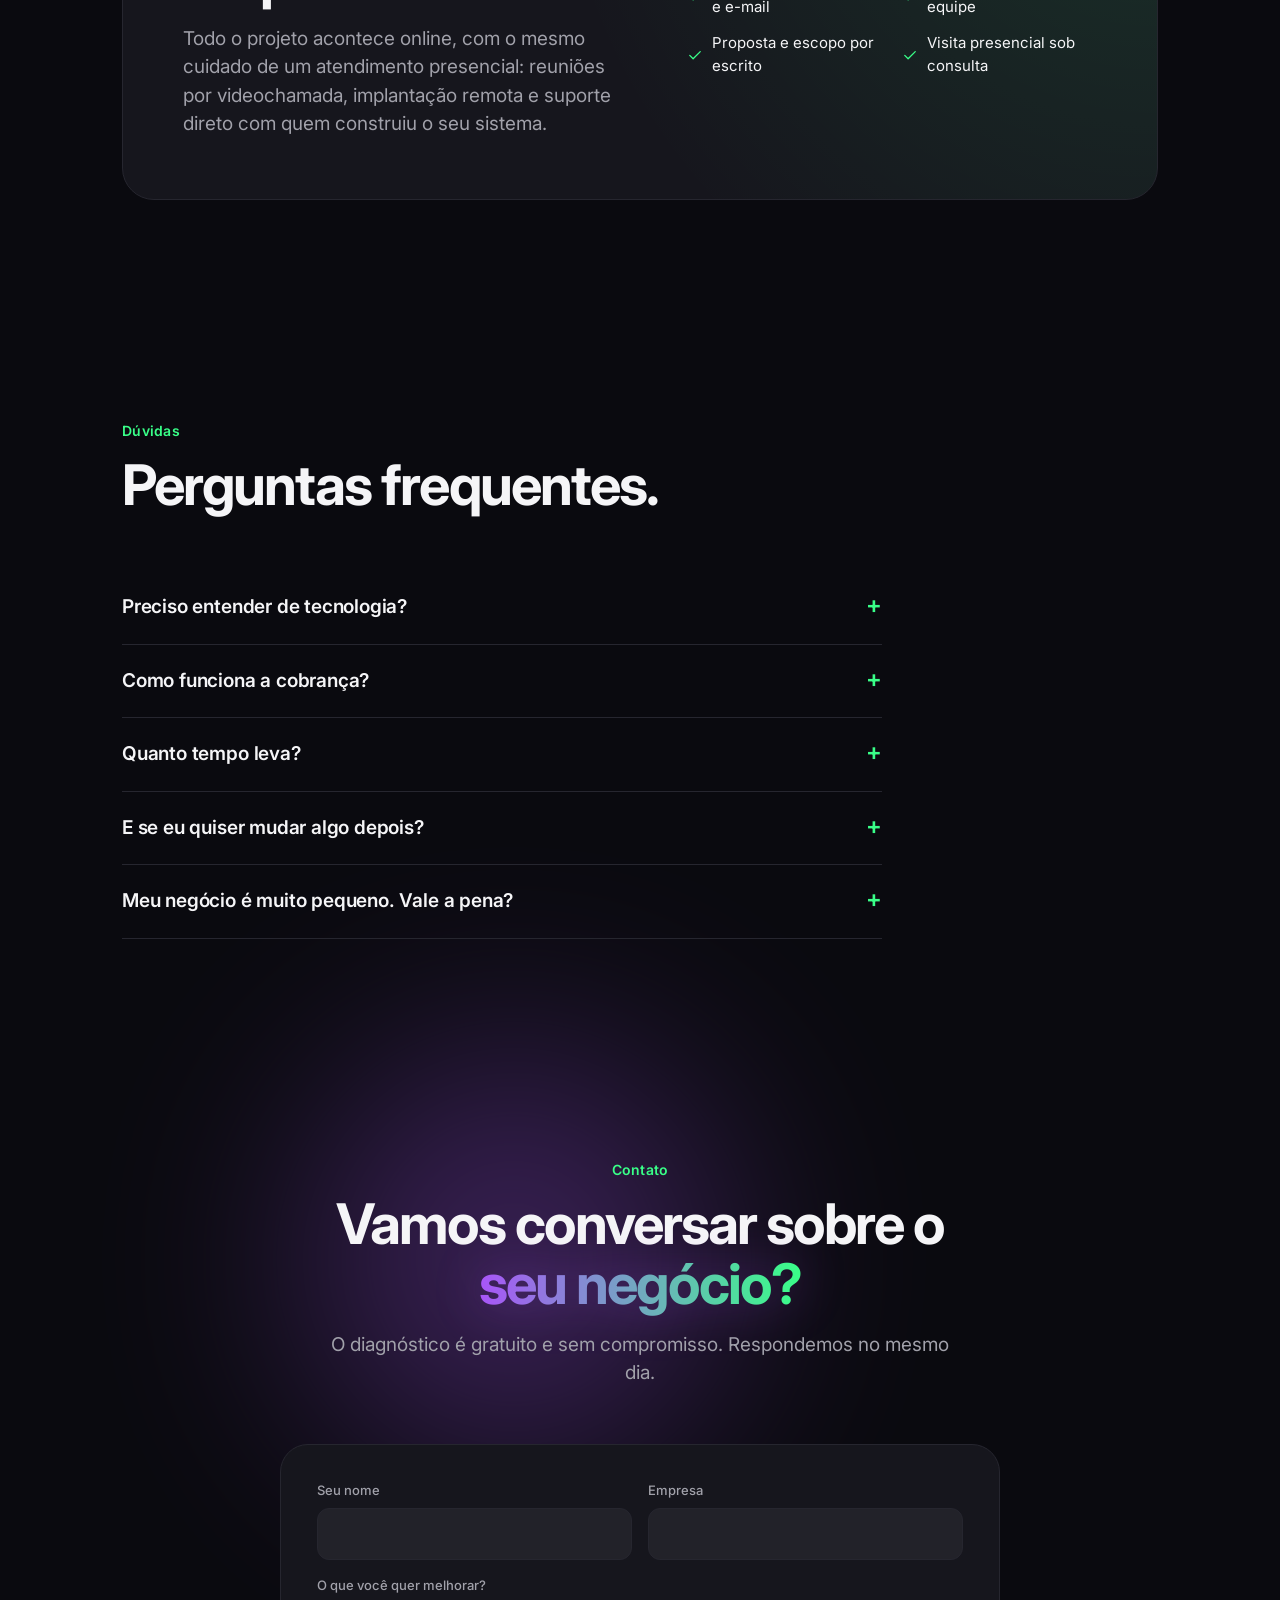
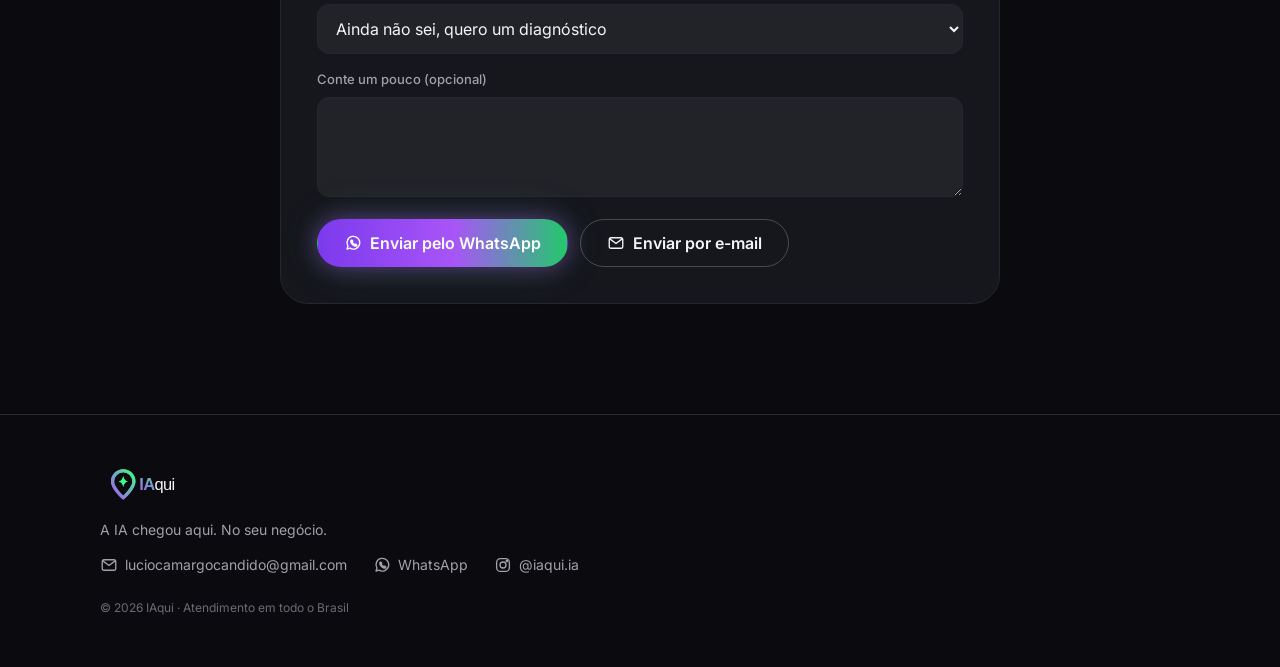
==== commit 236d28d6: "Atualiza o Instagram para @iaqui.ia Co-Authored-By: Claude Opus 5.5 <noreply@anthropic.com> Claude-S" ====
--- a/index.html
+++ b/index.html
@@ -351,7 +351,7 @@
       <div class="footer-links">
         <a href="mailto:luciocamargocandido@gmail.com"><svg class="ico-sm"><use href="#i-mail"/></svg> luciocamargocandido@gmail.com</a>
         <a href="#" data-wa-link><svg class="ico-sm"><use href="#i-wa"/></svg> WhatsApp</a>
-        <a href="https://instagram.com/iaqui" target="_blank" rel="noopener"><svg class="ico-sm"><use href="#i-ig"/></svg> @iaqui</a>
+        <a href="https://www.instagram.com/iaqui.ia/" target="_blank" rel="noopener"><svg class="ico-sm"><use href="#i-ig"/></svg> @iaqui.ia</a>
       </div>
       <p class="copy">© <span id="ano">2026</span> IAqui · Atendimento em todo o Brasil</p>
     </div>
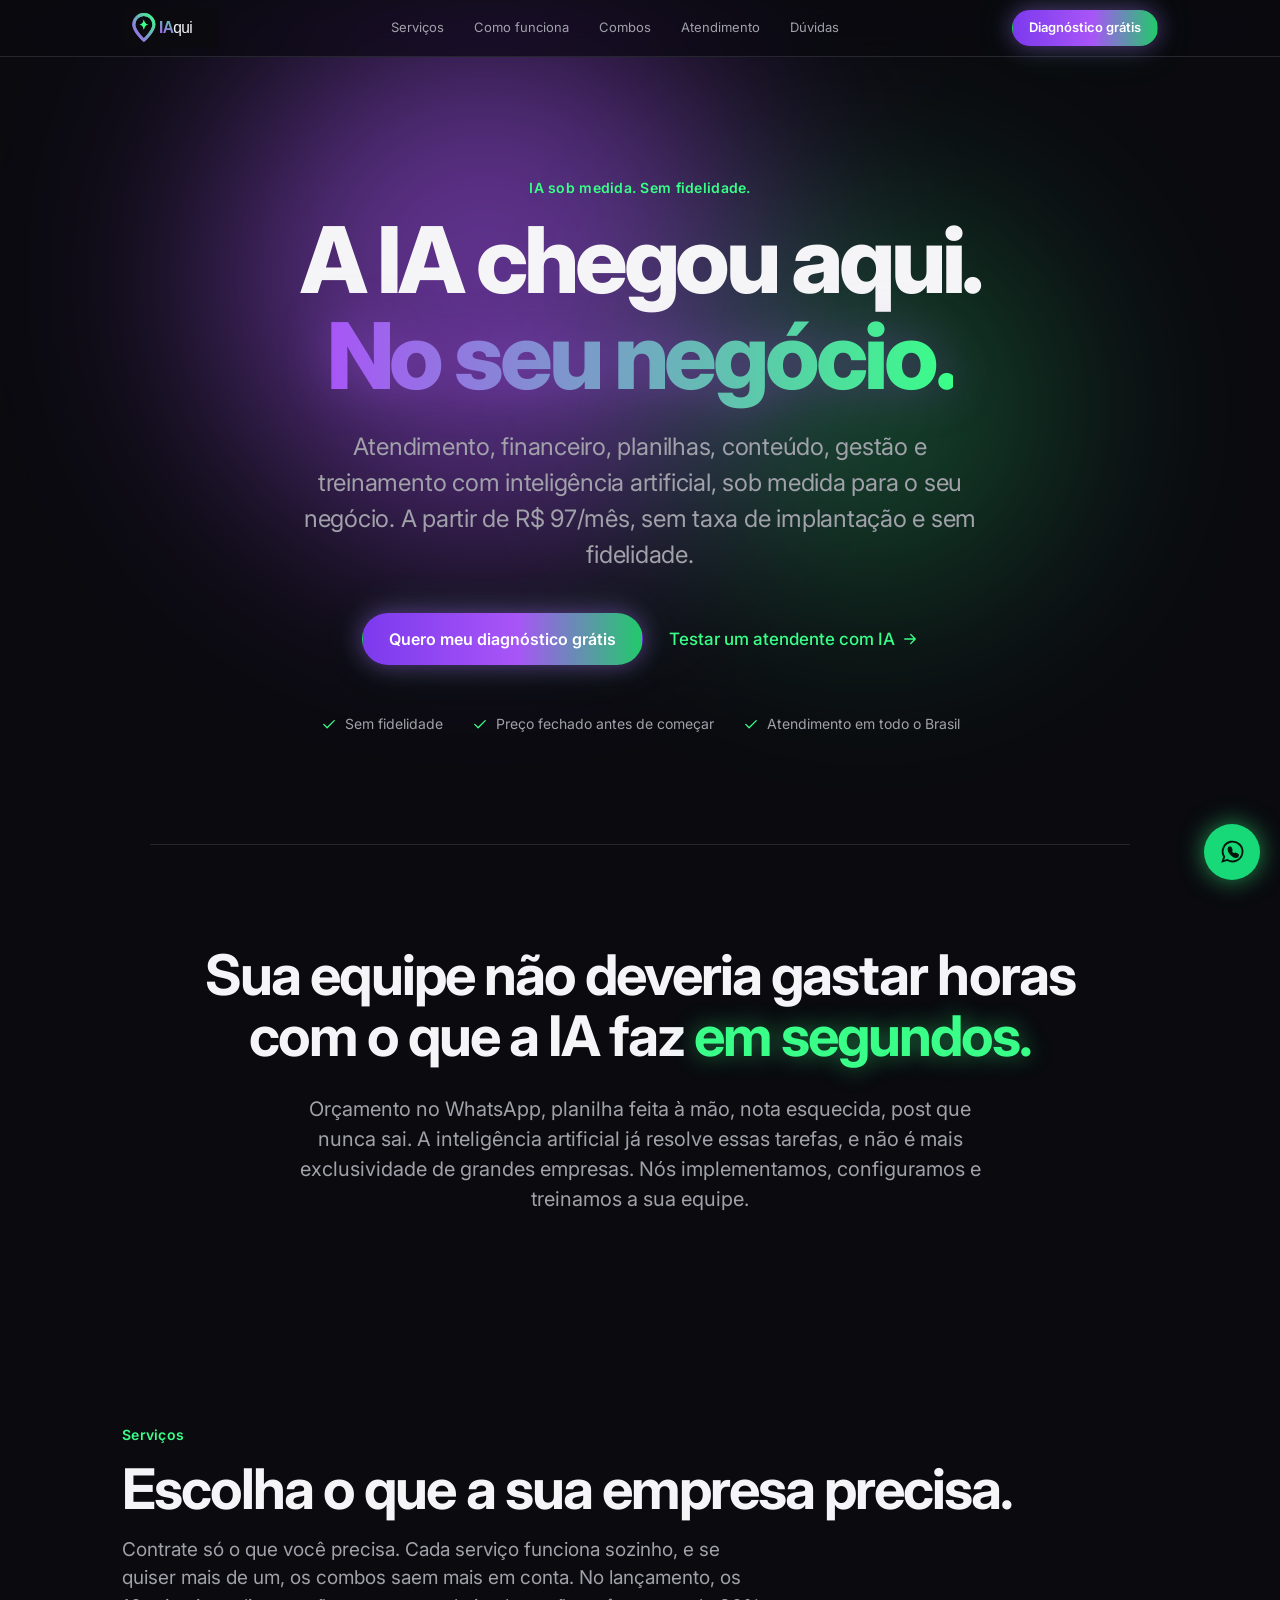
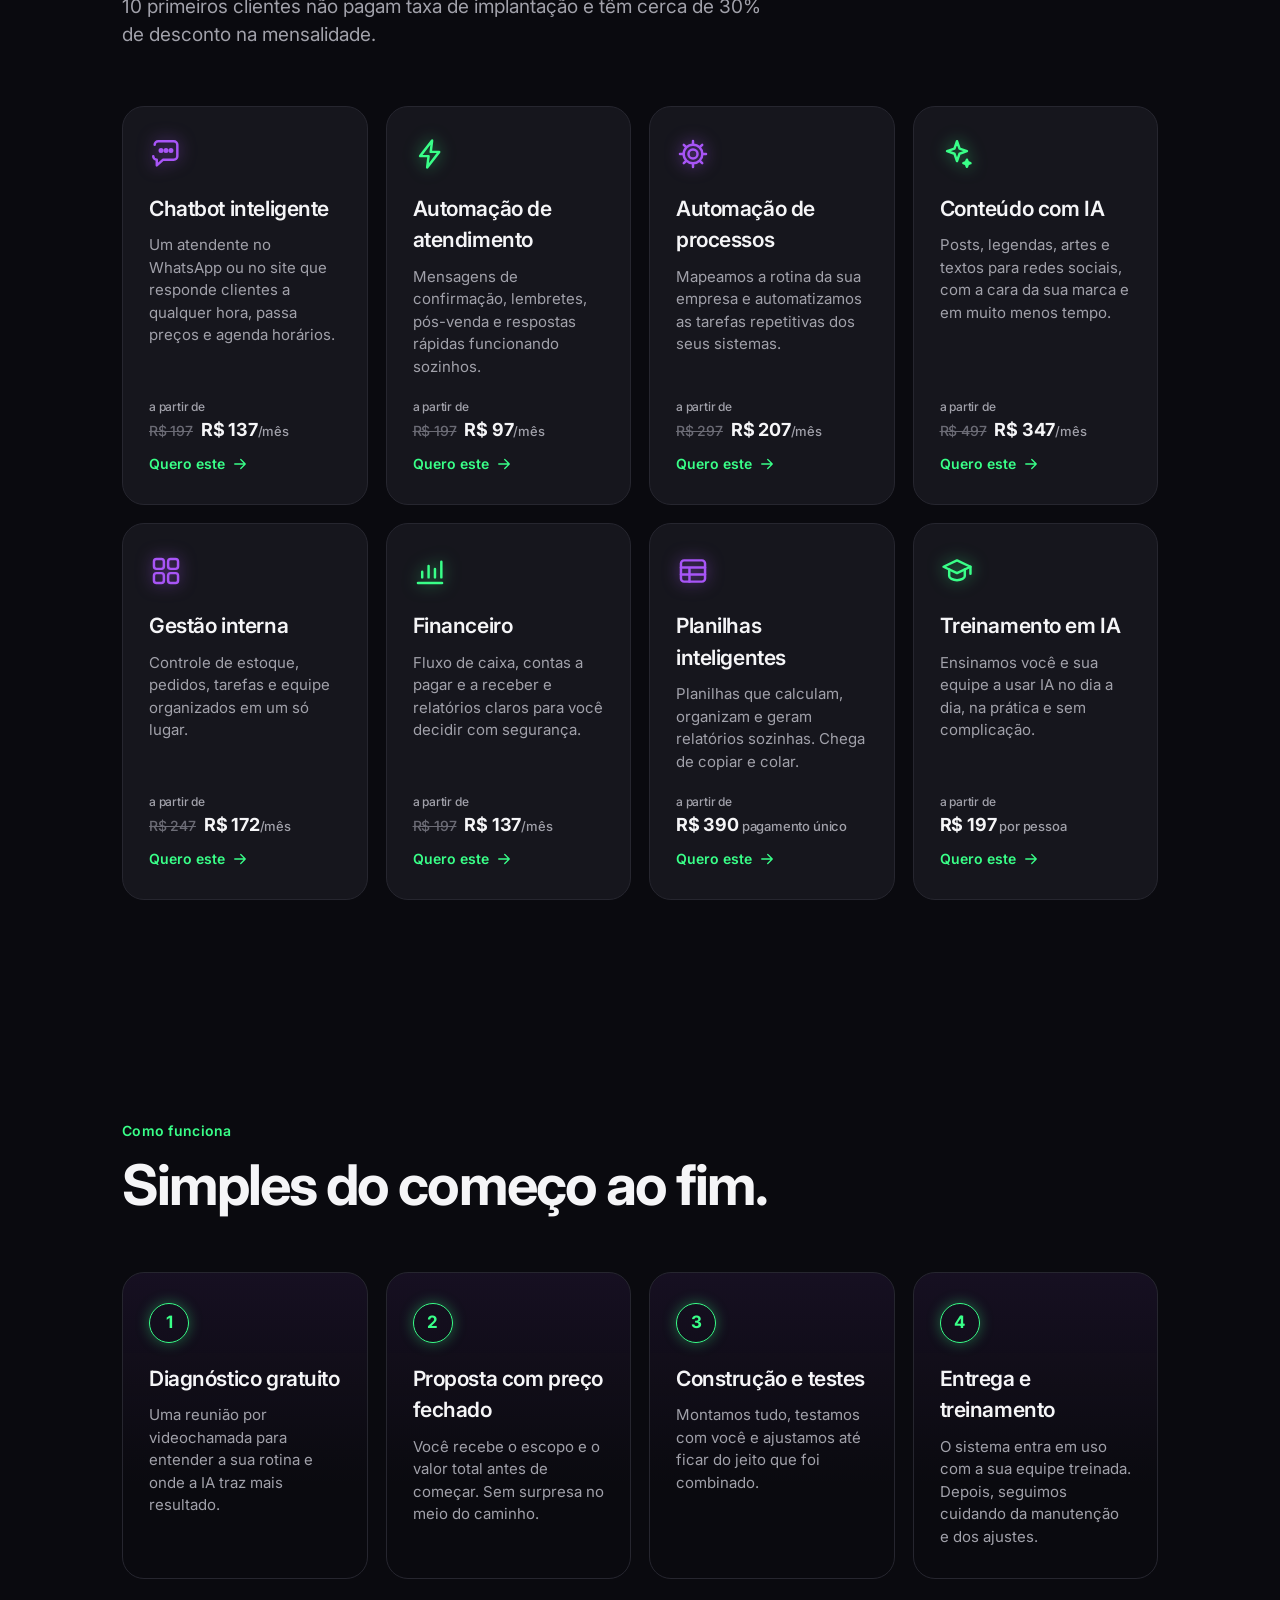
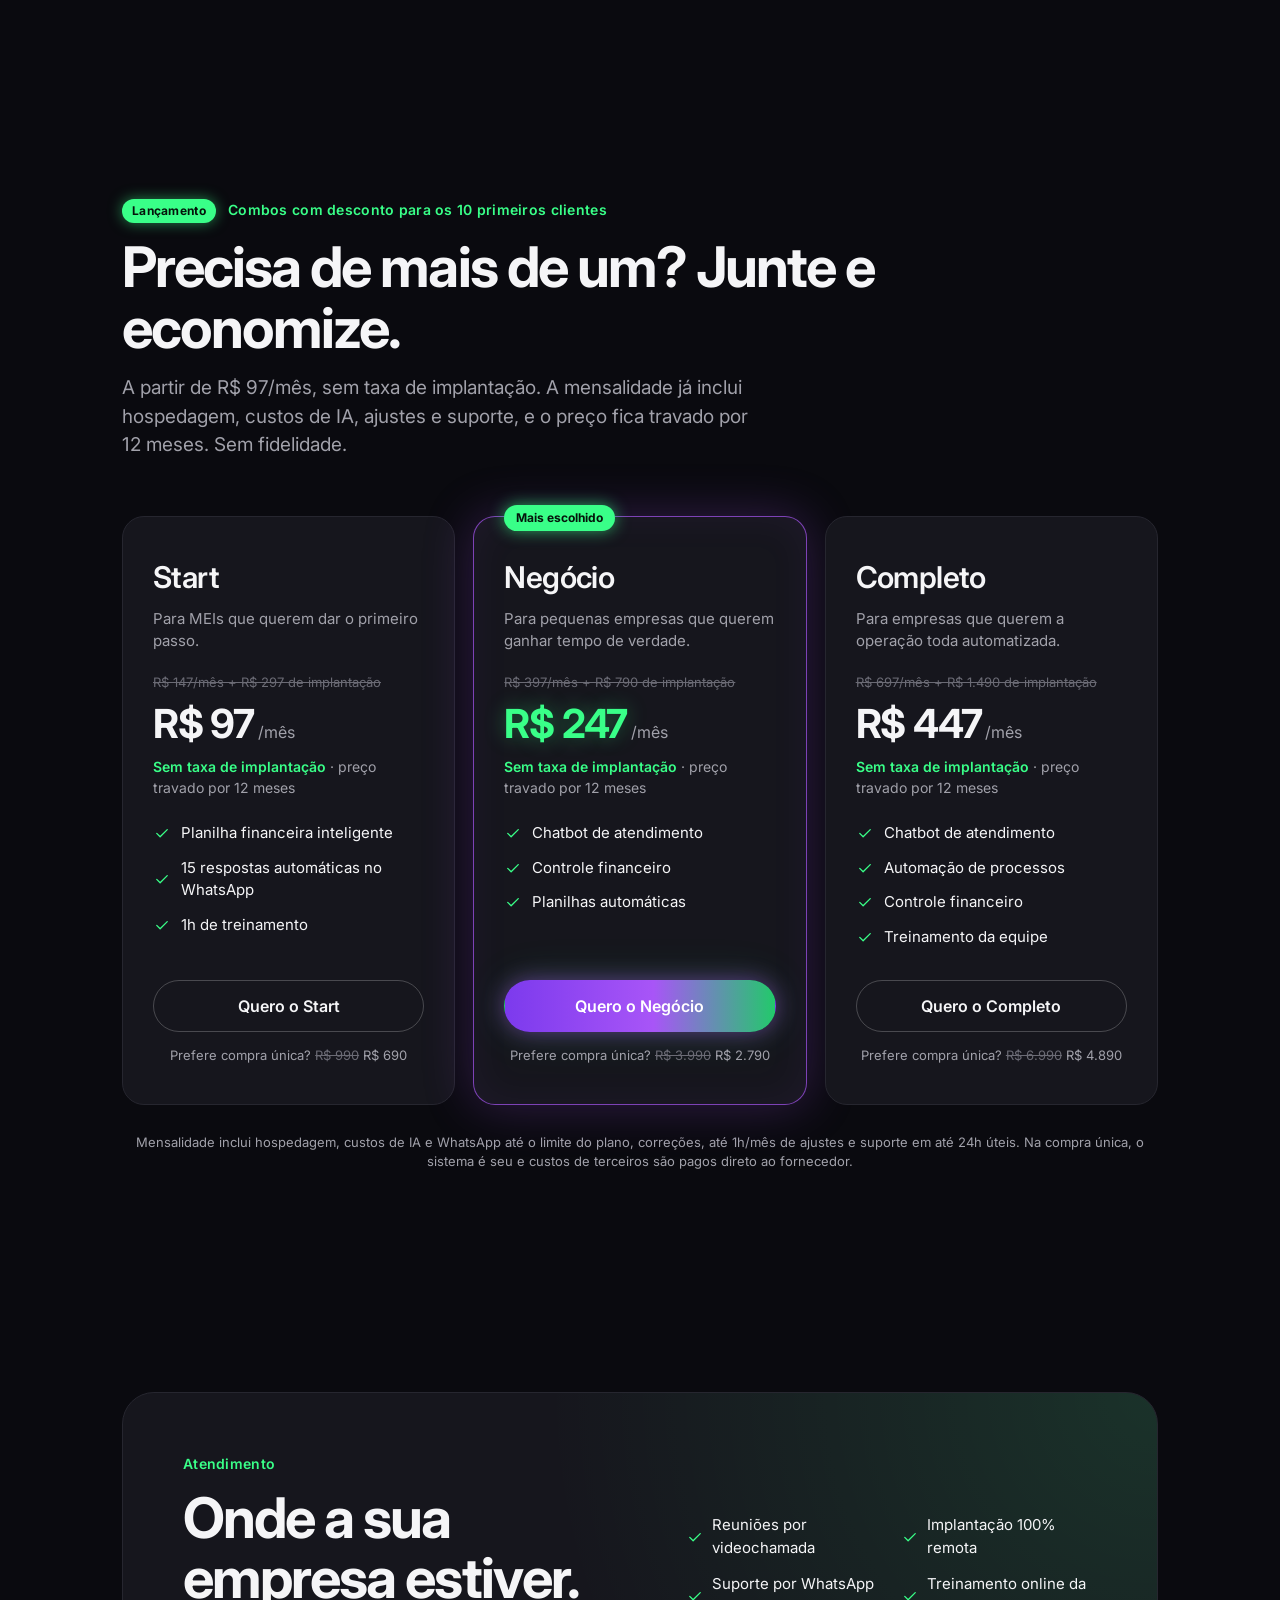
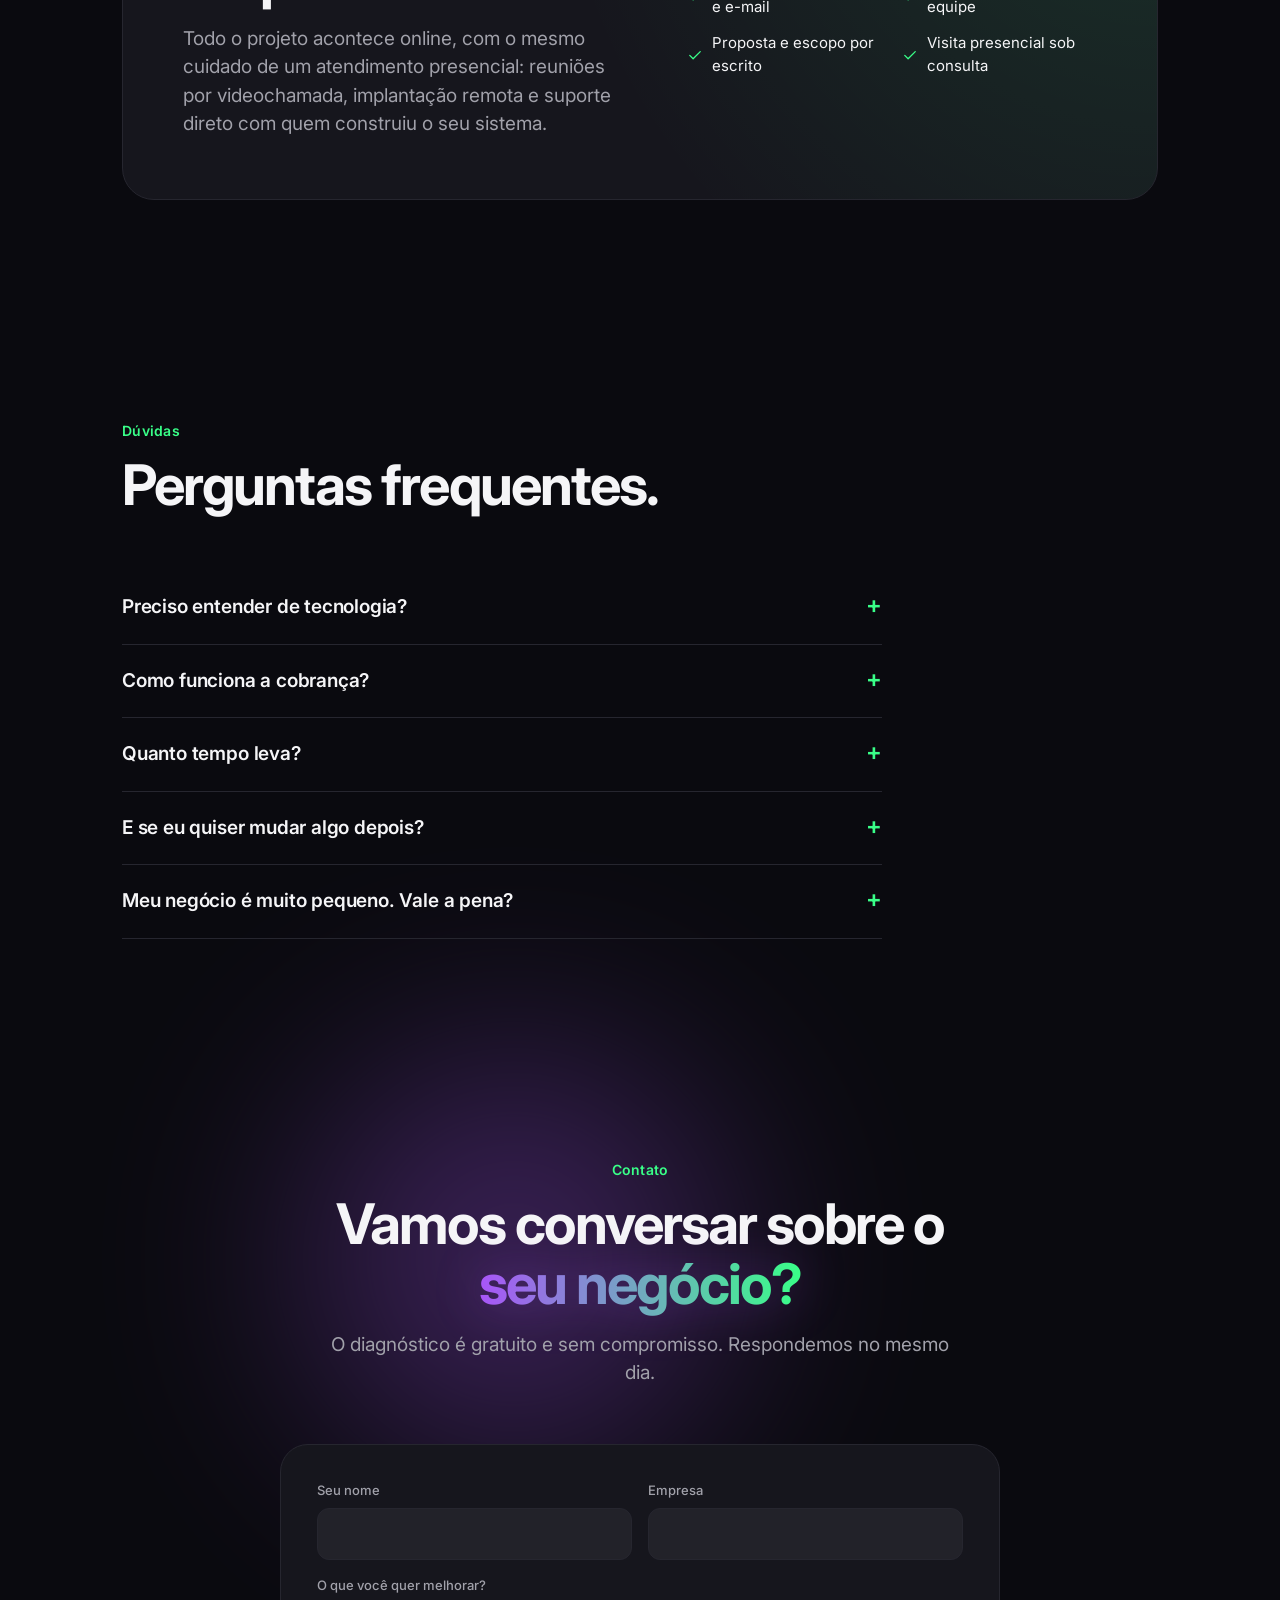
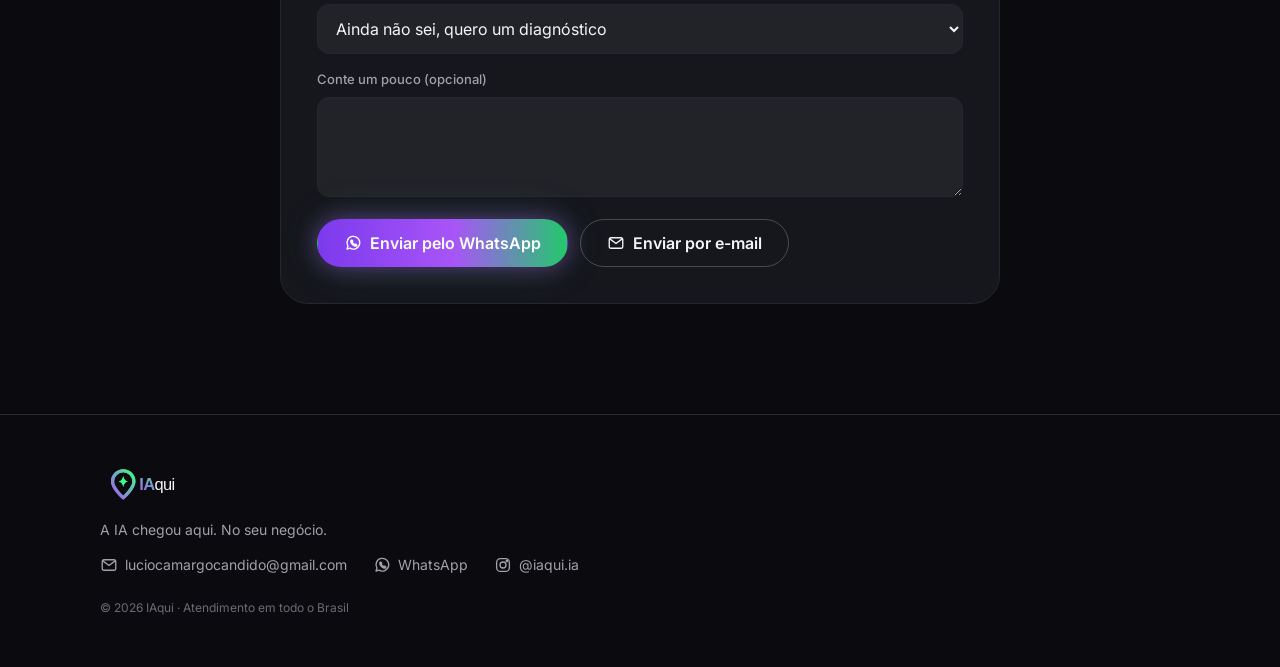
==== commit 1a558aec: "Adiciona demonstração de atendente com IA no estilo WhatsApp Página demo/ com três negócios fictício" ====
--- a/index.html
+++ b/index.html
@@ -65,7 +65,7 @@
       <p class="lead reveal">Atendimento, financeiro, planilhas, conteúdo, gestão e treinamento com inteligência artificial, sob medida para o seu negócio. A partir de R$ 97/mês, sem taxa de implantação e sem fidelidade.</p>
       <div class="cta-row reveal">
         <a href="#contato" class="btn btn-neon">Quero meu diagnóstico grátis</a>
-        <a href="#servicos" class="link-arrow">Ver serviços <svg class="ico-sm"><use href="#i-arrow"/></svg></a>
+        <a href="demo/" class="link-arrow">Testar um atendente com IA <svg class="ico-sm"><use href="#i-arrow"/></svg></a>
       </div>
       <ul class="hero-badges reveal">
         <li><svg class="ico-sm"><use href="#i-check"/></svg> Sem fidelidade</li>
